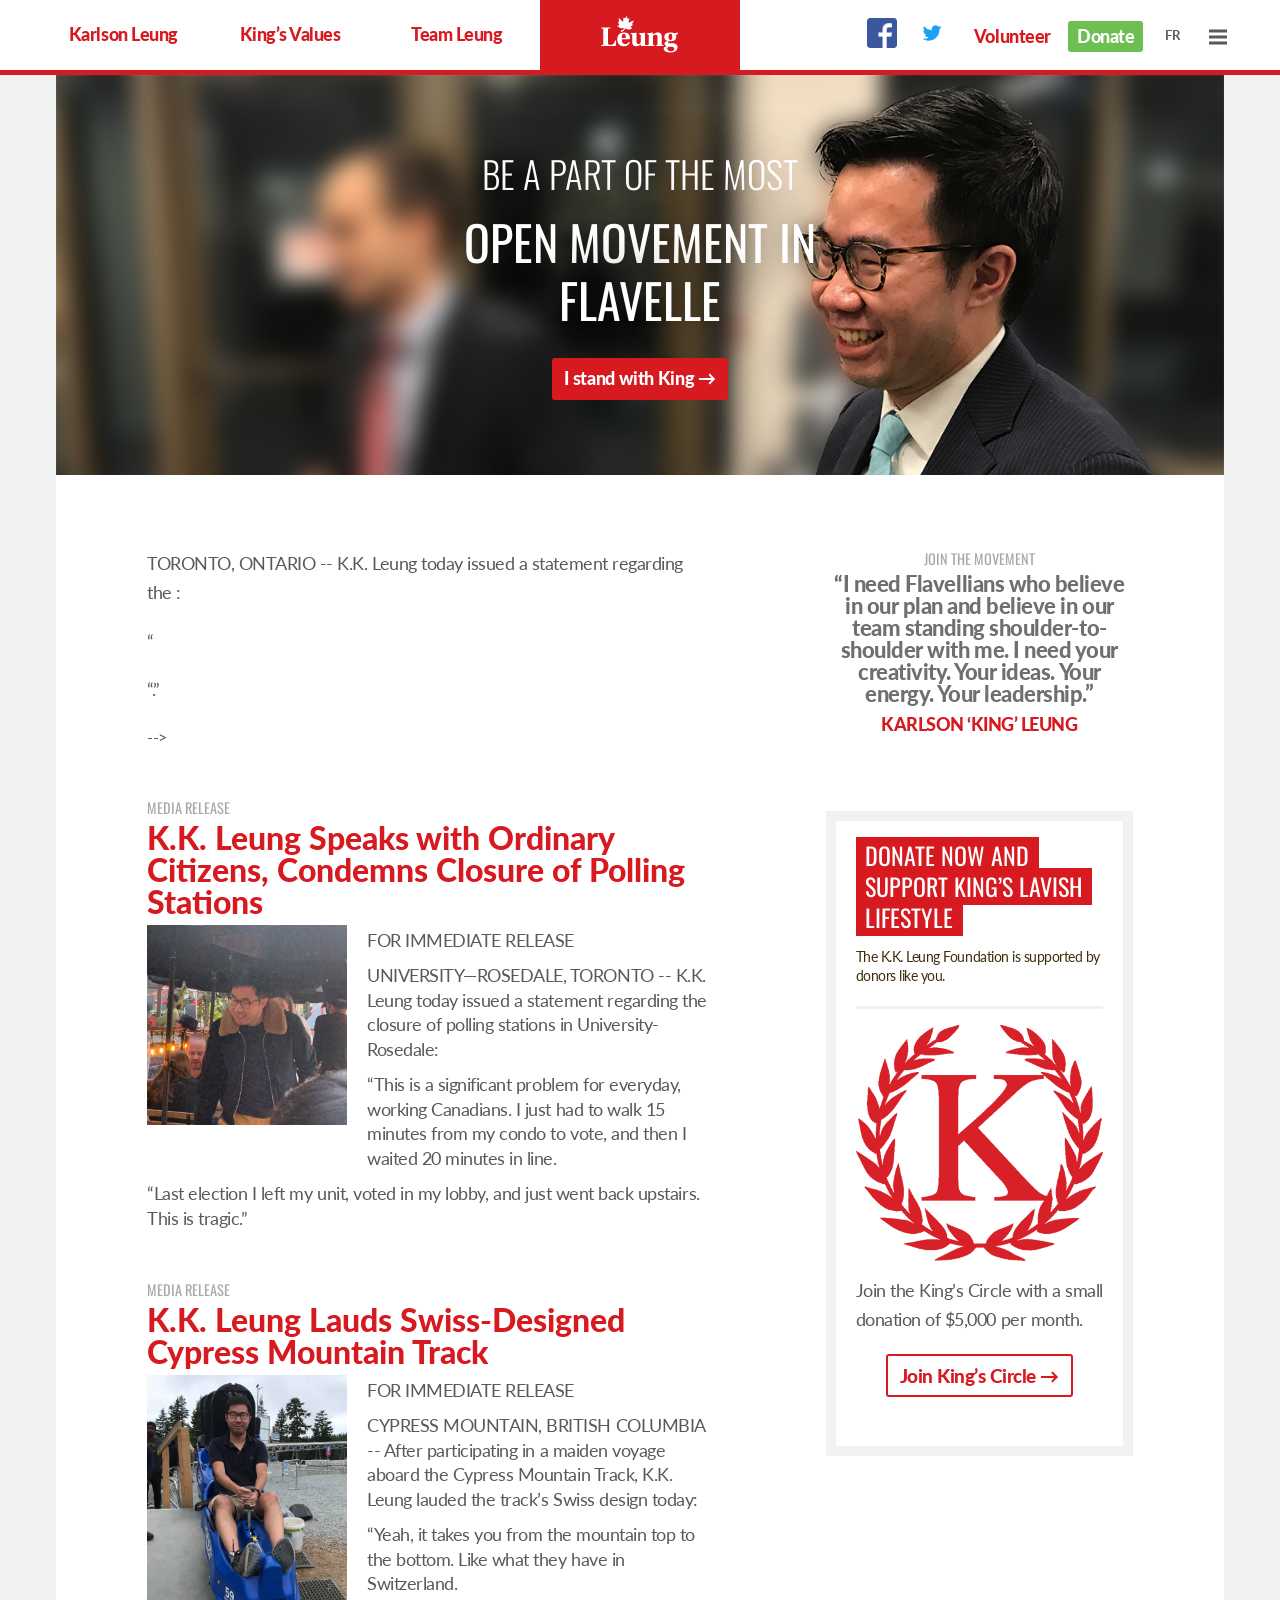
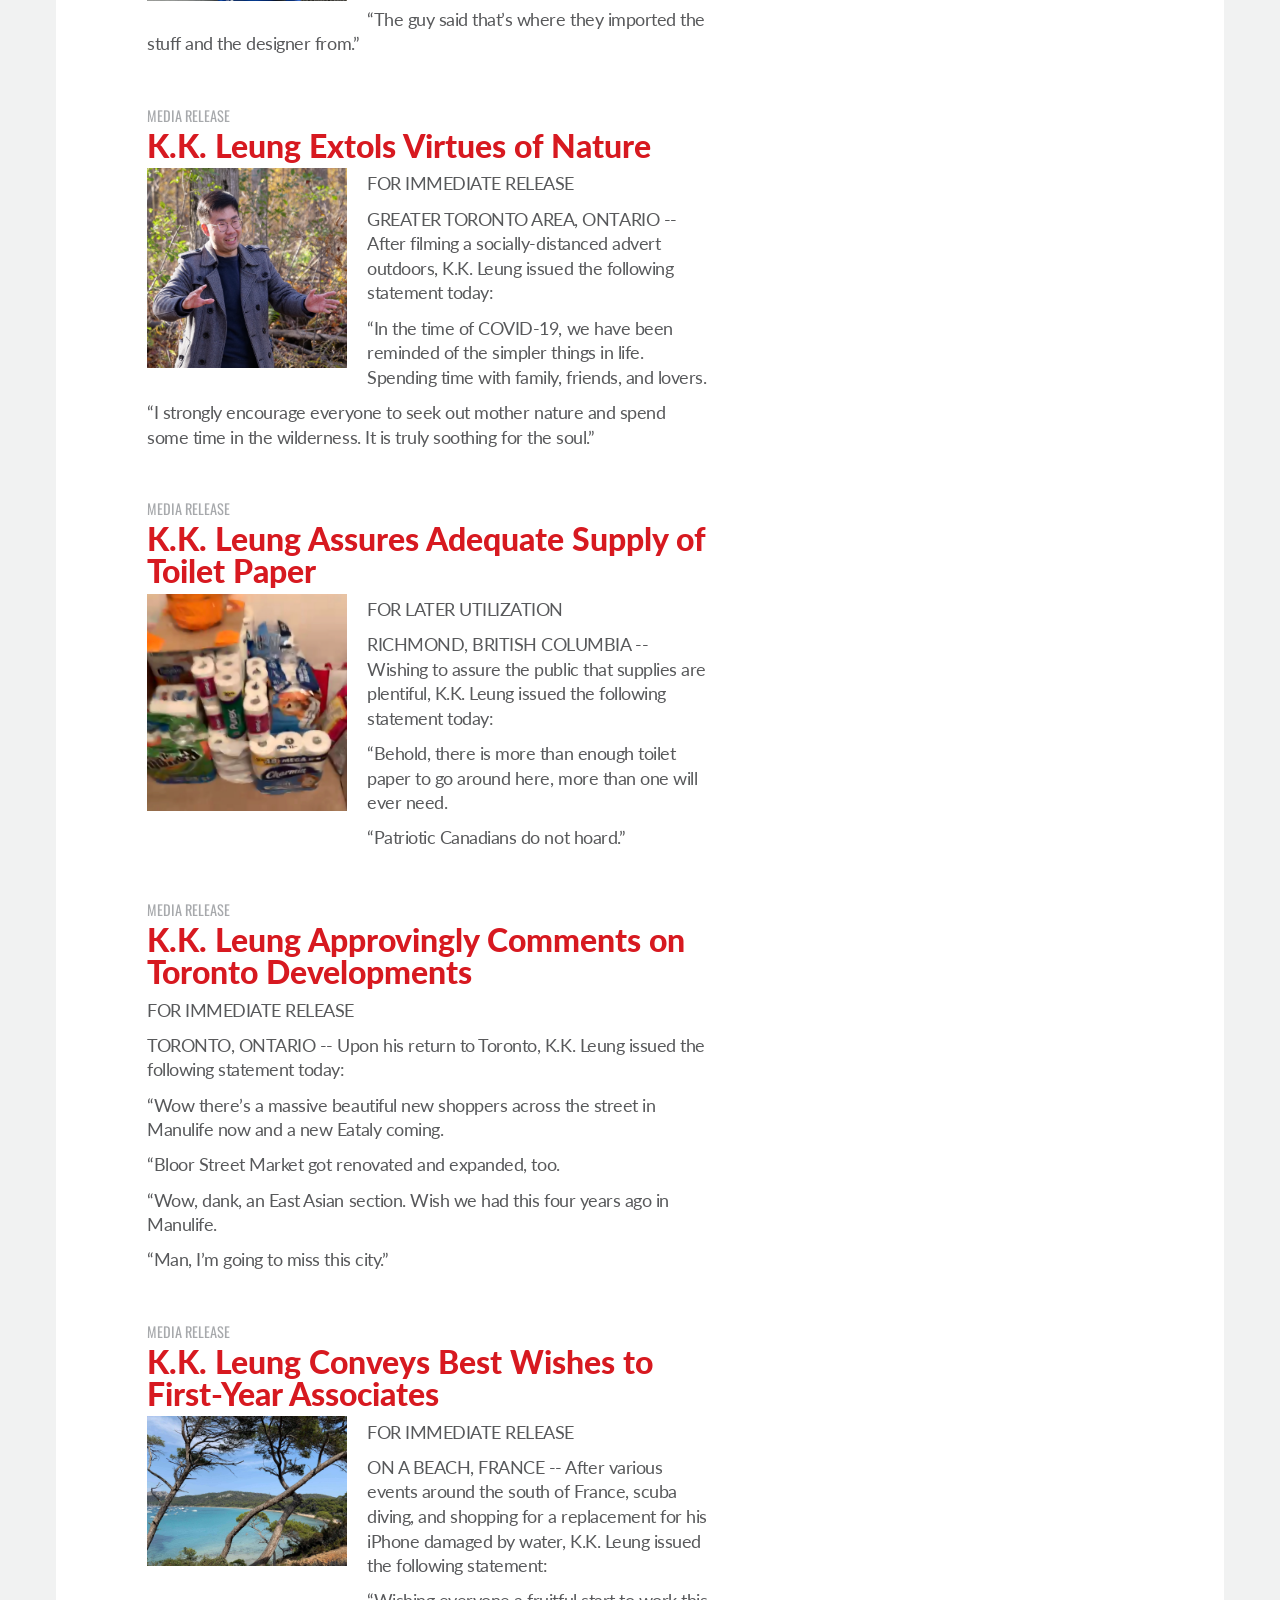
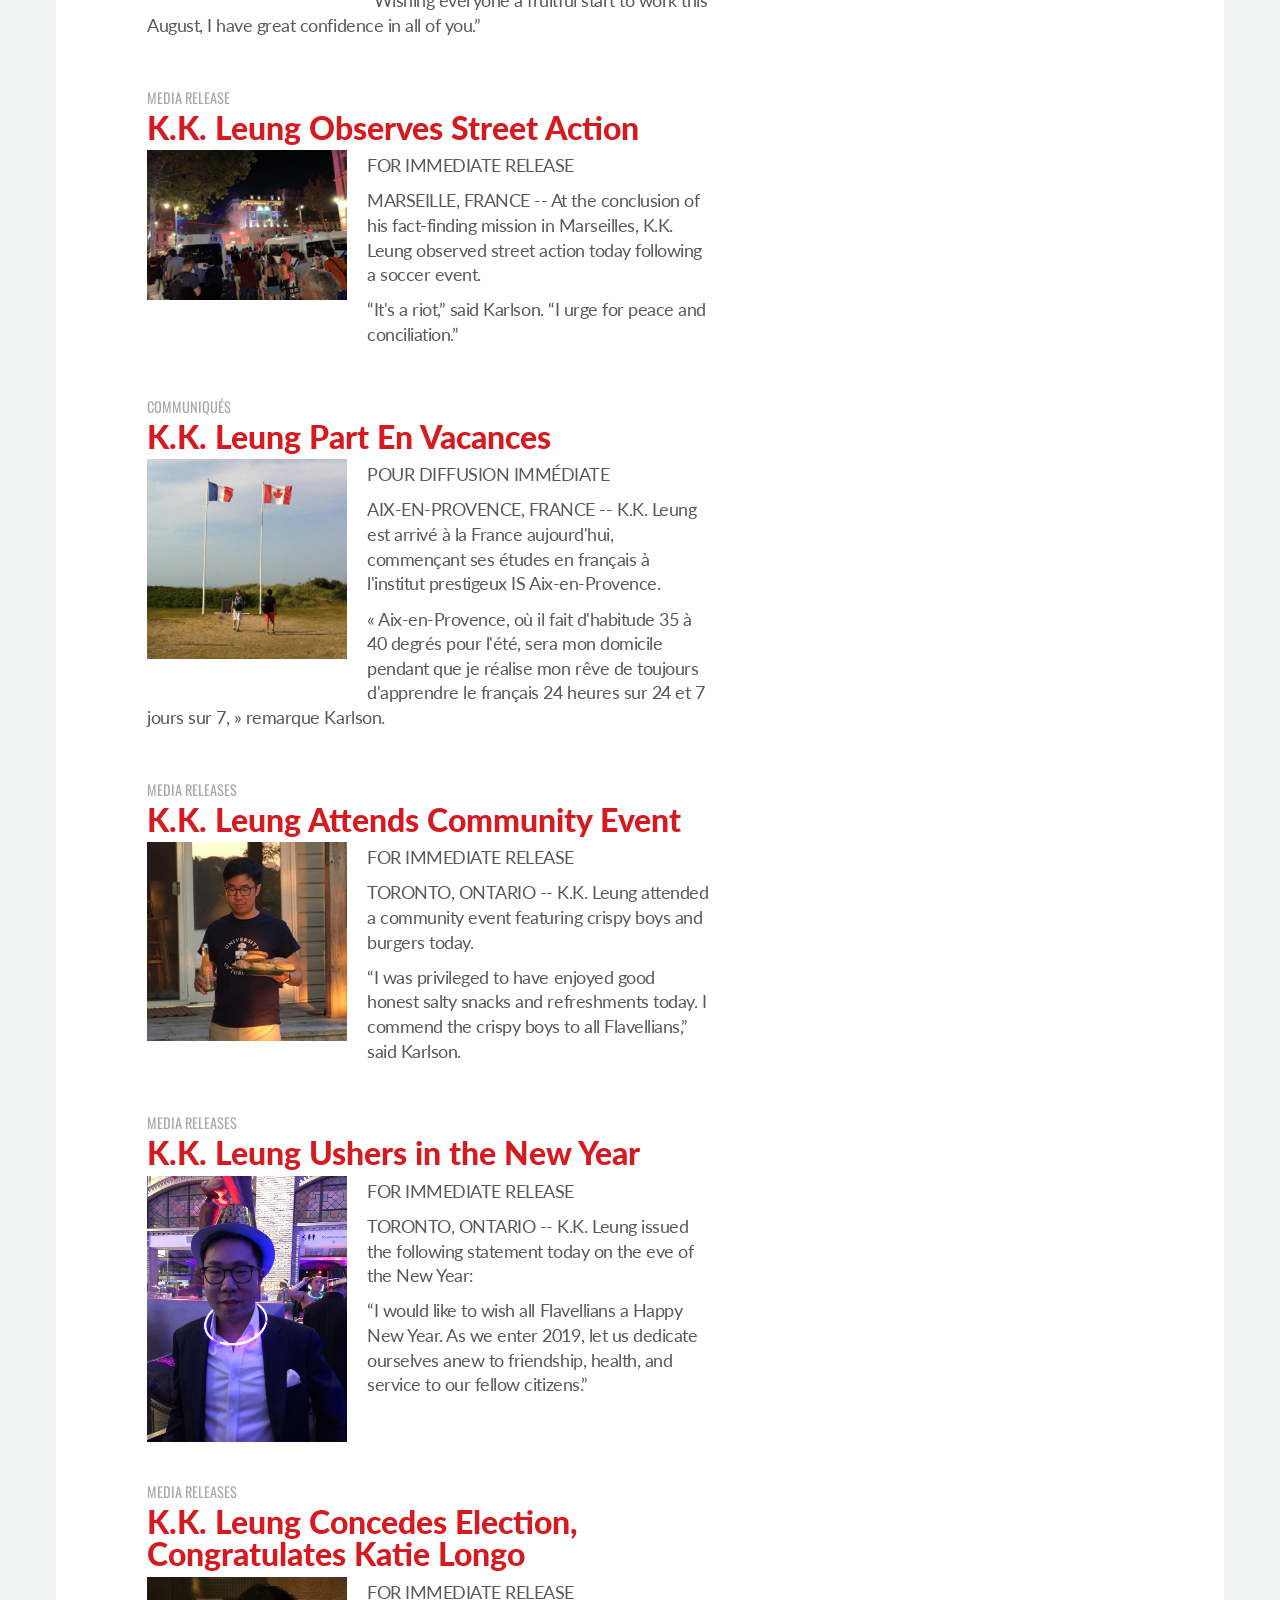
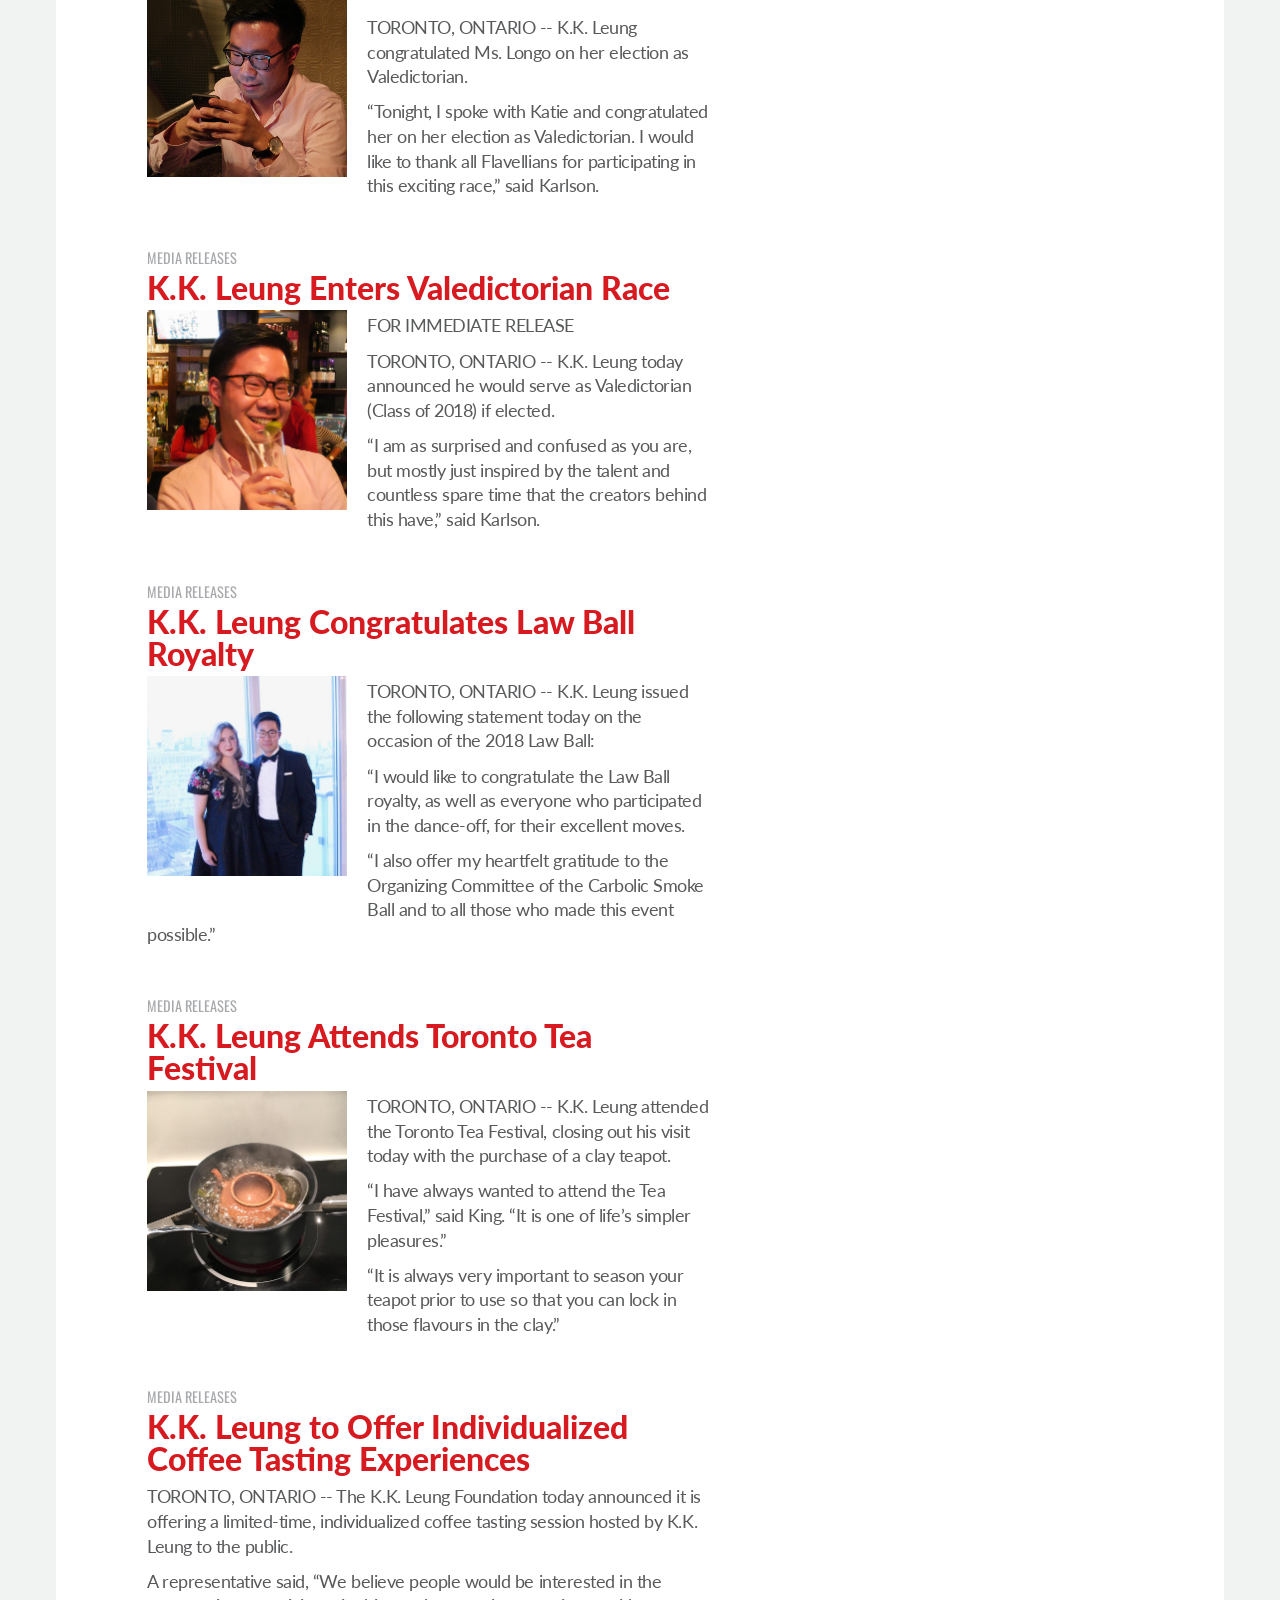
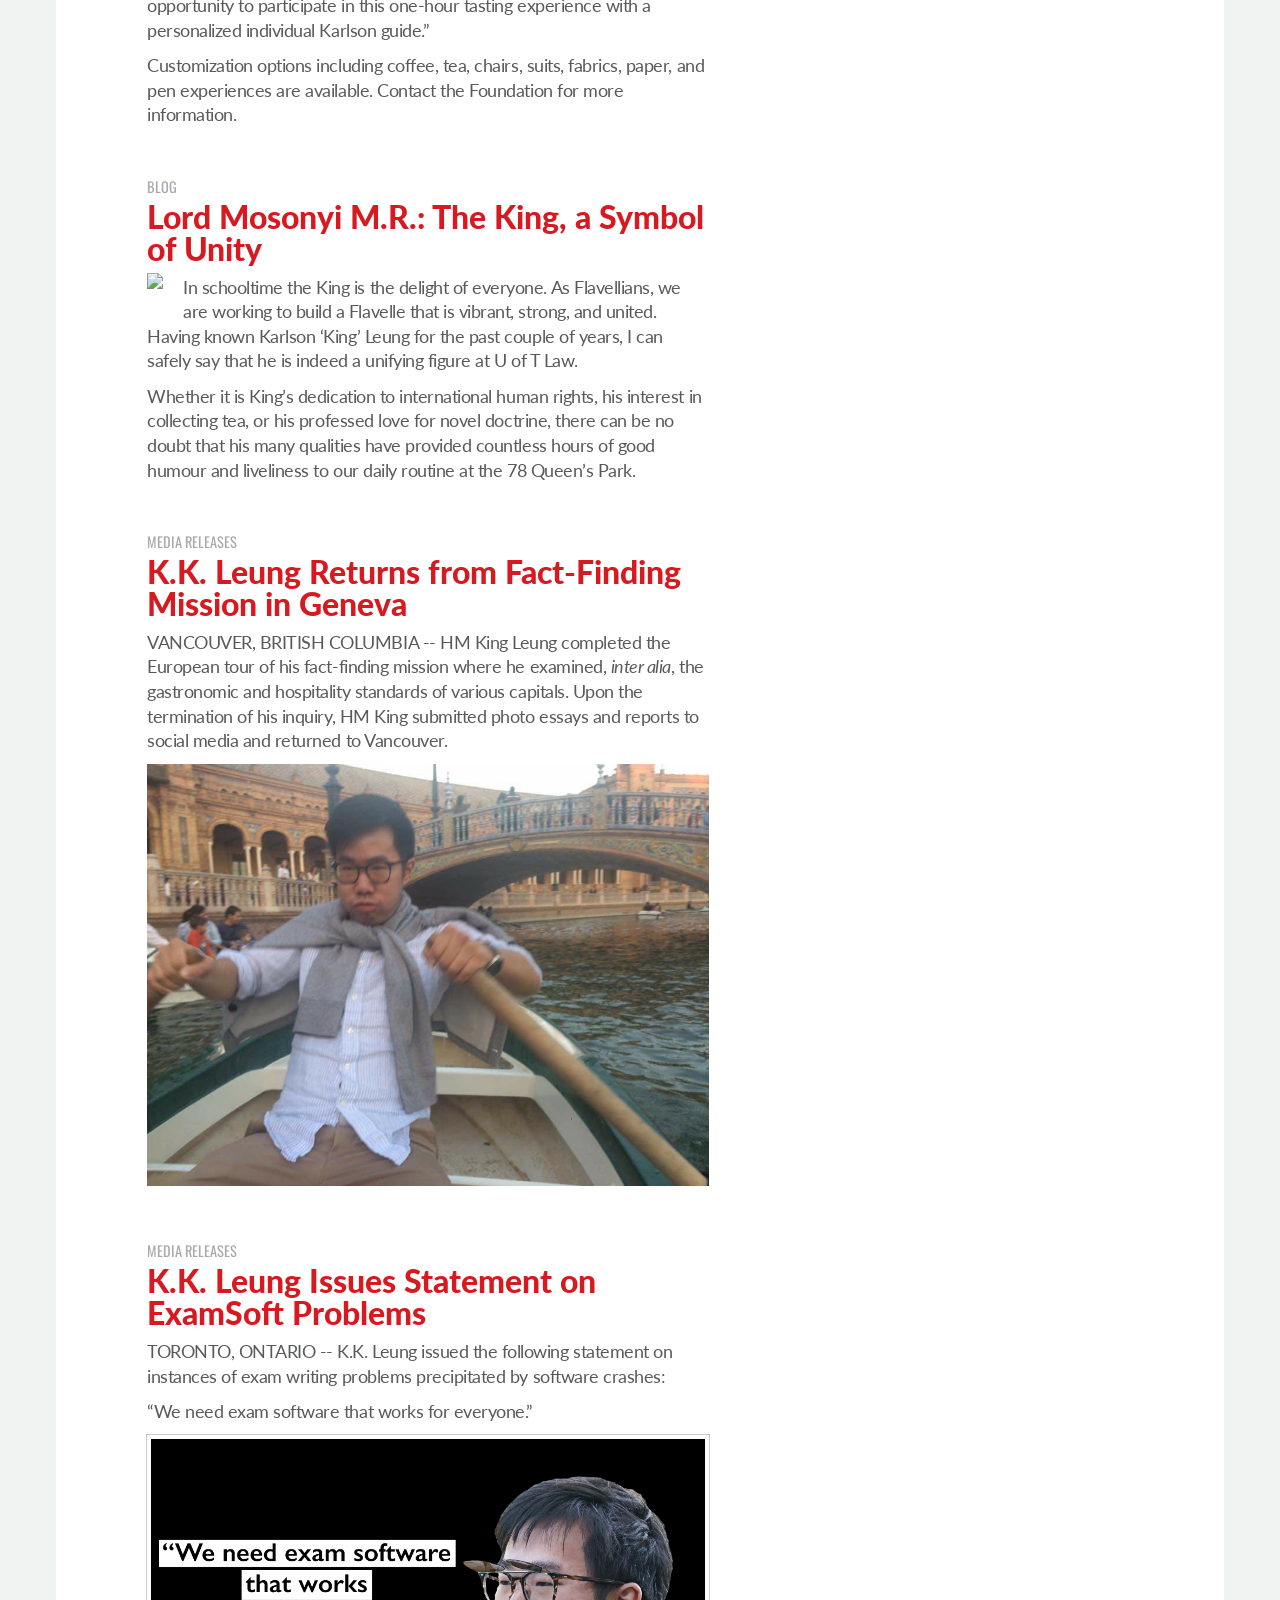
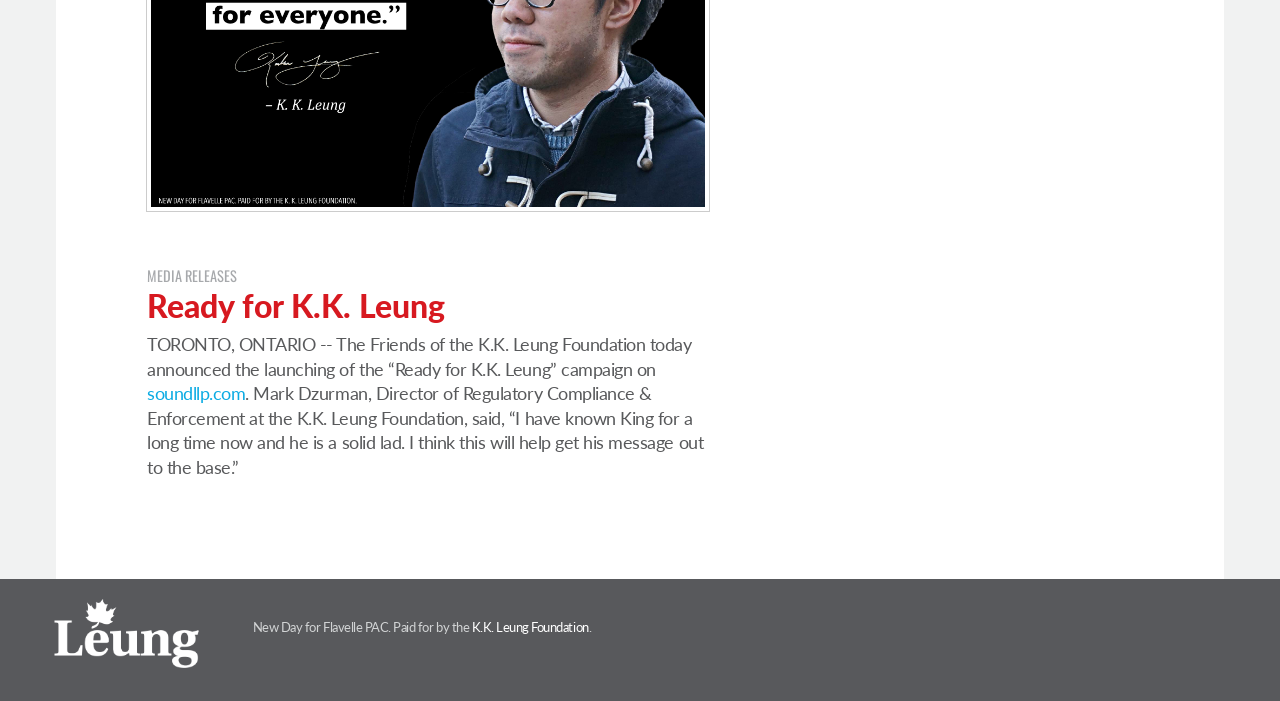
==== index.htm @ 13a5bc29 "Update index.htm" ====
<!DOCTYPE html>
<html lang="en-US">
  <head>
    <meta charset="UTF-8">
    <title>Ready for K.K. Leung</title>
    <meta name="description" content="Meet K.K. Leung—student, wanderer, advocate, and statesman.">
    <meta name="viewport" content="width=device-width, initial-scale=1">
    <meta property="og:image" content="http://kkl.soundllp.com/images/king-og-image.png">
    <meta property="og:image" content="http://kkl.soundllp.com/images/leung-generic-backdrop-red.png">
    <meta name="theme-color" content="#157878">
    <link href='https://fonts.googleapis.com/css?family=Open+Sans:400,700|Lato:400,400italic,300,700,900|Oswald:400,700,300' rel='stylesheet' type='text/css'>
    <link rel="stylesheet" href="/css/style.css">
    <link rel="icon" href="/favicon.ico" type="image/x-icon">
    
    <!-- Global site tag (gtag.js) - Google Analytics -->
    <script async src="https://www.googletagmanager.com/gtag/js?id=UA-57393795-3"></script>
    <script>
      window.dataLayer = window.dataLayer || [];
      function gtag(){dataLayer.push(arguments);}
      gtag('js', new Date());

      gtag('config', 'UA-57393795-3');
    </script>
      
    <script src="https://code.jquery.com/jquery-3.2.1.min.js"></script>
    <script type="text/javascript">
      $(document).ready(function(){
        $(".primary-nav-trigger").click(function() {
          $(".primary-nav").toggleClass("is-visible");
          $(".menu-icon").toggleClass("is-clicked");
          $("body").toggleClass("overflow-hidden");
        });
      });
    </script>
  </head>
  <body>
    <header id="header">
        <div class="row">
            <div class="column left-side">
              <ul class="mobile-hide">
                <a href="/hm-king-leung/"><li><div class="wrapper"><p>Karlson Leung</p></div></li></a>
                <a href="/realval/"><li><div class="wrapper"><p>King&rsquo;s Values</p></div></li></a>
                <a href="/team/"><li><div class="wrapper"><p>Team Leung</p></div></li></a>
              </ul>
              <div class="wrapper mobile-show text-center">
                <a href="/donate/" class="donate">Donate</a>
              </div>
            </div>
            <a href="/" class="home-link">
            	<div class="column middle">
              	  <img src="/images/header-logo-leung.png" title="Leung">
            	</div>
            </a>
            <div class="column right-side">
              <div class="wrapper">
                  <ul class="header-social">
                      <a href="https://www.facebook.com/karlson.leung" target="_blank" class="facebook">
                          <img src="/images/FB-f-Logo__blue_29.png">
                      </a>
                      <a href="https://twitter.com/karlsonleung" target="_blank" class="twitter">
                          <img src="/images/Twitter_Logo_Blue.png">
                      </a>
                  </ul>
                  <a href="/register/" class="volunteer mobile-hide">Volunteer</a>
                  <a href="/donate/" class="donate mobile-hide">Donate</a>
                  <a class="lang-switch" href="/fr/">FR</a>
		          <a class="primary-nav-trigger" href="#">
                      <span class="menu-icon">
                      </span>
                  </a>
              </div>
            </div>
          </div>
    </header>
      <nav class="primary-nav">
          <div class="nav-wrapper">
              <div class="row">
                  <div class="column large-3 medium-6 small-12">
                      <ul>
                          <li>The King</li>
                          <ul>
                              <li>
                                  <a href="/hm-king-leung/">Karlson King-Tao Leung, FRSA</a>
                              </li>
                              <li>
                                  <a href="/realval/">King&rsquo;s Values</a>
                              </li>
                              <li>
                                  <a href="/team/">Team Leung</a>
                              </li>
                          </ul>
                      </ul>
                  </div>
                  <div class="column large-3 medium-6 small-12">
                      <ul>
                          <li>Get Involved</li>
                          <ul>
                              <li>
                                  <a href="/register/">Volunteer</a>
                              </li>
                              <li>
                                  <a href="/donate/">Donate</a>
                              </li>
                              <li>
                                  <a href="https://www.facebook.com/karlson.leung">Facebook</a>
                              </li>
                              <li>
                                  <a href="https://twitter.com/karlsonleung">Twitter</a>
                              </li>
                          </ul>
                      </ul>
                  </div>
              </div>
          </div>
      </nav>
    <div id="home">
      <section class="main-content">
          <div class="row">
            <div class="columns large-12">
                <div class="banner-image">
					<video class="video" mute="true" muted="muted" loop="loop" autoplay="autoplay" playsinline="" data-desk-video="/images/kkl-year-montage.mp4" type="video/mp4" data-mobile-video="/images/kkl-year-montage.mp4" style="position: absolute; width: 100%; object-fit: cover; height: 400px; padding-right: 2em; object-position: 0 40%;"><source src="/images/kkl-year-montage.mp4"></video>
		            <div id="banner-wrapper" style="margin: 0 auto">
                        <h1>Be a part of the most</h1>
                        <h1>Open Movement in Flavelle</h1>
                        <a href="/register/" class="content-button" id="stand-with-king" onclick="ga('send', 'event', 'Button', 'click', 'I stand with King');">I stand with King &rarr;</a>
                        <!--
                        <h1>Faites Partie du Mouvement le</h1>
				    <h1>Plus Ouvert à la Flavelle</h1>
                        <a href="/register/" class="content-button" id="stand-with-king" onclick="ga('send', 'event', 'Button', 'click', 'I stand with King');">Je suis avec le Roi &rarr;</a>
                        -->
                        <!--
                        <h1>Thank you</h1>
                        <h1>For Standing with the King</h1>
                        -->
		            </div>
                </div>
            </div>
          </div>
        <div class="row">
            <div class="columns small-12">
                <div class="main-content-wrapper">
		            <div class="row">
                        <div class="columns small-12 medium-4 push-8">
                            <section class="sidebar-block bromide">
                                <h4>Join the movement</h4>
                                <p>
                                    &ldquo;I need Flavellians who believe in our plan and believe in our team standing shoulder-to-shoulder with me. I need your creativity. Your ideas. Your energy. Your leadership.&rdquo;
                                    <span>KARLSON &lsquo;KING&rsquo; LEUNG</span>
                                </p>
                            </section>
                            <section class="sidebar-block">
                                <div class="donate-block">
                                    <header>
                                        <h2>Donate now and support King&rsquo;s lavish lifestyle</h2>
                                        <p>The K.K. Leung Foundation is supported by donors like you.</p>
                                    </header>
                                    <div>
                                        <a href="/donate/">
                                            <img src="/images/king-seal.png" alt="King's Circle" class="donor-logo">
                                        </a>
                                        <p class="description">
                                            Join the King&rsquo;s Circle with a small donation of $5,000 per month.
                                        </p>
                                        <p class="text-center">
                                            <a class="button" href="/donate/">Join King&rsquo;s Circle &rarr;</a>
                                        </p>
                                    </div>
                                </div>
                            </section>
                        </div>
                        <div class="columns small-12 medium-7 pull-5" style="float: right">
                            <section class="home-news-feed">
                                <!-- <article class="news-item" id="king-polling-stations">
                                    <h4>Media Release</h4>
                                    <h3>K.K. Leung Officiates Wedding</h3>
                                    <div class="media left-media">
                                        <img src="/images/king-officiate-wedding.jpg" style="max-width: 200px">
                                    </div>
                                    <p>
                                        FOR IMMEDIATE RELEASE <!-- November 18, 2021 -->
                                    </p>
                                    <p>
                                        TORONTO, ONTARIO -- K.K. Leung today issued a statement regarding the :
                                    </p>
                                    <p>
                                        &ldquo;
                                    </p>
                                    <p>
                                        &ldquo;.&rdquo;
                                    </p>
                                </article> -->
								<article class="news-item" id="king-polling-stations">
                                    <h4>Media Release</h4>
                                    <h3>K.K. Leung Speaks with Ordinary Citizens, Condemns Closure of Polling Stations</h3>
                                    <div class="media left-media">
                                        <img src="/images/king-leather-jacket.jpg" style="max-width: 200px">
                                    </div>
                                    <p>
                                        FOR IMMEDIATE RELEASE <!-- September 20, 2021 -->
                                    </p>
                                    <p>
                                        UNIVERSITY—ROSEDALE, TORONTO -- K.K. Leung today issued a statement regarding the closure of polling stations in University-Rosedale:
                                    </p>
                                    <p>
                                        &ldquo;This is a significant problem for everyday, working Canadians. I just had to walk 15 minutes from my condo to vote, and then I waited 20 minutes in line.
                                    </p>
                                    <p>
                                        &ldquo;Last election I left my unit, voted in my lobby, and just went back upstairs. This is tragic.&rdquo;
                                    </p>
                                </article>
								<article class="news-item" id="cypress-mountain-track">
                                    <h4>Media Release</h4>
                                    <h3>K.K. Leung Lauds Swiss-Designed Cypress Mountain Track</h3>
                                    <div class="media left-media">
                                        <img src="/images/king-mountain-track.jpg" style="max-width: 200px">
                                    </div>
                                    <p>
                                        FOR IMMEDIATE RELEASE <!-- August 19, 2021 -->
                                    </p>
                                    <p>
                                        CYPRESS MOUNTAIN, BRITISH COLUMBIA -- After participating in a maiden voyage aboard the Cypress Mountain Track, K.K. Leung lauded the track&rsquo;s Swiss design today: 
                                    </p>
                                    <p>
                                        &ldquo;Yeah, it takes you from the mountain top to the bottom. Like what they have in Switzerland.

                                    </p>
									<p>
										&ldquo;The guy said that&rsquo;s where they imported the stuff and the designer from.&rdquo;
									</p>
                                </article>
								<article class="news-item" id="outdoors-advert">
                                    <h4>Media Release</h4>
                                    <h3>K.K. Leung Extols Virtues of Nature</h3>
                                    <div class="media left-media">
                                        <img src="/images/king-advert-outdoors.jpg" style="max-width: 200px">
                                    </div>
                                    <p>
                                        FOR IMMEDIATE RELEASE <!-- December 31, 2020 -->
                                    </p>
                                    <p>
                                        GREATER TORONTO AREA, ONTARIO -- After filming a socially-distanced advert outdoors, K.K. Leung issued the following statement today: 
                                    </p>
                                    <p>
                                        &ldquo;In the time of COVID-19, we have been reminded of the simpler things in life. Spending time with family, friends, and lovers.
                                    </p>
									<p>
										&ldquo;I strongly encourage everyone to seek out mother nature and spend some time in the wilderness. It is truly soothing for the soul.&rdquo;
									</p>
                                </article>
                                <article class="news-item" id="toronto-appraisal">
                                    <h4>Media Release</h4>
                                    <h3>K.K. Leung Assures Adequate Supply of Toilet Paper</h3>
                                    <div class="media left-media">
                                        <img src="/images/toilet-paper-rolls.jpg" style="max-width: 200px">
                                    </div>
                                    <p>
                                        FOR LATER UTILIZATION <!-- April 2, 2020 -->
                                    </p>
                                    <p>
                                        RICHMOND, BRITISH COLUMBIA -- Wishing to assure the public that supplies are plentiful, K.K. Leung issued the following statement today: 
                                    </p>
                                    <p>
                                        &ldquo;Behold, there is more than enough toilet paper to go around here, more than one will ever need.
                                    </p>
									<p>
										&ldquo;Patriotic Canadians do not hoard.&rdquo;
									</p>
                                </article>
                                <article class="news-item" id="toronto-appraisal">
                                    <h4>Media Release</h4>
                                    <h3>K.K. Leung Approvingly Comments on Toronto Developments</h3>
                                  
                                    <p>
                                        FOR IMMEDIATE RELEASE <!-- August 25, 2019 -->
                                    </p>
                                    <p>
                                        TORONTO, ONTARIO -- Upon his return to Toronto, K.K. Leung issued the following statement today: 
                                    </p>
                                    <p>
                                        &ldquo;Wow there’s a massive beautiful new shoppers across the street in Manulife now and a new Eataly coming.
                                    </p>
                                    <p>&ldquo;Bloor Street Market got renovated and expanded, too.</p>
                                    <p>&ldquo;Wow, dank, an East Asian section. Wish we had this four years ago in Manulife.</p>
                                    <p>&ldquo;Man, I’m going to miss this city.&rdquo;</p>
                                </article>
<article class="news-item" id="beach-greeting">
                                    <h4>Media Release</h4>
                                    <h3>K.K. Leung Conveys Best Wishes to First-Year Associates</h3>
                                    <div class="media left-media">
                                        <img src="/images/king-europe-beach.jpg" style="max-width: 200px">
                                    </div>
                                    <p>
                                        FOR IMMEDIATE RELEASE <!-- July 22, 2019 -->
                                    </p>
                                    <p>
                                        ON A BEACH, FRANCE -- After various events around the south of France, scuba diving, and shopping for a replacement for his iPhone damaged by water, K.K. Leung issued the following statement: 
                                    </p>
                                    <p>
                                        &ldquo;Wishing everyone a fruitful start to work this August, I have great confidence in all of you.&rdquo;
                                    </p>
                                </article>
                                <article class="news-item" id="street-action">
                                    <h4>Media Release</h4>
                                    <h3>K.K. Leung Observes Street Action</h3>
                                    <div class="media left-media">
                                        <img src="/images/king-street-riot.jpg" style="max-width: 200px">
                                    </div>
                                    <p>
                                        FOR IMMEDIATE RELEASE <!-- July 14, 2019 -->
                                    </p>
                                    <p>
                                        MARSEILLE, FRANCE -- At the conclusion of his fact-finding mission in Marseilles, K.K. Leung observed street action today following a soccer event. 
                                    </p>
                                    <p>
                                        &ldquo;It's a riot,&rdquo; said Karlson. &ldquo;I urge for peace and conciliation.&rdquo;
                                    </p>
                                </article>
                                <article class="news-item" id="french-decadence">
                                    <h4>Communiqués</h4>
                                    <h3>K.K. Leung Part En Vacances</h3>
                                    <div class="media left-media">
                                        <img src="/images/king-france.jpg" style="max-width: 200px">
                                    </div>
                                    <p>
                                        POUR DIFFUSION IMMÉDIATE
                                    </p>
                                    <p>
                                        AIX-EN-PROVENCE, FRANCE -- K.K. Leung est arrivé à la France aujourd'hui, commençant ses études en français à l'institut prestigeux IS Aix-en-Provence.
                                    </p>
                                    <p>
                                        &laquo; Aix-en-Provence, où il fait d'habitude 35 à 40 degrés pour l'été, sera mon domicile pendant que je réalise mon rêve de toujours d'apprendre le français 24 heures sur 24 et 7 jours sur 7, &raquo; remarque Karlson.
                                    </p>
                                </article>    
                                <article class="news-item">
                                    <h4>Media Releases</h4>
                                    <h3>K.K. Leung Attends Community Event</h3>
                                    <div class="media left-media">
                                        <img src="/images/king-burgers.jpg" style="max-width: 200px">
                                    </div>
                                    <p>
                                        FOR IMMEDIATE RELEASE
                                    </p>
                                    <p>
                                        TORONTO, ONTARIO -- K.K. Leung attended a community event featuring crispy boys and burgers today.
                                    </p>
                                    <p>
                                        &ldquo;I was privileged to have enjoyed good honest salty snacks and refreshments today. I commend the crispy boys to all Flavellians,&rdquo; said Karlson.
                                    </p>
                                </article>                                
								<article class="news-item">
                                    <h4>Media Releases</h4>
                                    <h3>K.K. Leung Ushers in the New Year</h3>
                                    <div class="media left-media">
                                        <img src="/images/king-new-year.jpg" style="max-width: 200px">
                                    </div>
                                    <p>
                                        FOR IMMEDIATE RELEASE
                                    </p>
                                    <p>
                                        TORONTO, ONTARIO -- K.K. Leung issued the following statement today on the eve of the New Year:
                                    </p>
                                    <p>
                                        &ldquo;I would like to wish all Flavellians a Happy New Year. As we enter 2019, let us dedicate ourselves anew to friendship, health, and service to our fellow citizens.&rdquo;
                                    </p>
                                    <p>&nbsp;</p>
                                </article>
                                <!-- <article id="bush-v-gore" class="news-item">
                                    <h4>Media Releases</h4>
                                    <h3>K.K. Leung Raises Concerns About Integrity of Election Results, Urges Calm</h3>
                                    <div class="media left-media">
                                        <img src="/images/king-gown.jpg" style="max-width: 200px">
                                    </div>
                                    <p>
                                        FOR IMMEDIATE RELEASE
                                    </p>
                                    <p>
                                        TORONTO, ONTARIO -- K.K. Leung identified concerns about the online voting mechanism today, raising concerns that the integrity of the election results could have been compromised.
                                    </p>
                                    <p>
                                        &ldquo;We know that there were clear irregularities during voting this year,&rdquo; said Karlson. &ldquo;These raise serious concerns about the reliability of the online system and the results.&rdquo;
                                    </p>
                                    <p>
                                        &ldquo;In order to preserve the people&rsquo;s human right to free and fair elections, my campaign has been in consultations with the Chief Returning Officer.
                                    </p>
                                    <p>
                                        &ldquo;We will appeal this result to the Supreme Court of Flavelle if necessary.
                                    </p>
                                    <p>
                                        &ldquo;At this time I urge calm on the part of all interested parties.&rdquo;
                                    </p>
                                </article> -->
                                <!-- <article class="news-item">
                                    <h4>Media Releases</h4>
                                    <h3>K.K. Leung Accepts Nomination for Valedictorian</h3>
                                    <div class="media left-media">
                                        <img src="/images/king-podium.jpg" style="max-width: 200px">
                                    </div>
                                    <p>
                                        FOR IMMEDIATE RELEASE
                                    </p>
                                    <p>
                                        TORONTO, ONTARIO -- Following the announcement tonight of the Chief Returning Officer, K.K. Leung accepted the nomination for Valedictorian (Class of 2018).
                                    </p>
                                    <p>
                                        &ldquo;I am incredibly humbled by the results of this election,&rdquo; said Karlson. &ldquo;It is an honour and privilege to serve as your Valedictorian.&rdquo;
                                    </p>
                                    <p>
                                        &ldquo;I would also like to recognize and thank all the candidates who put their names forward in this election.&rdquo;
                                    </p>
                                </article> -->
                                <article class="news-item">
                                    <h4>Media Releases</h4>
                                    <h3>K.K. Leung Concedes Election, Congratulates Katie Longo</h3>
                                    <div class="media left-media">
                                        <img src="/images/king-texting.jpg" style="max-width: 200px">
                                    </div>
                                    <p>
                                        FOR IMMEDIATE RELEASE
                                    </p>
                                    <p>
                                        TORONTO, ONTARIO -- K.K. Leung congratulated Ms. Longo on her election as Valedictorian.
                                    </p>
                                    <p>
                                        &ldquo;Tonight, I spoke with Katie and congratulated her on her election as Valedictorian. I would like to thank all Flavellians for participating in this exciting race,&rdquo; said Karlson.
                                    </p>
                                </article>
                                <article class="news-item">
                                    <h4>Media Releases</h4>
                                    <h3>K.K. Leung Enters Valedictorian Race</h3>
                                    <div class="media left-media">
                                        <img src="/images/king-cocktail.jpg" style="max-width: 200px">
                                    </div>
                                    <p>
                                        FOR IMMEDIATE RELEASE
                                    </p>
                                    <p>
                                        TORONTO, ONTARIO -- K.K. Leung today announced he would serve as Valedictorian (Class of 2018) if elected.
                                    </p>
                                    <p>
                                        &ldquo;I am as surprised and confused as you are, but mostly just inspired by the talent and countless spare time that the creators behind this have,&rdquo; said Karlson.
                                    </p>
                                </article>
                                <article class="news-item">
                                    <h4>Media Releases</h4>
                                    <h3>K.K. Leung Congratulates Law Ball Royalty</h3>
                                    <div class="media left-media">
                                        <img src="/images/king-law-ball-2018.jpg" style="max-width: 200px">
                                    </div>
                                    <p>
                                        TORONTO, ONTARIO -- K.K. Leung issued the following statement today on the occasion of the 2018 Law Ball:
                                    </p>
                                    <p>
                                        &ldquo;I would like to congratulate the Law Ball royalty, as well as everyone who participated in the dance-off, for their excellent moves.
                                    </p>
                                    <p>
                                        &ldquo;I also offer my heartfelt gratitude to the Organizing Committee of the Carbolic Smoke Ball and to all those who made this event possible.&rdquo;
                                    </p>
                                </article>
                                <article class="news-item">
                                    <h4>Media Releases</h4>
                                    <h3>K.K. Leung Attends Toronto Tea Festival</h3>
                                    <div class="media left-media">
                                        <img src="/images/king-teapot-seasoning.jpg" style="max-width: 200px">
                                    </div>
                                    <p>
                                        TORONTO, ONTARIO -- K.K. Leung attended the Toronto Tea Festival, closing out his visit today with the purchase of a clay teapot.
                                    </p>
                                    <p>
                                        &ldquo;I have always wanted to attend the Tea Festival,&rdquo; said King. &ldquo;It is one of life&rsquo;s simpler pleasures.&rdquo;
                                    </p>
                                    <p>
                                        &ldquo;It is always very important to season your teapot prior to use so that you can lock in those flavours in the clay.&rdquo;
                                    </p>
                                </article>
                                <article class="news-item">
                                    <h4>Media Releases</h4>
                                    <h3>K.K. Leung to Offer Individualized Coffee Tasting Experiences</h3>
                                    <p>
                                        TORONTO, ONTARIO -- The K.K. Leung Foundation today announced it is offering a limited-time, individualized coffee tasting session hosted by K.K. Leung to the public.
                                    </p>
                                    <p>
                                        A representative said, &ldquo;We believe people would be interested in the opportunity to participate in this one-hour tasting experience with a personalized individual Karlson guide.&rdquo;
                                    </p>
                                    <p>
                                        Customization options including coffee, tea, chairs, suits, fabrics, paper, and pen experiences are available. Contact the Foundation for more information.
                                    </p>
                                </article>
                                <article class="news-item">
                                    <h4>Blog</h4>
                                    <h3>Lord Mosonyi M.R.: The King, a Symbol of Unity</h3>
                                    <div class="media left-media">
                                        <img src="http://draftmatt.soundllp.com/images/lord-mosonyi-mr.png" style="max-width: 150px">
                                    </div>
                                    <p>
                                        In schooltime the King is the delight of everyone. As Flavellians, we are working to build a Flavelle that is vibrant, strong, and united. Having known Karlson &lsquo;King&rsquo; Leung for the past couple of years, I can safely say that he is indeed a unifying figure at U of T Law.
                                    </p>
                                    <p>
                                        Whether it is King&rsquo;s dedication to international human rights, his interest in collecting tea, or his professed love for novel doctrine, there can be no doubt that his many qualities have provided countless hours of good humour and liveliness to our daily routine at the 78 Queen&rsquo;s Park.
                                    </p>
                                </article>
                                <article class="news-item">
                                    <h4>Media Releases</h4>
                                    <h3>K.K. Leung Returns from Fact-Finding Mission in Geneva</h3>
                                    <p>
                                        VANCOUVER, BRITISH COLUMBIA -- HM King Leung completed the European tour of his fact-finding mission where he examined, <em>inter alia</em>, the gastronomic and hospitality standards of various capitals. Upon the termination of his inquiry, HM King submitted photo essays and reports to social media and returned to Vancouver.
                                    </p>
                                    <p>
                                        <img src="/images/king-rowing-boat.jpg">
                                    </p>
                                </article>
                                <article class="news-item">
                                    <h4>Media Releases</h4>
                                    <h3>K.K. Leung Issues Statement on ExamSoft Problems</h3>
                                    <p>
                                        TORONTO, ONTARIO -- K.K. Leung issued the following statement on instances of exam writing problems precipitated by software crashes:
                                    </p>
                                    <p>
                                        &ldquo;We need exam software that works for everyone.&rdquo;
                                    </p>
                                    <p>
                                        <img src="/images/kkl-ad-4.jpg" class="framed">
                                    </p>
                                <article class="news-item">
                                    <h4>Media Releases</h4>
                                    <h3>Ready for K.K. Leung</h3>
                                    <p>TORONTO, ONTARIO -- The Friends of the K.K. Leung Foundation today announced the launching of the &ldquo;Ready for K.K. Leung&rdquo; campaign on <a href="http://www.soundllp.com/">soundllp.com</a>. Mark Dzurman, Director of Regulatory Compliance &amp; Enforcement at the K.K. Leung Foundation, said, &ldquo;I have known King for a long time now and he is a solid lad. I think this will help get his message out to the base.&rdquo;</p>
                                </article>
                            </section>
                        </div>
                    </div>
                </div>
            </div>
        </div>
      </section>
    </div>
    <footer>
    <div class="full-height-filler"></div>
    <div id="new-day-for-flavelle">
        <div class="row">
            <div class="medium-2 column text-left small-only-text-center"><a href="/index.htm"><img class="logo" src="/images/medium-leung.png" alt="Leung"></a></div>
            <div class="medium-8 column" style="padding-top:20px;">New Day for Flavelle PAC. Paid for by the <a href="http://draftmatt.soundllp.com/charitynav/index.htm">K.K. Leung Foundation</a>.</div>
        </div>
    </div>
    </footer>
  </body>
</html>
---- css/style.css ----
#not-yet-overlay-box {
    position: fixed;
    width: 500px;
    height: 200px;
    top: 50%;
    left: 50%;
    margin-top: -100px;
    margin-left: -250px;
    padding: 50px;
    text-align: center;
    z-index: 10001;
    background-color: rgba(255,255,255,0.5);
    border-radius: 4px;
    box-shadow: 2px 5px 60px -5px rgba(0, 0, 0, 0.5);
}

#not-yet-overlay {
    /* background-color: rgba(255,255,255,0.5); */
    position: fixed;
    width: 100%;
    height: 100%;
    top: 0;
    z-index: 10000;
}

body {
    /* background: white; */
    background: #f1f2f2;
    color: #58595b;
    padding: 75px 0 0 0;
    margin: 0;
    font-family: Lato,"Helvetica Neue","Helvetica",Helvetica,Arial,sans-serif;
    font-weight: normal;
    font-style: normal;
    line-height: 150%;
    position: relative;
    cursor: default;
    letter-spacing: -0.03em;
}

.not-yet {
    opacity: 0.5;
    filter: blur(20px);
    -webkit-filter: blur(20px);
    -moz-filter: blur(20px);
    -o-filter: blur(20px);
    -ms-filter: blur(20px);
}

body.overflow-hidden {
    overflow: hidden;
}

body.meet-king {
    background: #ffffff;
}

*, *:before, *:after {
    -webkit-box-sizing: border-box;
    -moz-box-sizing: border-box;
    /* box-sizing: border-box; */
}

a {
    color: #0babe3;
    text-decoration: none;
    line-height: inherit;
}

a:hover, a:focus {
    color: #d71920;
}

div, dl, dt, dd, ul, ol, li, h1, h2, h3, h4, h5, h6, pre, form, p, blockquote, th, td {
    margin: 0;
    padding: 0;
}

ul, ol, dl {
    font-size: 1.1rem;
    line-height: 1.8rem;
    margin-bottom: 1.25rem;
    list-style-position: outside;
    font-family: Lato,sans-serif;
}

h1, h2, h3, h4, h5, h6 {
    font-family: Oswald,"Helvetica Neue","Helvetica",Helvetica,Arial,sans-serif;
    font-weight: 400;
    text-transform: uppercase;
    font-style: normal;
    color: #d71920;
    text-rendering: optimizeLegibility;
    margin-top: 0.2rem;
    margin-bottom: 1rem;
    line-height: 1.2;
    letter-spacing: 0;
}

p {
    font-family: inherit;
    font-weight: normal;
    font-size: 1.1rem;
    line-height: 1.8rem;
    margin-bottom: 1.25rem;
    text-rendering: optimizeLegibility;
}

img {
    max-width: 100%;
    height: auto;
}

blockquote {
    margin: 1.5em 0;
    padding: 1em 0;
}

/* screen size-dependent general elements */
@media only screen and (min-width: 40.063em) {
    h1, h2, h3, h4, h5, h6 {
        line-height: 1.2;
    }
    
    h1 {
        font-size: 2.3125rem;
    }
}

@media only screen and (max-width: 40.063em) {
    h3 {
        font-size: 1.4375rem;
    }

    p {
        font-size: 1rem;
        line-height: 1.4em;
    }
}

input[type="text"], input[type="password"], input[type="date"], input[type="datetime"], input[type="datetime-local"], input[type="month"], input[type="week"], input[type="email"], input[type="number"], input[type="search"], input[type="tel"], input[type="time"], input[type="url"], textarea {
    -webkit-appearance: none;
    -webkit-border-radius: 0px;
    background-color: rgba(255,255,255,.25);
    font-family: inherit;
    border: 2px solid rgba(0,0,0,0.2);
    color: rgba(0, 0, 0, 0.75);
    display: block;
    font-size: 0.875rem;
    margin: 0 0 0.875rem 0;
    padding: 0.5rem;
    height: 2.3125rem;
    width: 100%;
    -webkit-box-sizing: border-box;
    -moz-box-sizing: border-box;
    box-sizing: border-box;
    transition: box-shadow 0.45s, border-color 0.45s ease-in-out;
}

.button, button {
    padding: 0.4em 0.6em;
    border: none;
    line-height: 1.2em;
    font-family: 'Lato';
    font-size: 1rem;
    display: inline-block;
    overflow: hidden;
    width: auto;
    color: #fff;
    background-color: #d71920;
    background-repeat: no-repeat;
    background-size: contain;
    background-position: -40px 0px;
    text-decoration: none;
    border-bottom: none;
    border-radius: 3px;
    cursor: pointer;
}

.button:hover, ul.share-buttons a:hover {
    background: #b11116;
}

#header {
    height: 75px;
    background: #fff;
    background-size: cover;
    border-bottom: 5px solid #d71920;
    position: absolute;
    top: 0;
    left: 0;
    width: 100%;
    z-index: 9999;
}

#header .row {
    height: 70px;
}

.row {
    width: 100%;
    margin-left: auto;
    margin-right: auto;
    margin-top: 0;
    margin-bottom: 0;
    max-width: 75em;
}

.row:after {
    clear: both;
}

.row:before, .row:after {
    content: " ";
    display: table;
}

#header ul {
    margin: 0;
}

.header-social {
    list-style: none;
    vertical-align: middle;
    display: inline-block;
    position: relative;
    top: -2px;
    margin-right: 0.5em!important;
}

.header-social .facebook, .header-social .twitter {
    /* background-color: #a7a9ac; */
}

.header-social img {
    width: 30px;
    height: 30px;
}

@media only screen and (max-width: 940px) {
    .header-social {
        display: none;
    }
}

#header .left-side {
    padding-left: 0;
    padding-right: 0;
    position: relative;
    width: 41.6667%;
}

#header .left-side ul li {
    width: 33.33%;
    list-style: none;
    float: left;
}

#header .left-side ul li .wrapper p {
    margin: 0;
    font-size: 1em;
    line-height: 1.2em;
    font-weight: 900;
    text-align: center;
}

#header .left-side a:hover>li {
    background-color:rgba(0,0,0,0.05)
}

#header .right-side {
    text-align: right;
    padding-right: 90px;
    padding-left: 0;
    position: relative;
    width: 41.6667%;
    padding-top: 4px;
}

@media only screen and (max-width: 730px) {
    #header .left-side, #header .right-side {
        width: 38%;
    }
}

@media only screen and (max-width: 500px) {
    #header .left-side, #header .right-side {
        width: 35%;
    }
}

#header .wrapper {
    height: 70px;
    width: 600px;
    display: table-cell;
    vertical-align: middle;
}

@media only screen and (max-width: 730px) {
    .mobile-hide {
        display: none;
    }
}

@media only screen and (min-width: 730px) {
    .mobile-show {
      display: none!important;
    }
}

.text-center {
    text-align: center !important;
}

#header a {
    border-bottom: none;
    color: #d71920;
}

#header .left-side ul li {
    width: 33.33%;
    list-style: none;
    float: left;
}

#header .right-side a {
    margin: 0 0.4em;
    font-weight: 900;
    font-size: 1.1em;
}

#header .home-link div {
    background-color: #d71920;
}

#header .home-link:hover div {
    background-color: #b11116;
}

#header a.volunteer:hover {
    color: #b11116;
}

#header a.donate {
    background-color: #6ebf52;
    color: #fff;
    padding: 0.3em 0.5em;
    border-radius: 3px;
    font-size: 1.1em;
    font-weight: 900;
}

#header a.donate:hover {
    background-color: #b11116;
}

#header a.lang-switch {
    color: #58595c;
    font-size: 0.8em;
    font-weight: 700;
    text-transform: uppercase;
    position: absolute;
    right: 45px;
    top: 0;
    height: 100%;
    width: 45px;
    margin: 0;
    padding-top: 23px;
    text-align: center;
}

#header a.lang-switch:hover {
    color: #a7a9ac;
}

#header .middle {
    height: 100%;
    text-align: center;
    padding: 1em 1em 0;
    position: relative;
    width: 16.6667%;
}

@media only screen and (max-width: 730px) {
    #header .middle {
        width: 22%;
    }
}

@media only screen and (max-width: 500px) {
    #header .middle {
        width: 28%;
    }
}

/* navigation */
.primary-nav {
    position: fixed;
    left: 0;
    top: 0;
    height: 100%;
    width: 100%;
    padding-top: 75px;
    background-color: rgba(255,255,255,0.95);
    z-index: 999;
    -webkit-overflow-scrolling: touch;
    -webkit-transform: translateY(-100%);
    -moz-transform: translateY(-100%);
    -ms-transform: translateY(-100%);
    -o-transform: translateY(-100%);
    transform: translateY(-100%);
    -webkit-transition-property: -webkit-transform;
    -moz-transition-property: -moz-transform;
    transition-property: transform;
    -webkit-transition-duration: 0.4s;
    -moz-transition-duration: 0.4s;
    transition-duration: 0.4s;
    overflow: scroll;
}

.primary-nav.is-visible {
    -webkit-transform: translateY(0);
    -moz-transform: translateY(0);
    -ms-transform: translateY(0);
    -o-transform: translateY(0);
    /* transform: translateY(0); */
}

.primary-nav ul {
    list-style: none;
    margin-left: 0;
    margin-bottom: 2em;
}

.primary-nav ul li {
    font-family: Oswald;
    text-transform: uppercase;
    color: #a7a9ac;
    font-size: 0.8em;
    line-height: 1.1em;
    margin-bottom: 1em;
}

.primary-nav ul ul li {
    font-family: Lato;
    margin-bottom: 0.6em;
    text-transform: none;
    font-size: 1.3em;
    font-weight: 900;
    letter-spacing: -0.03em;
}

.primary-nav ul ul li a {
    color: #d71920;
    border: none;
}

.primary-nav ul ul li a:hover {
    color: #4b5766;
    margin-left: 0.2em;
}

.nav-wrapper {
    width: 100vw;
    height: 70vh;
    padding: 5rem 0;
}

/* nav button */
.primary-nav-trigger {
    position: absolute;
    right: 0;
    top: 0;
    height: 100%;
    width: 45px;
    margin: 0!important;
}

.primary-nav-trigger .menu-icon.is-clicked {
    background-color: rgba(255, 255, 255, 0);
}

.primary-nav-trigger .menu-icon {
    display: inline-block;
    position: absolute;
    left: 50%;
    top: 50%;
    bottom: auto;
    right: auto;
    cursor: pointer;
    -webkit-transform: translateX(-50%) translateY(-50%);
    -moz-transform: translateX(-50%) translateY(-50%);
    -ms-transform: translateX(-50%) translateY(-50%);
    -o-transform: translateX(-50%) translateY(-50%);
    transform: translateX(-50%) translateY(-50%);
    width: 18px;
    height: 3px;
    background-color: #58595c;
    -webkit-transition: background-color 0.3s;
    -moz-transition: background-color 0.3s;
    transition: background-color 0.3s;
}

.primary-nav-trigger .menu-icon::before, .primary-nav-trigger .menu-icon:after {
    content: '';
    width: 100%;
    height: 100%;
    position: absolute;
    background-color: #58595c;
    right: 0;
    -webkit-transition: -webkit-transform .3s, top .3s, background-color 0s;
    -moz-transition: -moz-transform .3s, top .3s, background-color 0s;
    transition: transform .3s, top .3s, background-color 0s;
}

.primary-nav-trigger .menu-icon::before {
    top: -6px;
}

.primary-nav-trigger .menu-icon::after {
    top: 6px;
}

.primary-nav-trigger .menu-icon.is-clicked::before, .primary-nav-trigger .menu-icon.is-clicked::after {
    background-color: #d71920;
}

.primary-nav-trigger .menu-icon.is-clicked::before {
    top: 0;
    -webkit-transform: rotate(135deg);
    -moz-transform: rotate(135deg);
    -ms-transform: rotate(135deg);
    -o-transform: rotate(135deg);
    transform: rotate(135deg);
}

.primary-nav-trigger .menu-icon.is-clicked::after {
    top: 0;
    -webkit-transform: rotate(225deg);
    -moz-transform: rotate(225deg);
    -ms-transform: rotate(225deg);
    -o-transform: rotate(225deg);
    transform: rotate(225deg);
}

/* columns */
.column, .columns {
    position: relative;
    padding-left: 0.9375em;
    padding-right: 0.9375em;
    float: left;
}

.column, .columns {
    padding-left: 0.9375em;
    padding-right: 0.9375em;
    width: 100%;
    float: left;
}

.column.small-centered, .columns.small-centered {
    margin-left: auto;
    margin-right: auto;
    float: none;
}

@media only screen and (min-width: 40.063em) {
    .column, .columns {
        position: relative;
        padding-left: 0.9375em;
        padding-right: 0.9375em;
        float: left;
    }
    
    .medium-4 {
        width: 33.33333%;
    }
    
    .medium-5 {
       width: 41.66667%;
    }
    
    .medium-6 {
        width: 50%;
    }
    
    .medium-7 {
        width: 58.33333%;
    }
    
    .pull-5 {
       position: relative;
        right: 41.66667%;
        left: auto;
    }

    .push-8 {
        position: relative;
        left: 66.66667%;
        right: auto;
    }
}

@media only screen and (min-width: 64.063em) {
    .column, .columns {
        position: relative;
        padding-left: 1em;
        padding-right: 1em;
        float: left;
    }
      
    .large-3 {
        width: 25%;
    }
    
    .pull-5 {
        position: relative;
        right: 41.66667%;
        left: auto;
    }
    
    .push-8 {
        position: relative;
        left: 66.66667%;
        right: auto;
    }
}

.main-content-wrapper {
    background: white;
    padding: 0 75px 3em;
}

@media only screen and (max-width: 50.063em) {
    .main-content-wrapper {
        padding: 0 20px 2em;
    }
}

.content-wrapper {
    background-color: #fff;
    padding: 2em 1em 4em;
}

/* banner */
.banner-image {
    min-height: 400px;
    background-image: url('/images/king-hero.jpg');
    background-position: top right;
    background-size: cover;
}

@media only screen and (max-width: 500px) {
    .banner-image {
        /* background-position-x: 40em; */
    }
}

#banner-wrapper {
    /* background-color: #ffffff; */
    padding: 22px;
    /* margin: 25px auto 0 auto; */
    /* border-radius: 4px; */
    position: relative;
    top: 3em;
    /* box-shadow: 2px 5px 60px 0px rgba(0, 0, 0, 1); */
    max-width: 529px;
    text-align: center;
}

@media only screen and (max-width: 500px) {
    #banner-wrapper {
        top: 5em;
    }
}

/* Open Movement in Flavelle */
#banner-wrapper h1 {
    text-transform: uppercase;
    font-family: oswald;
    font-size: 3rem;
    line-height: 1.2;
    cursor: default;
    letter-spacing: 0;
    color: #ffffff;
    text-align: center;
    padding: 0.2em;
    /* margin: 0 0 0.5em; */
    margin: 0;
    font-weight: 400;
    text-shadow: 2px 5px 60px rgba(0, 0, 0, 1);
}

/* Be a part of the most... */
#banner-wrapper h1:first-of-type {
    font-weight: 300;
    font-size: 2.3rem;
}

@media only screen and (max-width: 500px) {
    #banner-wrapper h1 {
        font-size: 2.5rem;
    }
    
    #banner-wrapper h1:first-of-type {
        font-size: 1.8rem;
    }
}

#stand-with-king {
    margin: 1.25rem;
}

.content-button {
    margin: 0;
    font-size: 1.1rem;
    font-weight: 900;
    font-family: Lato;
    background: #d71920;
    color: #fff !important;
    border: 2px solid #d71920 !important;
    letter-spacing: -0.02em;
    padding: 0.4em 0.6em;
    border-radius: 3px;
    border-color: #fff;
    display: inline-block;
}

.content-button:hover {
    background: none;
    border: 2px solid #d71920 !important;
    text-shadow: 0px 0px;
}

/* news feed */
.home-news-feed {
    margin-top: 75px;
}

.home-news-feed .news-item {
    margin-top: 50px;
    margin-bottom: 50px;
}

.news-item h3 {
    font-size: 2em;
    font-family: Lato;
    text-transform: none;
    font-weight: 900!important;
    color: #d71920;
    line-height: 1.0em;
    margin-bottom: 0.2em;
}

.news-item p {
    font-size: 1.1em;
    line-height: 1.4em;
    margin: 0.6em 0 0.1em;
}

.news-item .text-link {
    color: #0babe3;
    font-size: 0.8em;
    text-transform: uppercase;
    border: none;
}

/* sidebar */
.sidebar-block {
    margin-top: 75px;
    text-align: center;
}

.news-item h4, .sidebar-block h4 {
    font-family: Oswald;
    text-transform: uppercase;
    color: #a7a9ac;
    font-size: 0.9em;
    letter-spacing: 0;
    margin-bottom: 0.4em;
}

.bromide p {
    font-size: 22px;
    line-height: 1em;
    font-weight: 900;
    color: #6F6F6F;
}

.bromide p span {
    color: #d71920;
    display: block;
    padding-top: 0.5em;
    font-size: 0.8em;
    text-transform: uppercase;
}

/* sidebar donate */
.donate-block {
    border: 10px solid #f1f2f2;
    text-align: left;
    padding: 1.25em;
}

.donate-block header {
    margin-bottom: 1em;
    border-bottom: 3px solid #f1f1f1;
}

.donate-block header h2 {
    margin-bottom: 0.5rem;
    font-weight: 400 !important;
    background: #d71920;
    display: inline;
    color: #fff;
    padding: 0 0.4em 0.05em;
    box-decoration-break: clone;
    -webkit-box-decoration-break: clone;
}

.donate-block header p {
    font-size: 0.9em;
    line-height: 1.3;
    background: #f1f1f1;
    display: inline;
    color: #3f2e0a;
    padding: 0 0.4em 0.05em;
    box-decoration-break: clone;
    -webkit-box-decoration-break: clone;
    background: none;
    display: block;
    padding: 0;
    margin-top: 1em;
}

.donate-block .button {
    margin-bottom: 0;
    font-weight: 900;
    font-size: 1.2rem;
    border: 2px solid #d71920;
    background: none;
    color: #d71920;
}

.donate-block .button:hover {
    background: #d71920;
    border: 2px solid #d71920;
    color: #fff;
}

.donate-block .donor-logo {
    margin: 0 auto 1em;
    display: block;
    max-width: 300px;
    width: 100%;
}

/* footer */
footer {
    background-color: #ffffff;
}

#new-day-for-flavelle {
    background: #58595c;
    font-size: 0.8em;
    color: #d1d3d4;
    line-height: 1.3em;
    padding: 20px 0;
    width: 100%;
    /* margin-top: 0.2em; */
}

#new-day-for-flavelle > .row {
    max-width: 1200px;
}

.text-left {
    text-align: left !important;
}

@media only screen and (max-width: 40em) {
    .small-only-text-center {
        text-align: center !important;
    }
}

@media only screen and (min-width: 40.063em) {
    .medium-2 {
        width: 16.66667%;
    }
    
    .medium-8 {
        width: 66.66667%;
    }
}

@media only screen and (min-width: 64.063em) {
    .column.large-centered, .columns.large-centered {
        margin-left: auto;
        margin-right: auto;
        float: none;
    }
    
    .large-6 {
        width: 50%;
    }
    
    .large-8 {
        width: 66.66667%;
    }
}

#new-day-for-flavelle .logo {
    width: 150px;
    max-width: 100%;
    margin-right: 15px;
    margin-bottom: 10px;
}

#new-day-for-flavelle a {
    color: #fff;
    border-bottom: none;
}

#new-day-for-flavelle a:hover {
    color: #a7a9ac;
}

/* Meet HM King */
.king-banner {
    background: no-repeat center center fixed;
    -webkit-background-size: cover;
    -moz-background-size: cover;
    -o-background-size: cover;
    background-size: cover;
    padding-top: 170px;
    padding-bottom: 170px;
    position: relative;
    background-image: url('http://kkl.soundllp.com/images/meet-king-flavelle-1.jpg');
}

@media (max-width: 768px) {
    .king-banner {
        padding-top: 50px;
        padding-bottom: 50px;
        background-attachment: scroll;
    }
}

.king-banner h1 {
    font-family: "utopia-std-display", Georgia, sans-serif;
    font-weight: 700;
    font-size: 64px;
    color: white;
    line-height: 1.2;
}

.king-banner h1 span {
    font-family: 'Lato', sans-serif;
    text-transform: uppercase;
    font-size: 16px;
    font-weight: 900;
    letter-spacing: 2px;
    padding-bottom: 3px;
    display: block;
}

.overlay-dark {
    position: absolute;
    top: 0;
    left: 0;
    width: 100%;
    height: 100%;
    z-index: 0;
}

.background-gradient-dark, .overlay-dark {
    background: -moz-linear-gradient(top, rgba(34, 34, 34, 0.2) 0%, rgba(34, 34, 34, 0.5) 100%);
    background: -webkit-gradient(linear, left top, left bottom, color-stop(0%, rgba(34, 34, 34, 0.2)), color-stop(100%, rgba(34, 34, 34, 0.45)));
    background: -webkit-linear-gradient(top, rgba(34, 34, 34, 0.2) 0%, rgba(34, 34, 34, 0.5) 100%);
    background: -o-linear-gradient(top, rgba(34, 34, 34, 0.2) 0%, rgba(34, 34, 34, 0.5) 100%);
    background: -ms-linear-gradient(top, rgba(34, 34, 34, 0.2) 0%, rgba(34, 34, 34, 0.5) 100%);
    background: linear-gradient(to bottom, rgba(34, 34, 34, 0.2) 0%, rgba(34, 34, 34, 0.5) 100%);
    filter: progid:DXImageTransform.Microsoft.gradient(startColorstr='#00000000', endColorstr='#a6000000',GradientType=0);
}

.content-block {
    z-index: 2;
    position: relative;
}

.king-banner .white-line {
    margin: 15px auto;
    width: 0;
}

.white-line {
    width: 100px;
    border-top: solid 5px white;
    margin-top: 15px;
    margin-bottom: 15px;
}

.king-banner ul {
    list-style-type: none;
    padding: 0;
    margin: 0;
    margin-top: 50px;
}

.king-banner ul li {
    margin-right: 20px;
    display: inline-block;
}

.king-banner ul li:last-child {
    margin-right: 0;
}

@media (max-width: 768px) {
    .king-banner h1 {
        font-size: 52px;
    }
    
    .king-banner ul li {
        margin: 5px 0 0 0;
        display: block;
    }
}

.king-banner ul li a {
    font-family: 'Lato', sans-serif;
    text-transform: uppercase;
    font-size: 20px;
    color: white;
    font-weight: 900;
    letter-spacing: 2px;
    padding-bottom: 3px;
    
    opacity: 0;
}

.king-banner ul li a:hover {
    border-bottom: solid 5px white;
}

/* Meet King contents */
.media {
    max-width: 400px;
    padding: 0px 20px 20px 0;
}

.left-media {
    float: left;
}

.right-media {
    float: right;
}

.vertical-photos img {
    margin-bottom: 25px;
}

.media-row {
    padding-top: 25px;
    padding-bottom: 50px;
}

.meet-king-wrapper h2 {
    font-family: "utopia-std-display", Georgia, serif;
    font-size: 42px;
    font-weight: 600;
}

.meet-king-wrapper section {
    padding-top: 40px;
    padding-bottom: 40px;
    padding-left: 15%;
    padding-right: 15%;
}

.meet-king-wrapper blockquote {
    font-family: 'Lato', serif;
    margin-left: 0;
    padding-left: 0;
    color: white;
    font-size: 32px;
    border-left: none;
    line-height: 1.2;
}

.meet-king-wrapper blockquote citation {
    font-family: 'Lato', sans-serif;
    text-transform: uppercase;
    font-size: 14px;
    font-weight: 900;
    letter-spacing: 2px;
    display: block;
    margin-top: 15px;
}

.meet-king-wrapper blockquote.inline-quote {
    font-size: 22px;
    font-style: italic;
    padding: 25px;
    color: #58595b;
}

.meet-king-wrapper section#intro {
    padding-top: 80px;
}

.meet-king-wrapper span.bold-text {
    font-family: 'Lato', sans-serif;
    text-transform: uppercase;
    font-size: 14px;
    font-weight: 900;
    letter-spacing: 2px;
}

.meet-king-wrapper section#wanderer {
    padding-top: 0;
    padding-bottom: 950px;
    background: no-repeat center bottom none;
    background-size: 100%;
    background-image: url('http://kkl.soundllp.com/images/meet-king-oxon-paint.jpg');
}

@media (max-width: 1200px) {
    .meet-king-wrapper section#wanderer {
        padding-bottom: 575px;
    }
}

@media (max-width: 768px) {
    .meet-king-wrapper section {
        padding-left: 2%;
        padding-right: 2%;
        padding-top: 20px;
        padding-bottom: 20px;
    }
    
    .meet-king-wrapper section#intro {
        padding-top: 40px;
    }
    
    .meet-king-wrapper section#wanderer {
        padding-bottom: 425px;
    }
    
    .meet-king-wrapper blockquote {
        font-size: 26px;
    }
}

.king-banner-content {
    background: no-repeat center center fixed;
    -webkit-background-size: cover;
    -moz-background-size: cover;
    -o-background-size: cover;
    background-size: cover;
    padding-top: 150px;
    padding-bottom: 150px;
    text-align: center;
    position: relative;
}

@media (max-width: 768px) {
    .king-banner-content {
        background-attachment: scroll;
        padding-top: 50px;
        padding-bottom: 50px;
    }
}

.kk-leung-sig {
    display: block;
    margin: 1em auto;
    width: 200px;
}

/* King's Values page */
.king-val-hero {
    position: relative;
}

.king-val-question {
    padding-top: 75px;
    padding-bottom: 75px;
    text-align: center;
    /* max-width: 900px; */
    margin: 0 auto;
    min-height: 350px;
    background-repeat: no-repeat;
    background-position: top;
    -webkit-background-size: cover;
    -moz-background-size: cover;
    -o-background-size: cover;
    background-size: cover;
    background-image: url('http://kkl.soundllp.com/images/king-val-banner-2.jpg');
}

#king-val-question-label {
    max-width: 900px;
    display: block;
    margin: 0 auto;
        
    /* transparency on box - may remove */
    /* background-color: rgba(255, 255, 255, 0.65); */
    padding: 30px;
    border-radius: 4px;
    z-index: 2;
    color: #ffffff;
}

#king-val-question-label h1 {
    font-family: 'lato',sans-serif;
    text-transform: none;
    font-size: 42px;
    color: #ffffff; /* color: #58595b; dark grey */
    font-weight: 900;
    line-height: 1;
}

@media only screen and (max-width: 40.063em) {
    #king-val-question-label {
        font-size: 32px;
        text-align: center;
    }
    
    #king-val-question-label h1 {
        font-size: 2.3125rem;
    }
}

@media only screen and (min-width: 64.063em) {
    .king-val-question {
        padding-top: 13.3%;
        padding-bottom: 13.3%;
    }
}

.king-val-highlights:after {
    clear: both;
}

.king-val-highlights:before, .king-val-highlights:after {
    content: " ";
    display: table;
}

.highlight-box {
    width: 33.33%;
    display: block;
    float: left;
    height: 250px;
    background: no-repeat center center none;
    -webkit-background-size: cover;
    -moz-background-size: cover;
    -o-background-size: cover;
    background-size: cover;
    position: relative;
}

@media only screen and (max-width: 40.063em) {
    .highlight-box {
        width: 100%;
        float: none;
    }
}

.highlight-box:hover h3 {
    transform: scale(1.2);
    -webkit-transform: scale(1.2);
}

.highlight-box h3 {
    font-family: Oswald;
    letter-spacing: -0.03em;
    text-transform: uppercase;
    font-size: 1.7rem;
    margin: 1em 0 1em;
    line-height: 1em;
    font-weight: 300;
    padding: 25px 40px;
    z-index: 2;
    position: absolute;
    bottom: 0;
    color: white;
    transition: all .2s ease-in-out;
    -webkit-transition: all .2s ease-in-out;
}

@media only screen and (max-width: 40.063em) {
    .highlight-box h3 {
        font-size: 1.4375rem;
    }
}

/* Register page */
.register-hero {
    background-color: #000000;
    background-repeat: no-repeat;
    background-size: contain;
    background-position: bottom right;
    background-image: url('http://kkl.soundllp.com/images/king-slay-cropped.png');
}

.register-hide-large {
    display: none;
    width: 100%;
    height: 300px;
    background-size: contain;
    background-repeat: no-repeat;
    background-position: bottom right;
    position: relative;
    background-image: url('http://kkl.soundllp.com/images/king-slay-cropped.png');
}

.register-wrapper {
    background-color: #ffffff;
    margin: 4em 0;
    padding: 22px;
    border-radius: 4px;
    box-shadow: 2px 5px 60px 0px rgba(0, 0, 0, 1);
    max-width: 531px;
}

@media only screen and (max-width: 64.063em) {
    .register-hide-large {
        display: block;
    }    
    
    .register-hero {
        background: #000000;
    }
    
    .register-wrapper {
        position: static;
        width: 100%;
        margin: 0;
        background: #ffffff;
        border: none;
        box-shadow: none;
        -webkit-box-shadow: none;
        max-width: none;
    }
}

.register-wrapper h1 {
    text-transform: uppercase;
    font-family: oswald;
    font-weight: normal;
    font-size: 2.3rem;
    line-height: 1.2;
    cursor: default;
    letter-spacing: 0;
    color: #d71920;
    text-align: center;
    padding: 0.2em;
    margin: 0 0 0.5em;
}

.register-wrapper h2 {
    cursor: default;
    color: #58595c;
    font-size: 1.1rem;
    font-weight: 900;
    font-family: Lato;
    text-align: center;
    text-rendering: optimizeLegibility;
    text-transform: none;
}

#register-form input {
    font-size: 1rem;
}

#register-button {
    margin: 0;
    border: none;
    background-color: #d71920;
    color: #fff;
    font-weight: bold;
    white-space: normal;
}

#register-button:hover {
    background-color: #b11116;
}

/* Donate page */
.donate-hero {
    background-image: url('http://kkl.soundllp.com/images/king-donate-bg-wide.jpg');
    background-repeat: no-repeat;
    background-position: left top;
    background-size: cover;
    min-height: 800px;
    background-color: #f1f2f2;
}

.donate-hide-large {
    display: none;
}

#donate-box {
    float: right;
}

.donate-form-container {
    margin: 40px 0;
    position: relative;
    padding: 30px;
    border-radius: 4px;
    background-color: rgba(255, 255, 255, 0.7);
    text-align: left;
    box-shadow: 2px 5px 60px -5px rgba(0, 0, 0, 1);
}

.tax-credits-infobox {
    background: rgba(255, 255, 255, 0.7);
    border: 2px solid #d1d3d4;
    margin: 1rem 0;
    padding: 10px;
}

.tax-credits-infobox p {
    line-height: normal;
    margin: 0;
}

#donate-button {
    font-weight: bold;
    background: none;
    border: 2px solid #d71920;
    color: #d71920;
    float: right;
}

#donate-button:hover {
    background: #d71920;
    color: #ffffff;
}

.donate-form span {
    float: left;
    margin: 5px;
}

@media only screen and (max-width: 40.063em) {
    .donate-hero {
        background: none;
        min-height: 0;
    }
    
    .donate-hide-large {
        display: inherit;
        margin-bottom: -5px;
    }
    
    #donate-box {
        margin: 0;
        padding: 0;
    }
    
    .donate-form-container {
        margin: 0;
        box-shadow: none;
    }
}

/* Français page */
.francais-hero {
    background-image: url('http://kkl.soundllp.com/images/aix-en-provence.jpg');
    background-repeat: no-repeat;
    background-position: left top;
    background-size: cover;
    min-height: 800px;
    background-color: #f1f2f2;
}

.francais-page {
    display: flex;
    min-height: 75vh;
}

.francais-split-left {
    width: 50%;
    display: flex;
    align-content: flex-end;
    flex-direction: column;
    justify-content: center;
    background-image: url('http://kkl.soundllp.com/images/aix-en-provence.jpg');
    background-size: cover;
    background-position: center;
    background-color: #D41F27;
    color: #fff;
}

.francais-split-right {
    width: 50%;
    max-width: 580px;
    display: flex;
    flex-direction: column;
    justify-content: center;
    padding: 3rem;
}

@media (max-width: 40em) {
    .francais-page {
        min-height: 0px;
        display: block;
    }
    
    .francais-split-left {
        min-height: 300px;
        display: block;
        width: 100%;
    }
    
    .francais-split-right {
        display: block;
        width: 100%;
        padding: 1rem;
    }
}

/* Thank you page */
.thank-you-title {
    background-color: #3d4f5d;
}

.thank-you-title h1 {
    color: #fff;
    font-size: 2em;
    font-family: Oswald;
    text-transform: uppercase;
    padding: 0.5em 0 0.4em;
    margin: 0;
}

.thank-you-content {
    background-color: #fff;
    padding: 2em 1em 4em;
}

.thank-you-content h3 {
    font-weight: 400;
    font-size: 1.4375rem;
    color: #d71920;
    margin-top: 0.2rem;
    margin-bottom: 1rem;
}

@media only screen and (max-width: 40.063em) {
    .thank-you-content h3 {
        font-size: 1.125rem;
    }
}

.framed {
    line-height: 0;
    display: inline-block;
    border: solid 4px white;
    max-width: 100%;
    box-shadow: 0 0 0 1px rgba(0, 0, 0, 0.2);
    transition: all 200ms ease-out;
}

/* King's Team page */
.team-hero {
    /* background: linear-gradient(45deg, rgba(0, 0, 0, 0.65) 15%, rgba(0, 0, 0, 0) 85%), url('http://kkl.soundllp.com/images/king-law-ball.jpg'); */
    background-image: url('http://kkl.soundllp.com/images/king-law-ball.jpg');
    background-size: cover;
    box-shadow: 0px 0px 150px #000 inset;
    color: #fff;
    background-position: bottom;
    /* min-height: 600px; */
}

@media only screen and (min-width: 75em) {
    .team-hero {
        background-position: center;
    }
}

.team-hero-top {
    padding: 4rem 0;
}

.team-hero-bottom {
    padding-top: 12rem;
    padding-bottom: 4rem;
}

.team-hero h1, .team-hero h2 {
    color: #ffffff;
    text-shadow: 0 0 30px #000000;
}

.team-hero h1 {
    font-family: 'Lato';
    font-weight: 900;
    text-transform: none;
    margin-bottom: 0;
    line-height: 1.1;
}

.team-hero h2 {
    font-family: 'Lato';
    text-transform: none;
}

.team-hero p {
    text-shadow: 2px 2px 10px #000000;
}

@media (min-width: 64rem) {
    .team-hero h1 {
        font-size: 3rem;
    }
    .team-hero h2 {
        font-size: 2rem;
    }
}

.team-hero-bottom .button {
    border: 2px solid #ffffff;
    color: #ffffff;
    background: rgba(0, 0, 0, 0.5);
    margin-bottom: 1rem;
    font-size: 1.4rem;
    font-weight: 900;
}

.team-hero-bottom .button:hover {
    border: 2px solid #d71920;
    color: #d71920;
}

.typed-cursor {
    opacity: 1;
    font-weight: 100;
    -webkit-animation: blink 0.7s infinite;
    -moz-animation: blink 0.7s infinite;
    -ms-animation: blink 0.7s infinite;
    -o-animation: blink 0.7s infinite;
    animation: blink 0.7s infinite;
}

@keyframes blink {
    0% { opacity: 1; }
    50% { opacity: 0; }
    100% { opacity: 1; }
}
@-webkit-keyframes blink {
    0% { opacity: 1; }
    50% { opacity: 0; }
    100% { opacity: 1; }
}
@-moz-keyframes blink {
    0% { opacity: 1; }
    50% { opacity: 0; }
    100% { opacity: 1; }
}
@-ms-keyframes blink {
    0% { opacity: 1; }
    50% { opacity: 0; }
    100% { opacity: 1; }
}
@-oz-keyframes blink {
    0% { opacity: 1; }
    50% { opacity: 0; }
    100% { opacity: 1; }
}

/* Thank you splash */
.endgame-hero {
    background-image: url('http://kkl.soundllp.com/images/king-thank-you-2018.png');
    background-repeat: no-repeat;
    background-position: right top;
    background-size: cover;
    min-height: 800px;
    background-color: #f1f2f2;
}

#endgame-box {
    float: left;
    margin: 40px;
    position: relative;
    padding: 30px;
    text-align: center;
    max-width: 529px;
    border-top: 2px solid #fff;
    border-bottom: 2px solid #fff;
}

#endgame-box h1, #endgame-box h2 {
    text-transform: uppercase;
    font-family: oswald;
    font-size: 3rem;
    line-height: 1.2;
    cursor: default;
    letter-spacing: 0;
    color: #ffffff;
    text-align: center;
    padding: 0.2em;
    margin: 0;
    font-weight: 400;
    text-shadow: 2px 5px 60px rgba(0, 0, 0, 1);
}

#endgame-box h2 {
    font-weight: 300;
    font-size: 2.3rem;
}

#endgame-box h3 {
    font-size: 1.5rem;
    color: #ffffff;
}

.endgame-form span {
    float: left;
    margin: 5px;
}

@media only screen and (max-width: 40.063em) {
    .endgame-hero {
        background-position-x: 70%;
    }
}

@media only screen and (max-width: 500px) {
    #endgame-box h1 {
        font-size: 2.5rem;
    }
    
    #endgame-box h2 {
        font-size: 1.8rem;
    }
    
    #endgame-box h3 {
        font-size: 1.3rem;
    }
}
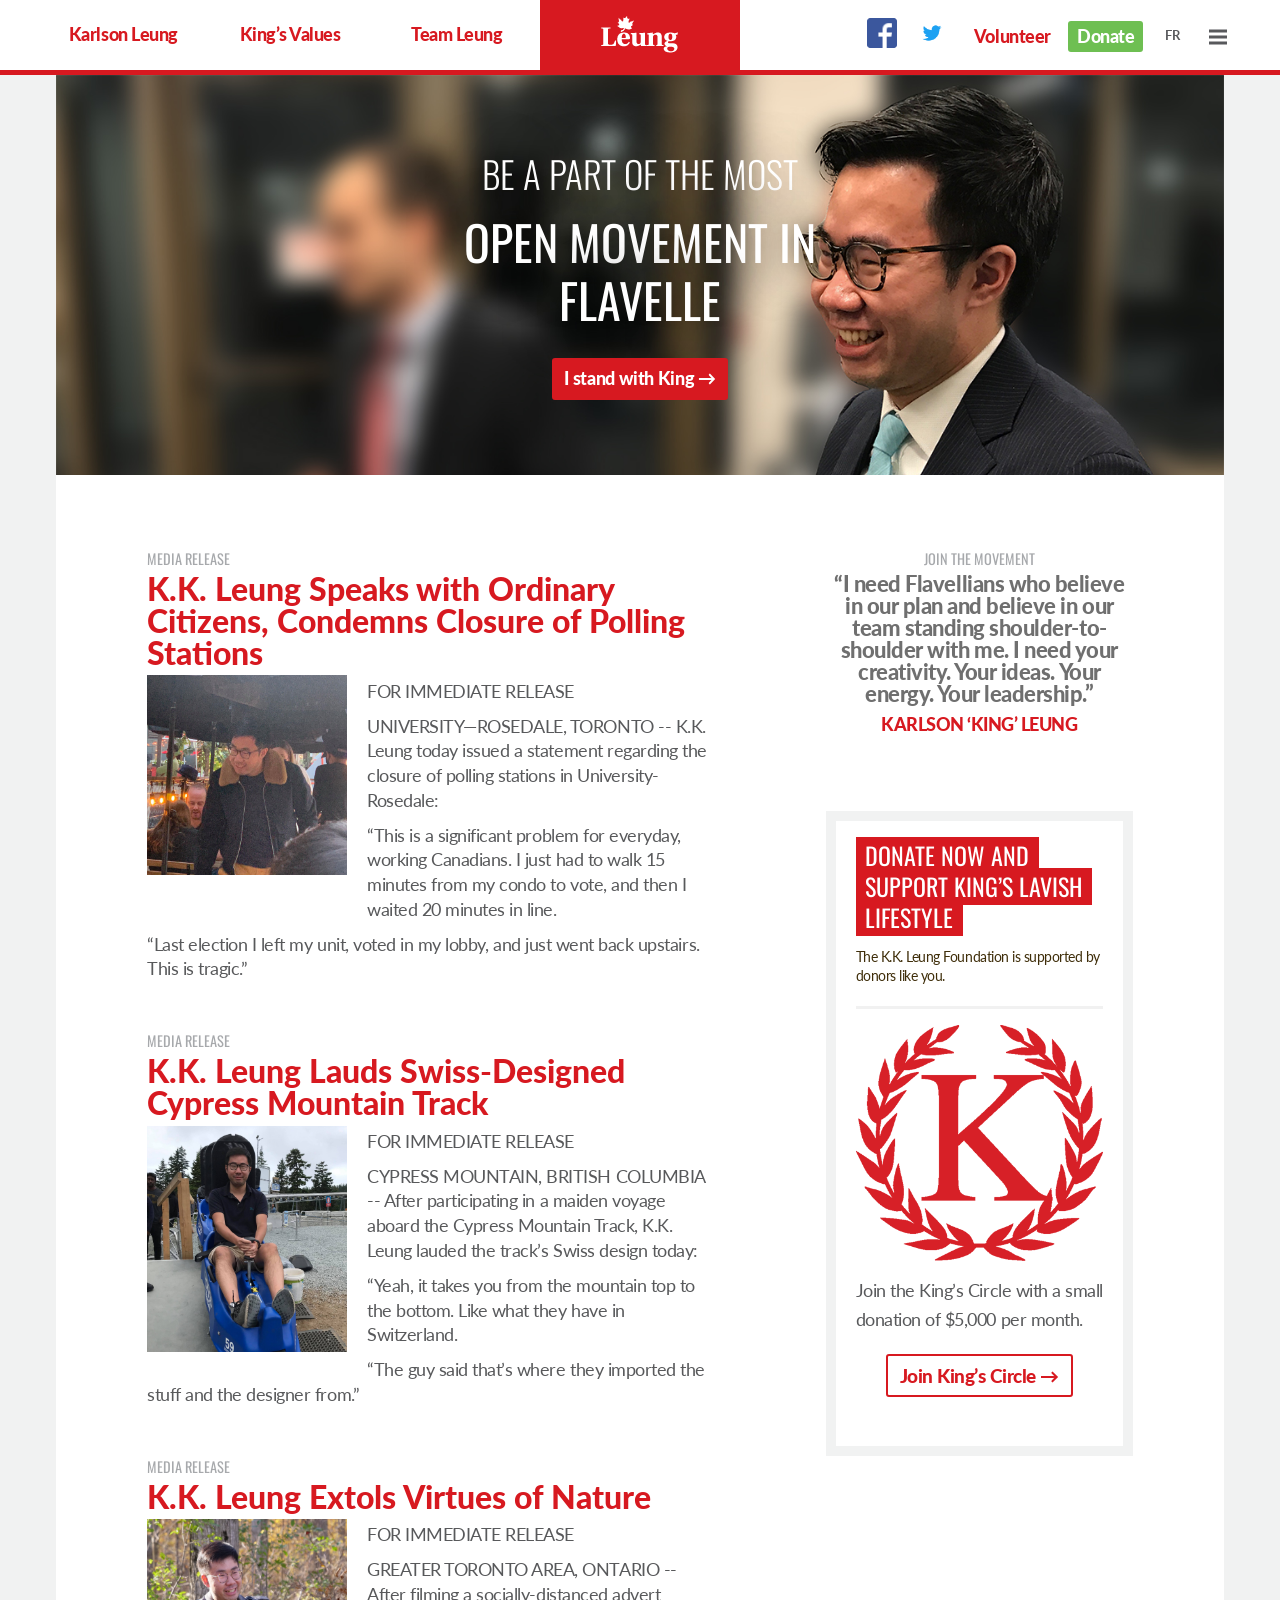
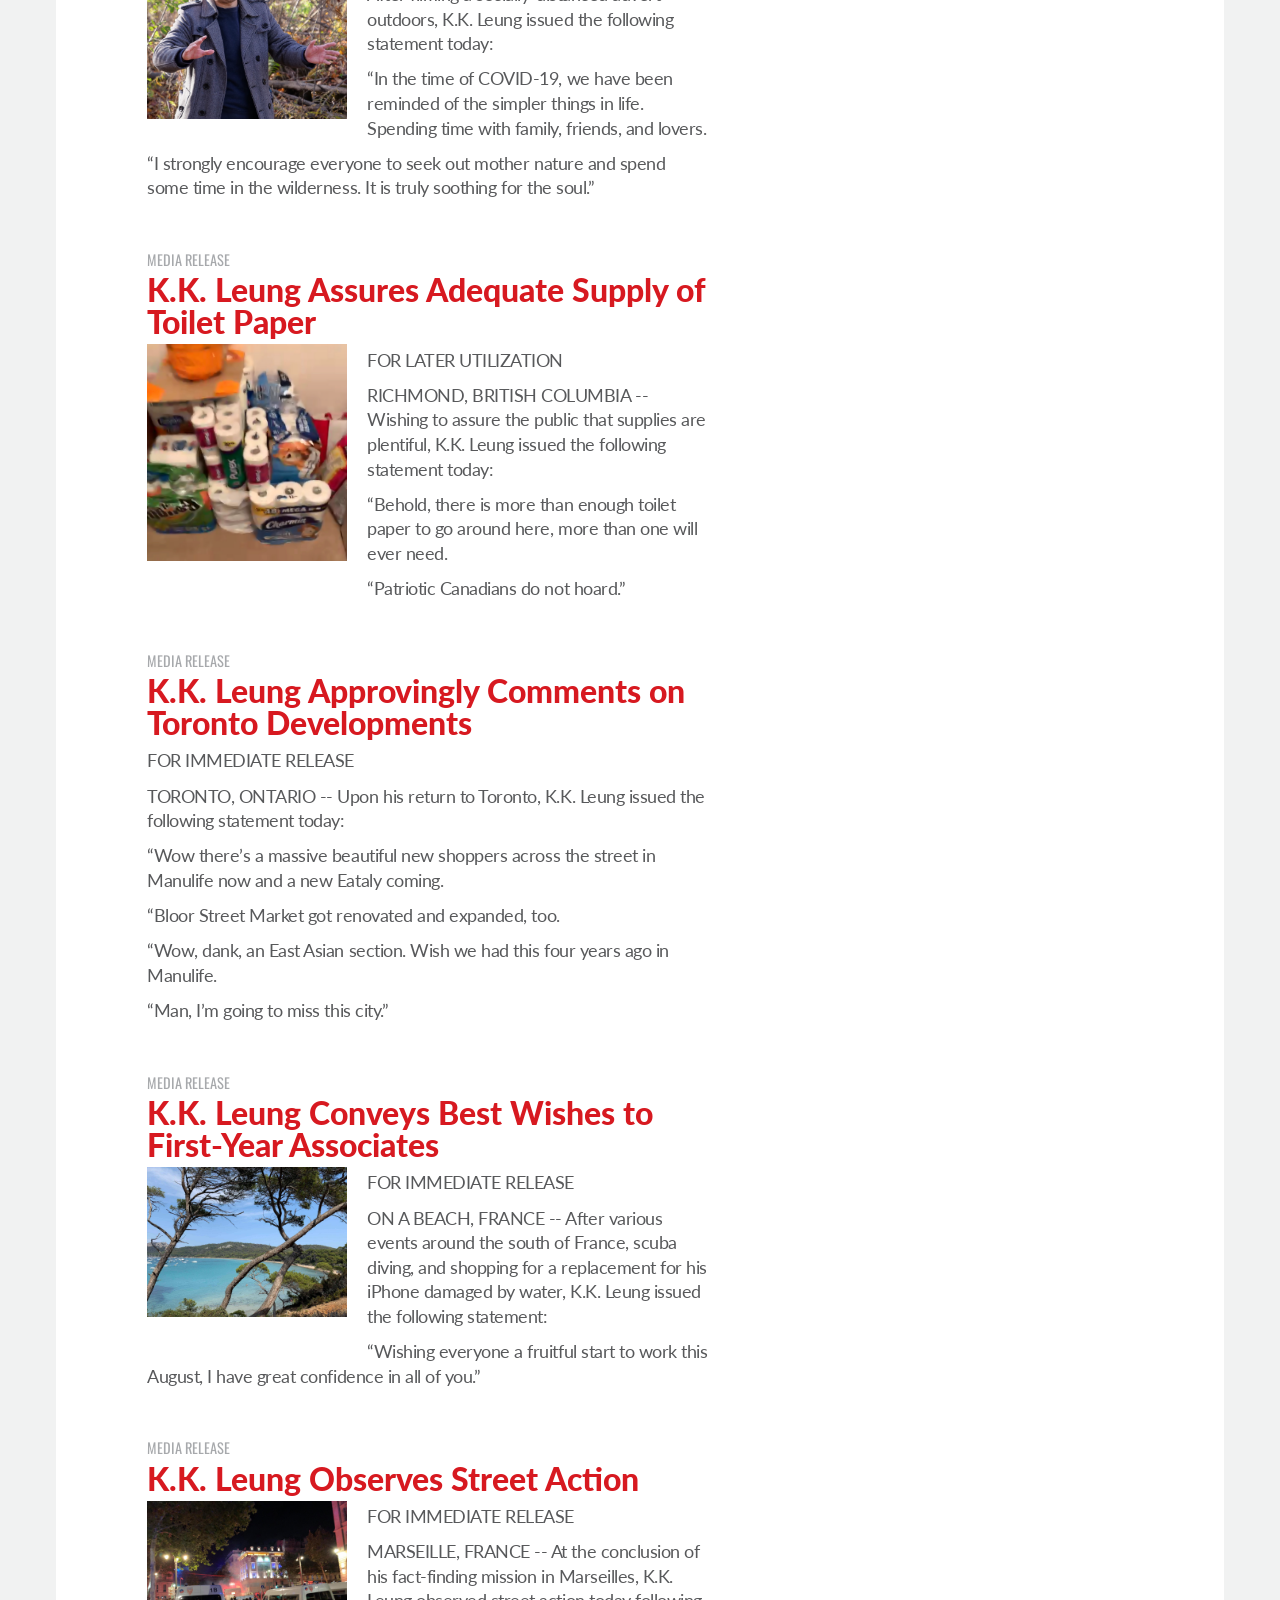
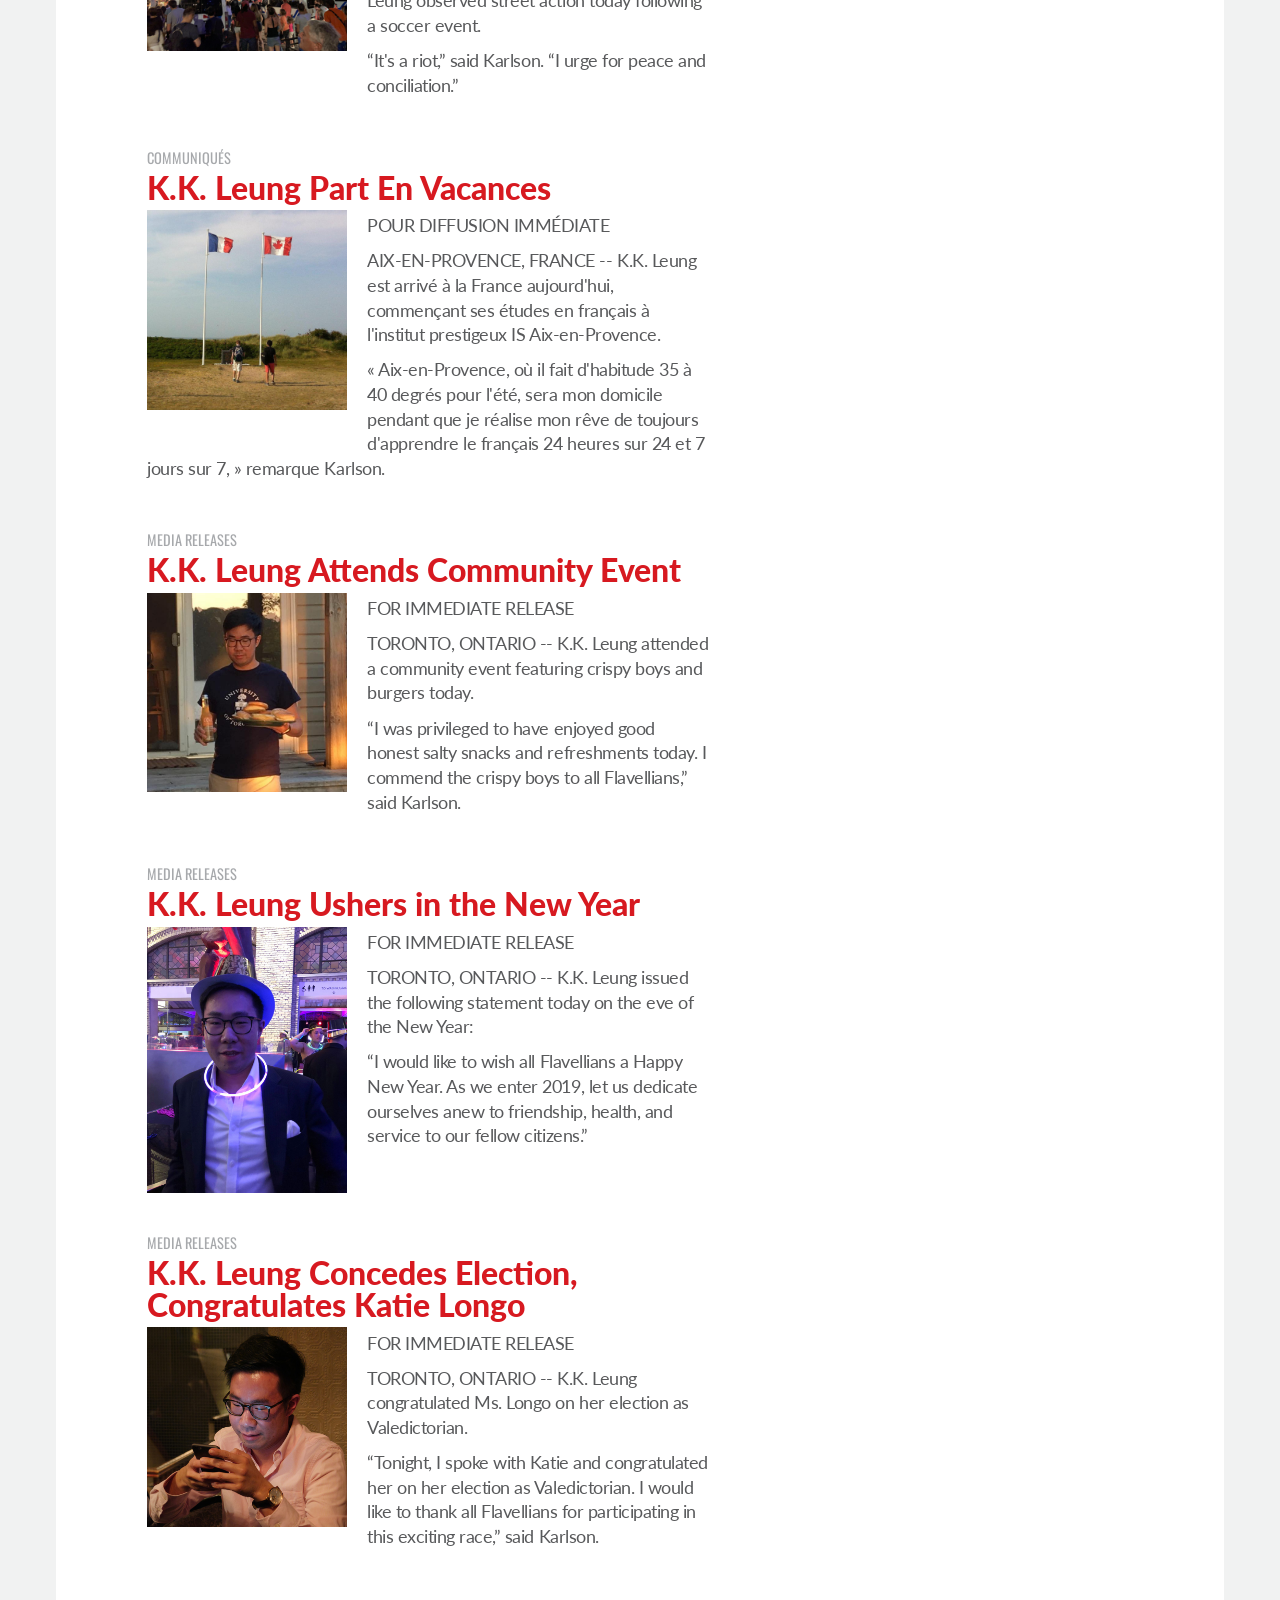
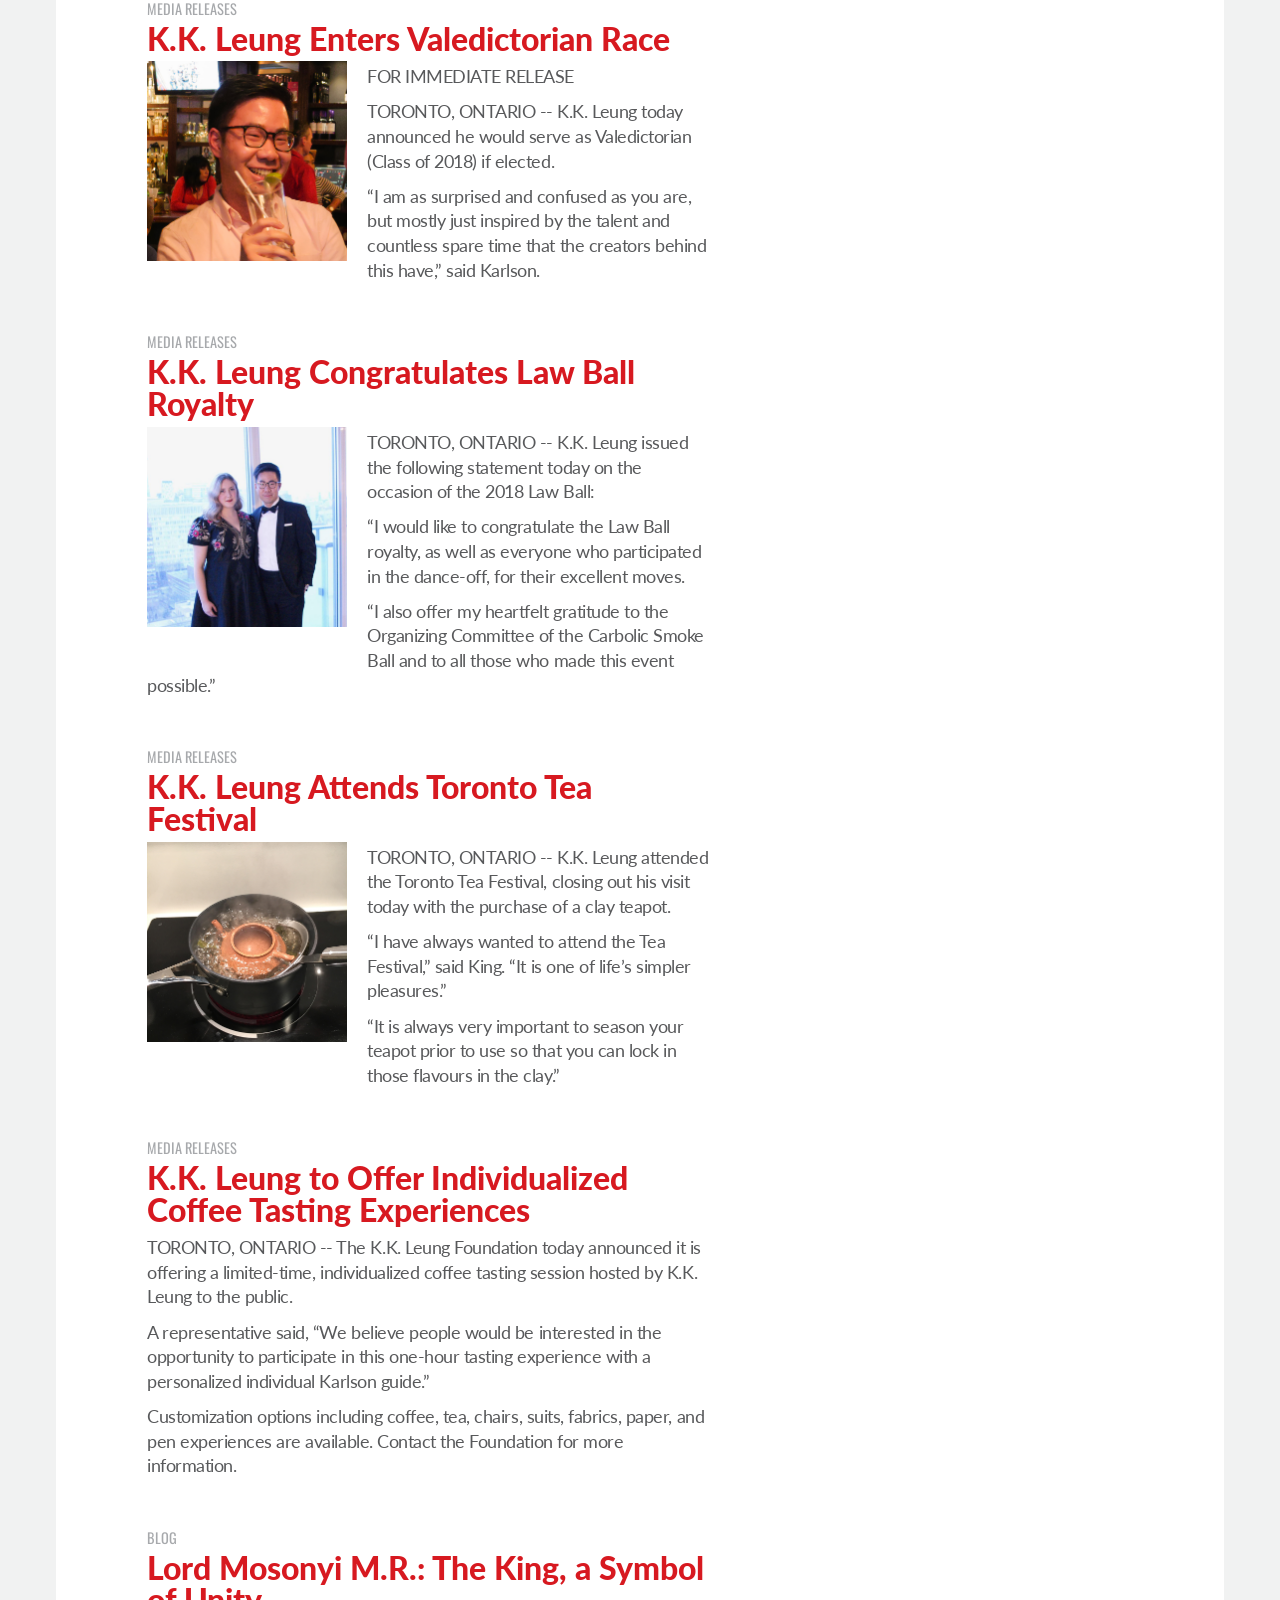
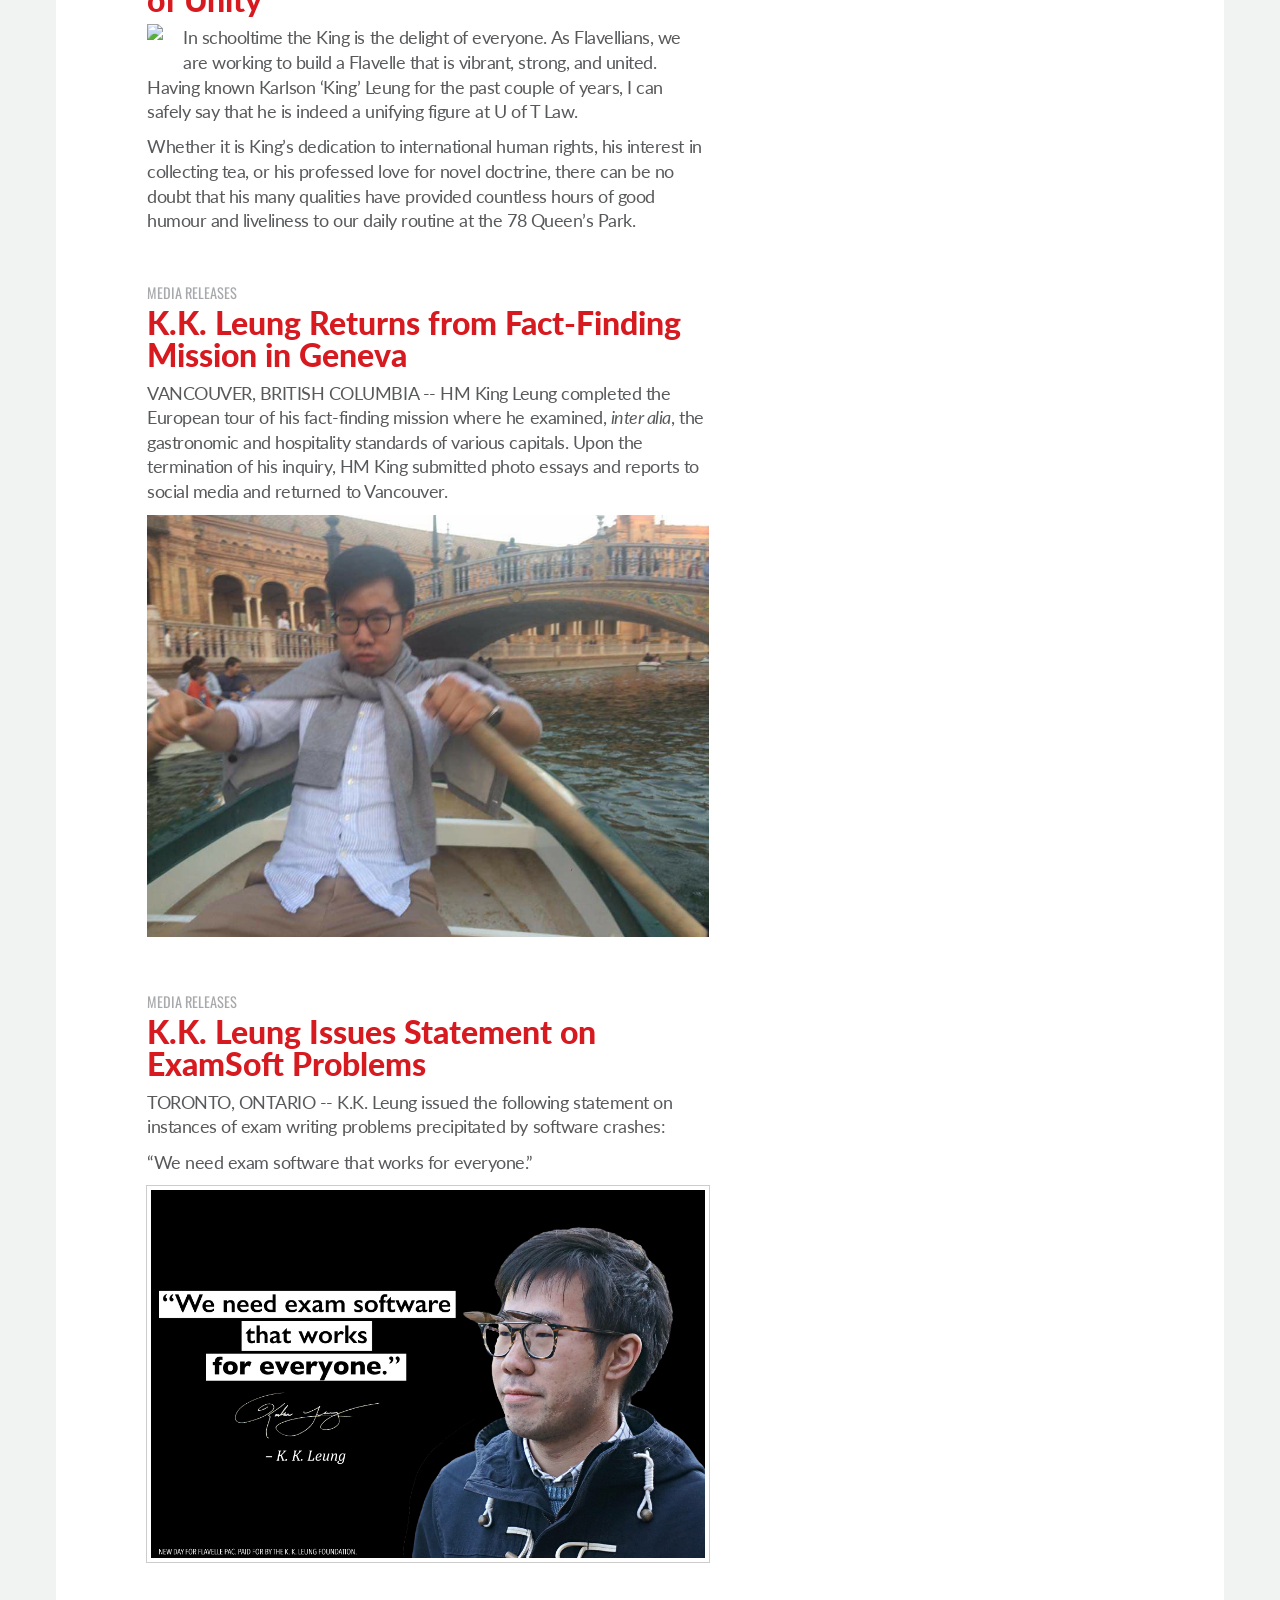
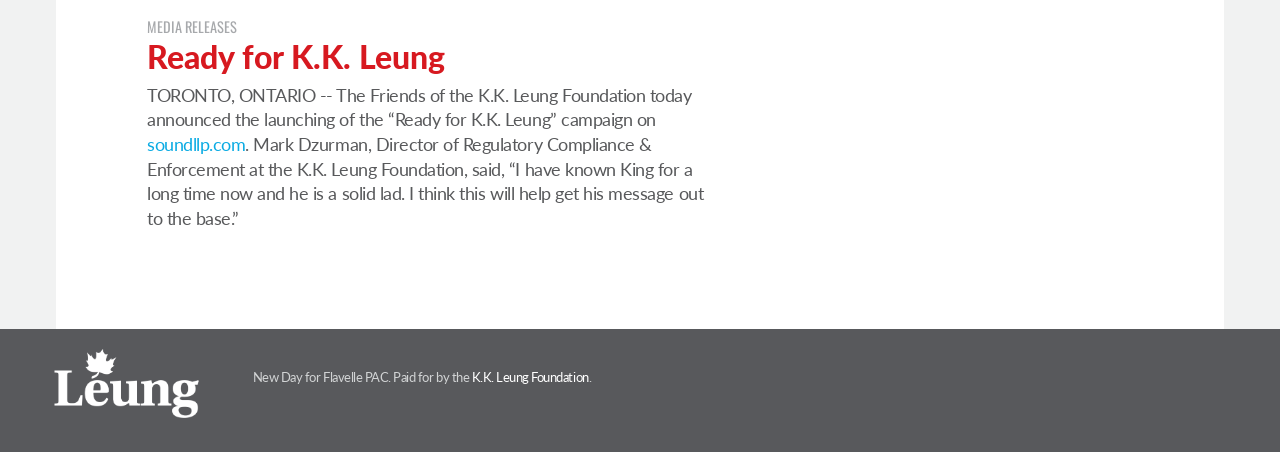
==== commit 90414234: "Update index.htm" ====
--- a/index.htm
+++ b/index.htm
@@ -177,7 +177,7 @@
                                         <img src="/images/king-officiate-wedding.jpg" style="max-width: 200px">
                                     </div>
                                     <p>
-                                        FOR IMMEDIATE RELEASE <!-- November 18, 2021 -->
+                                        FOR IMMEDIATE RELEASE <!-- November 18, 2021 --><!--
                                     </p>
                                     <p>
                                         TORONTO, ONTARIO -- K.K. Leung today issued a statement regarding the :
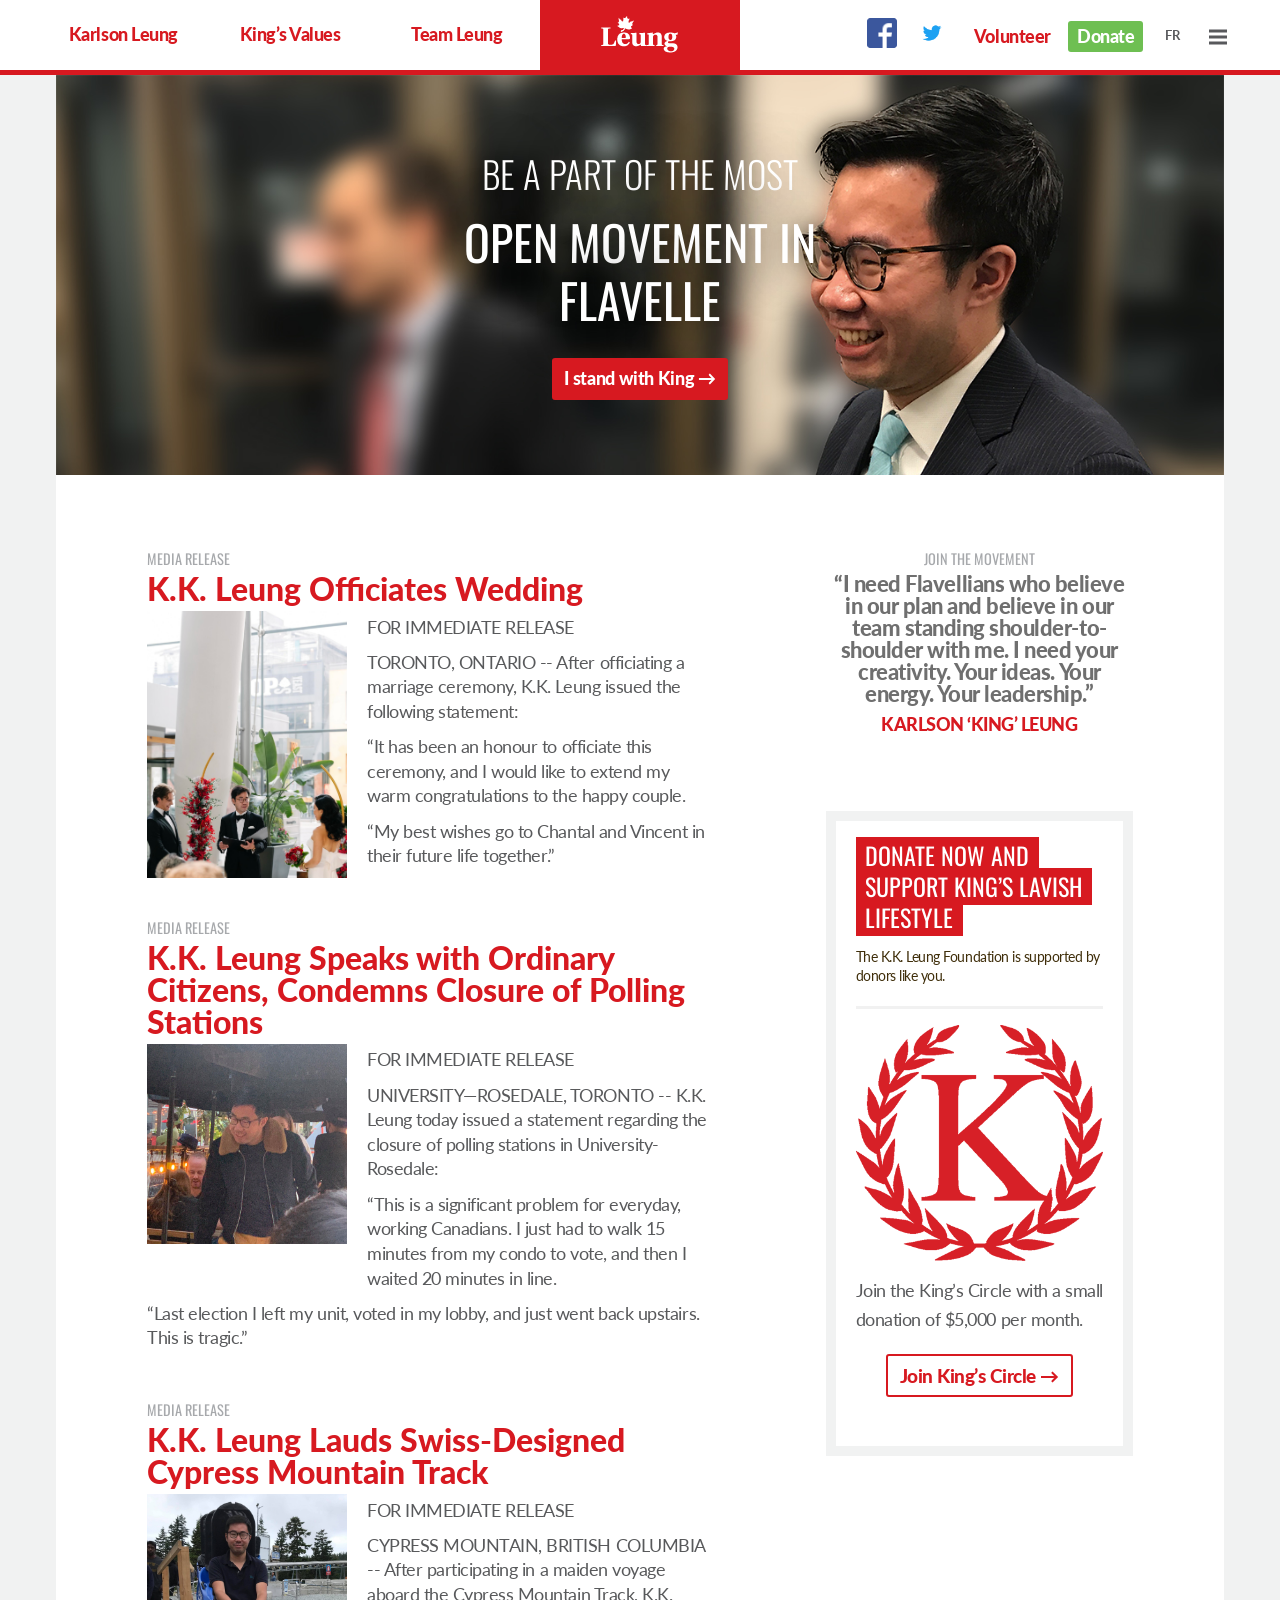
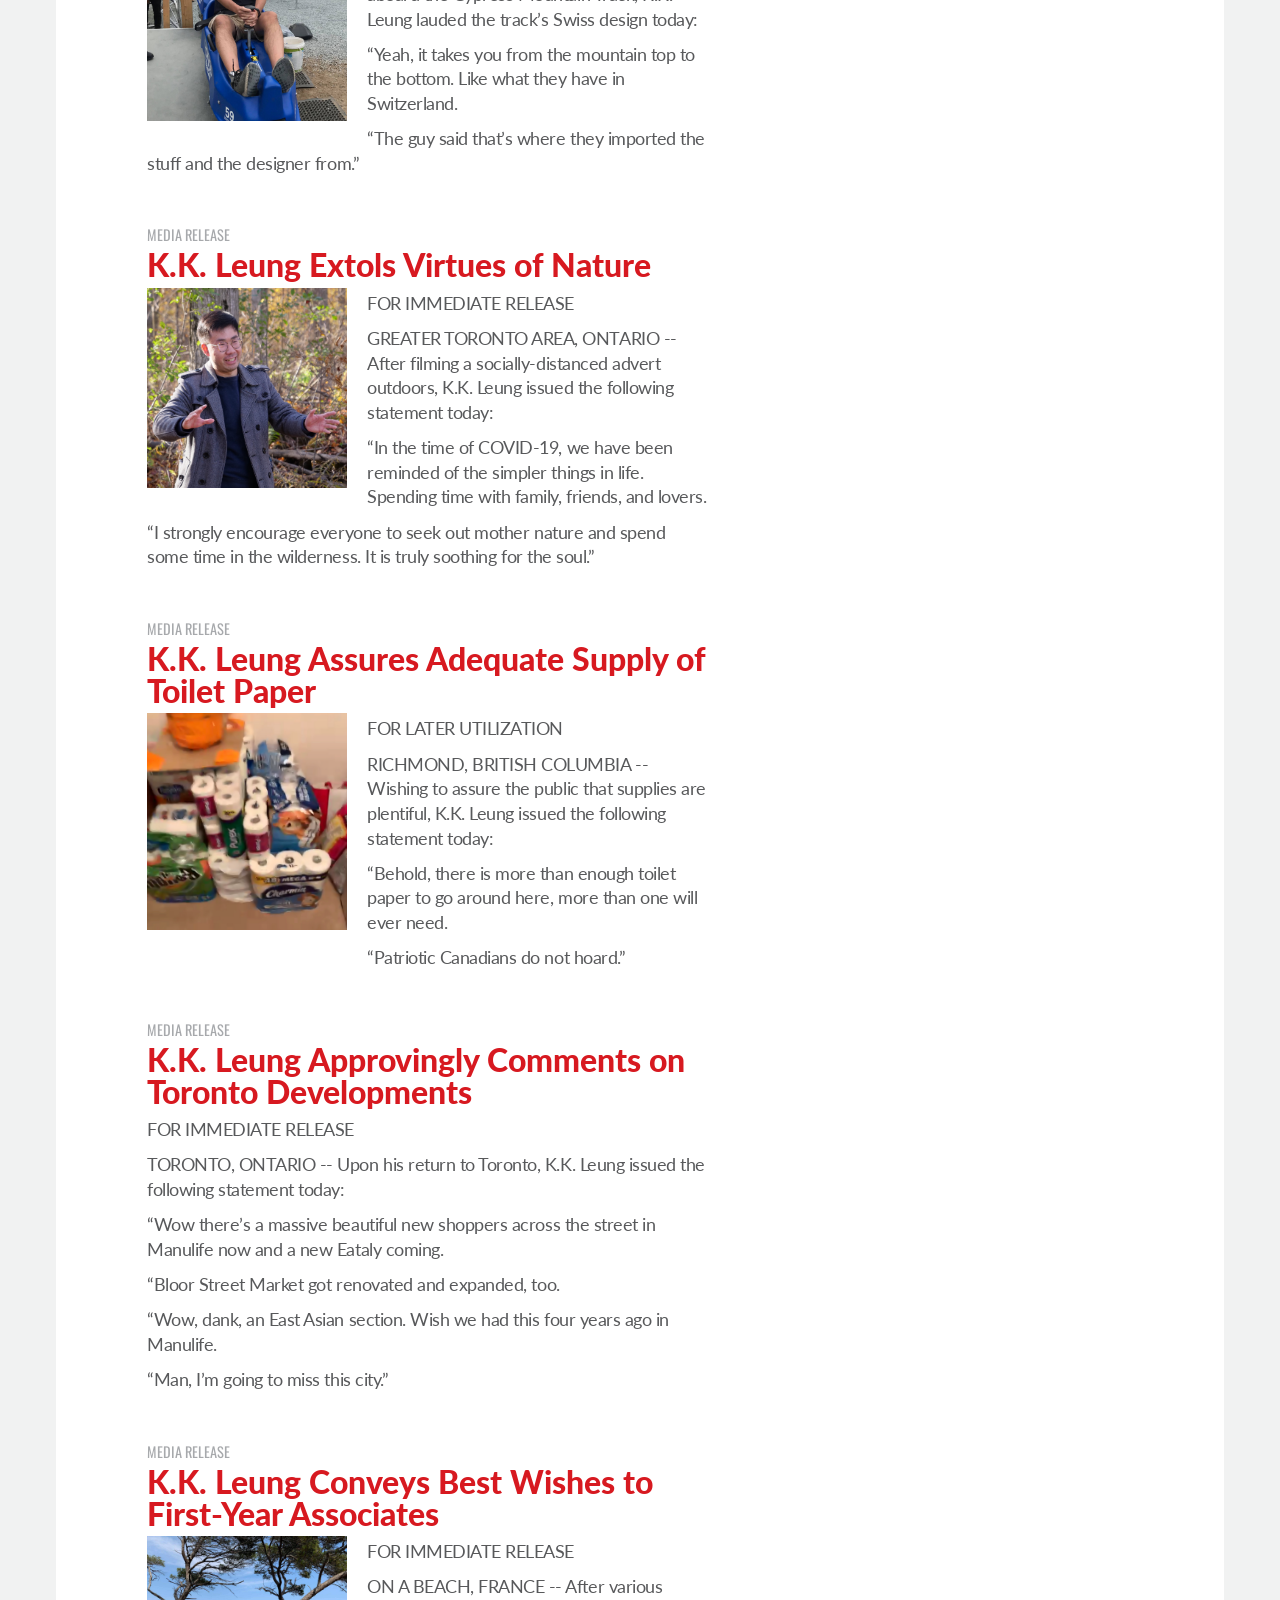
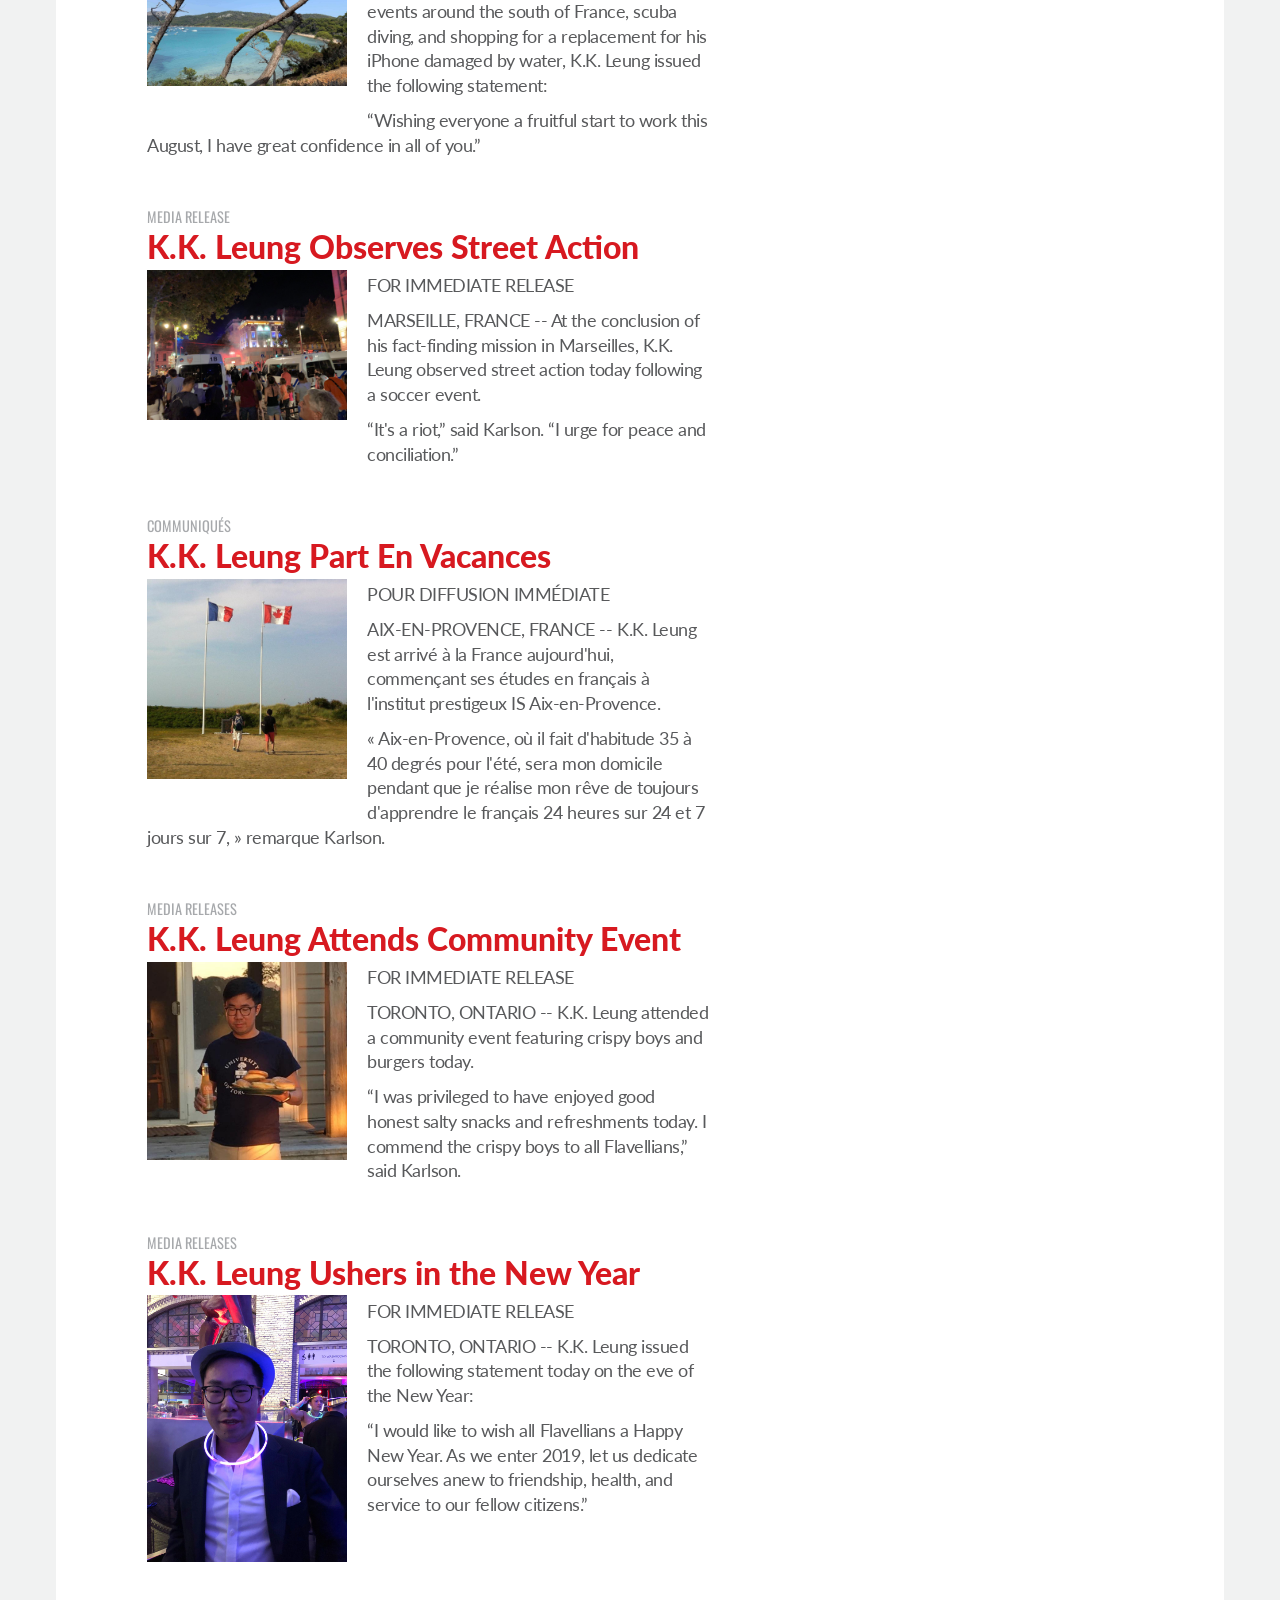
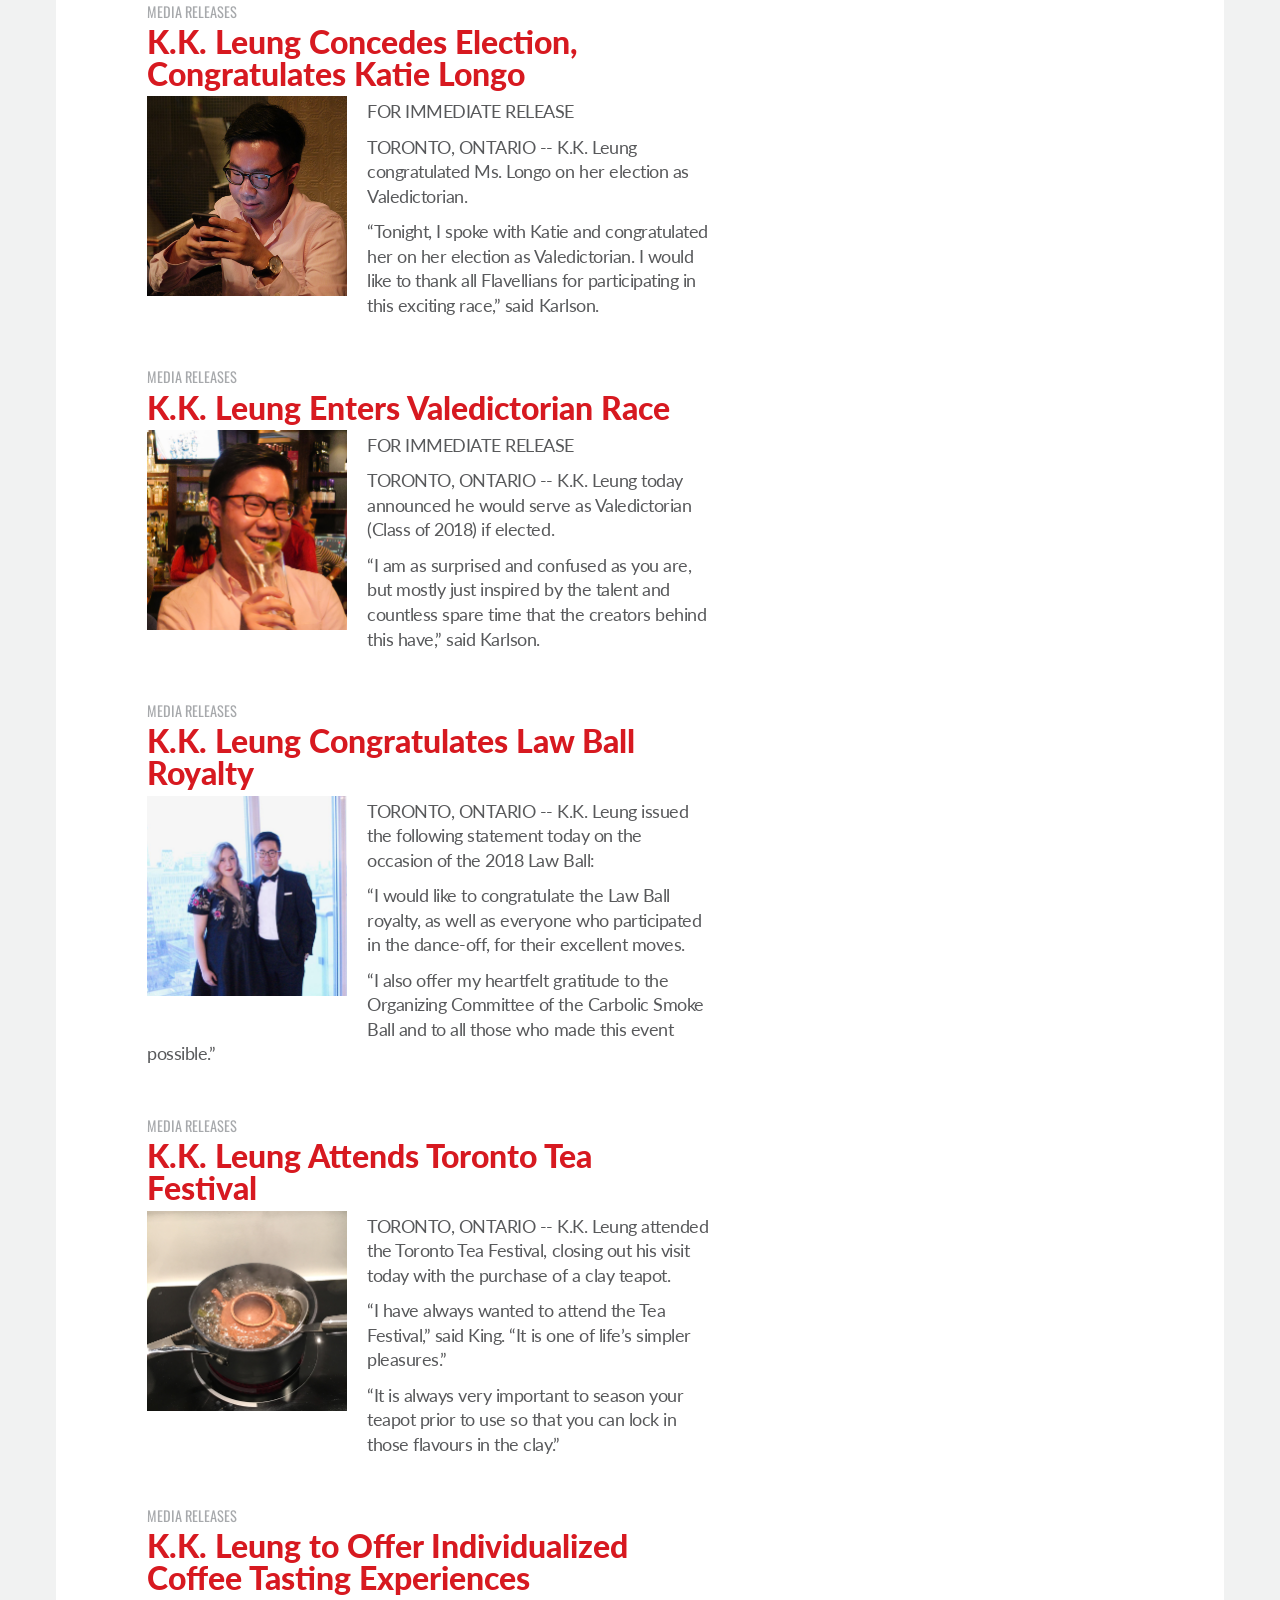
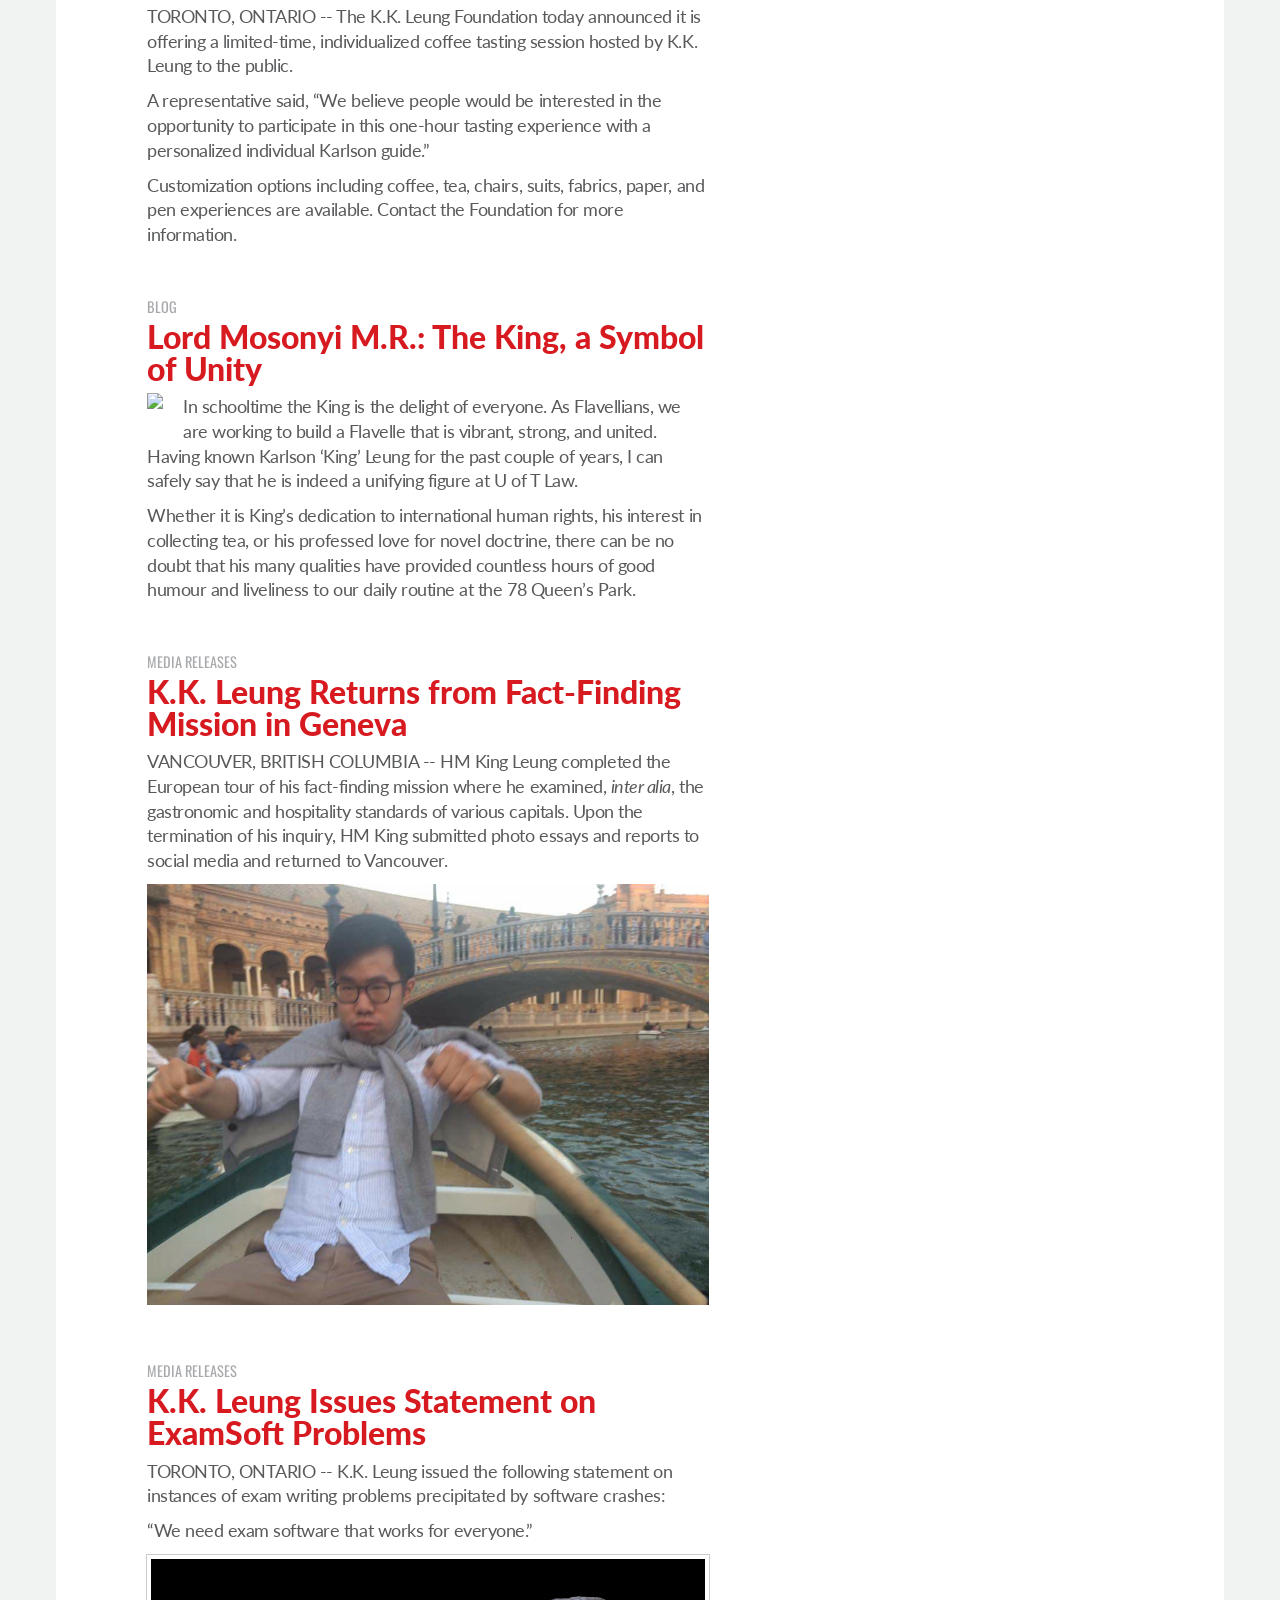
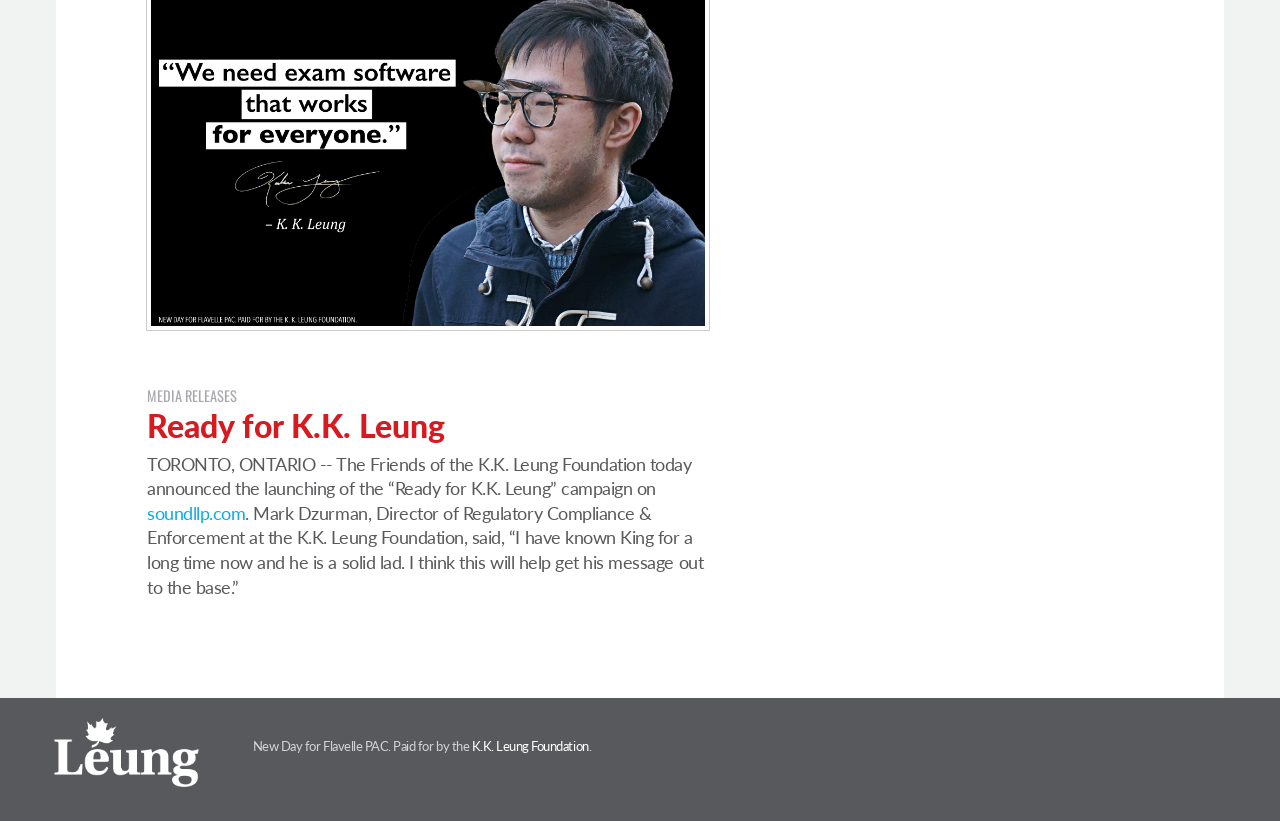
==== commit c55ef0d2: "Update index.htm" ====
--- a/index.htm
+++ b/index.htm
@@ -118,7 +118,7 @@
           <div class="row">
             <div class="columns large-12">
                 <div class="banner-image">
-					<video class="video" mute="true" muted="muted" loop="loop" autoplay="autoplay" playsinline="" data-desk-video="/images/kkl-year-montage.mp4" type="video/mp4" data-mobile-video="/images/kkl-year-montage.mp4" style="position: absolute; width: 100%; object-fit: cover; height: 400px; padding-right: 2em; object-position: 0 40%;"><source src="/images/kkl-year-montage.mp4"></video>
+					<!-- <video class="video" mute="true" muted="muted" loop="loop" autoplay="autoplay" playsinline="" data-desk-video="/images/kkl-year-montage.mp4" type="video/mp4" data-mobile-video="/images/kkl-year-montage.mp4" style="position: absolute; width: 100%; object-fit: cover; height: 400px; padding-right: 2em; object-position: 0 40%;"><source src="/images/kkl-year-montage.mp4"></video> -->
 		            <div id="banner-wrapper" style="margin: 0 auto">
                         <h1>Be a part of the most</h1>
                         <h1>Open Movement in Flavelle</h1>
@@ -170,25 +170,25 @@
                         </div>
                         <div class="columns small-12 medium-7 pull-5" style="float: right">
                             <section class="home-news-feed">
-                                <!-- <article class="news-item" id="king-polling-stations">
+                                <article class="news-item" id="king-officiate-wedding">
                                     <h4>Media Release</h4>
                                     <h3>K.K. Leung Officiates Wedding</h3>
                                     <div class="media left-media">
                                         <img src="/images/king-officiate-wedding.jpg" style="max-width: 200px">
                                     </div>
                                     <p>
-                                        FOR IMMEDIATE RELEASE <!-- November 18, 2021 --><!--
-                                    </p>
-                                    <p>
-                                        TORONTO, ONTARIO -- K.K. Leung today issued a statement regarding the :
-                                    </p>
-                                    <p>
-                                        &ldquo;
-                                    </p>
-                                    <p>
-                                        &ldquo;.&rdquo;
-                                    </p>
-                                </article> -->
+                                        FOR IMMEDIATE RELEASE
+                                    </p>
+                                    <p>
+                                        TORONTO, ONTARIO -- After officiating a marriage ceremony, K.K. Leung issued the following statement:
+                                    </p>
+                                    <p>
+                                        &ldquo;It has been an honour to officiate this ceremony, and I would like to extend my warm congratulations to the happy couple.
+                                    </p>
+                                    <p>
+                                        &ldquo;My best wishes go to Chantal and Vincent in their future life together.&rdquo;
+                                    </p>
+                                </article>
 								<article class="news-item" id="king-polling-stations">
                                     <h4>Media Release</h4>
                                     <h3>K.K. Leung Speaks with Ordinary Citizens, Condemns Closure of Polling Stations</h3>
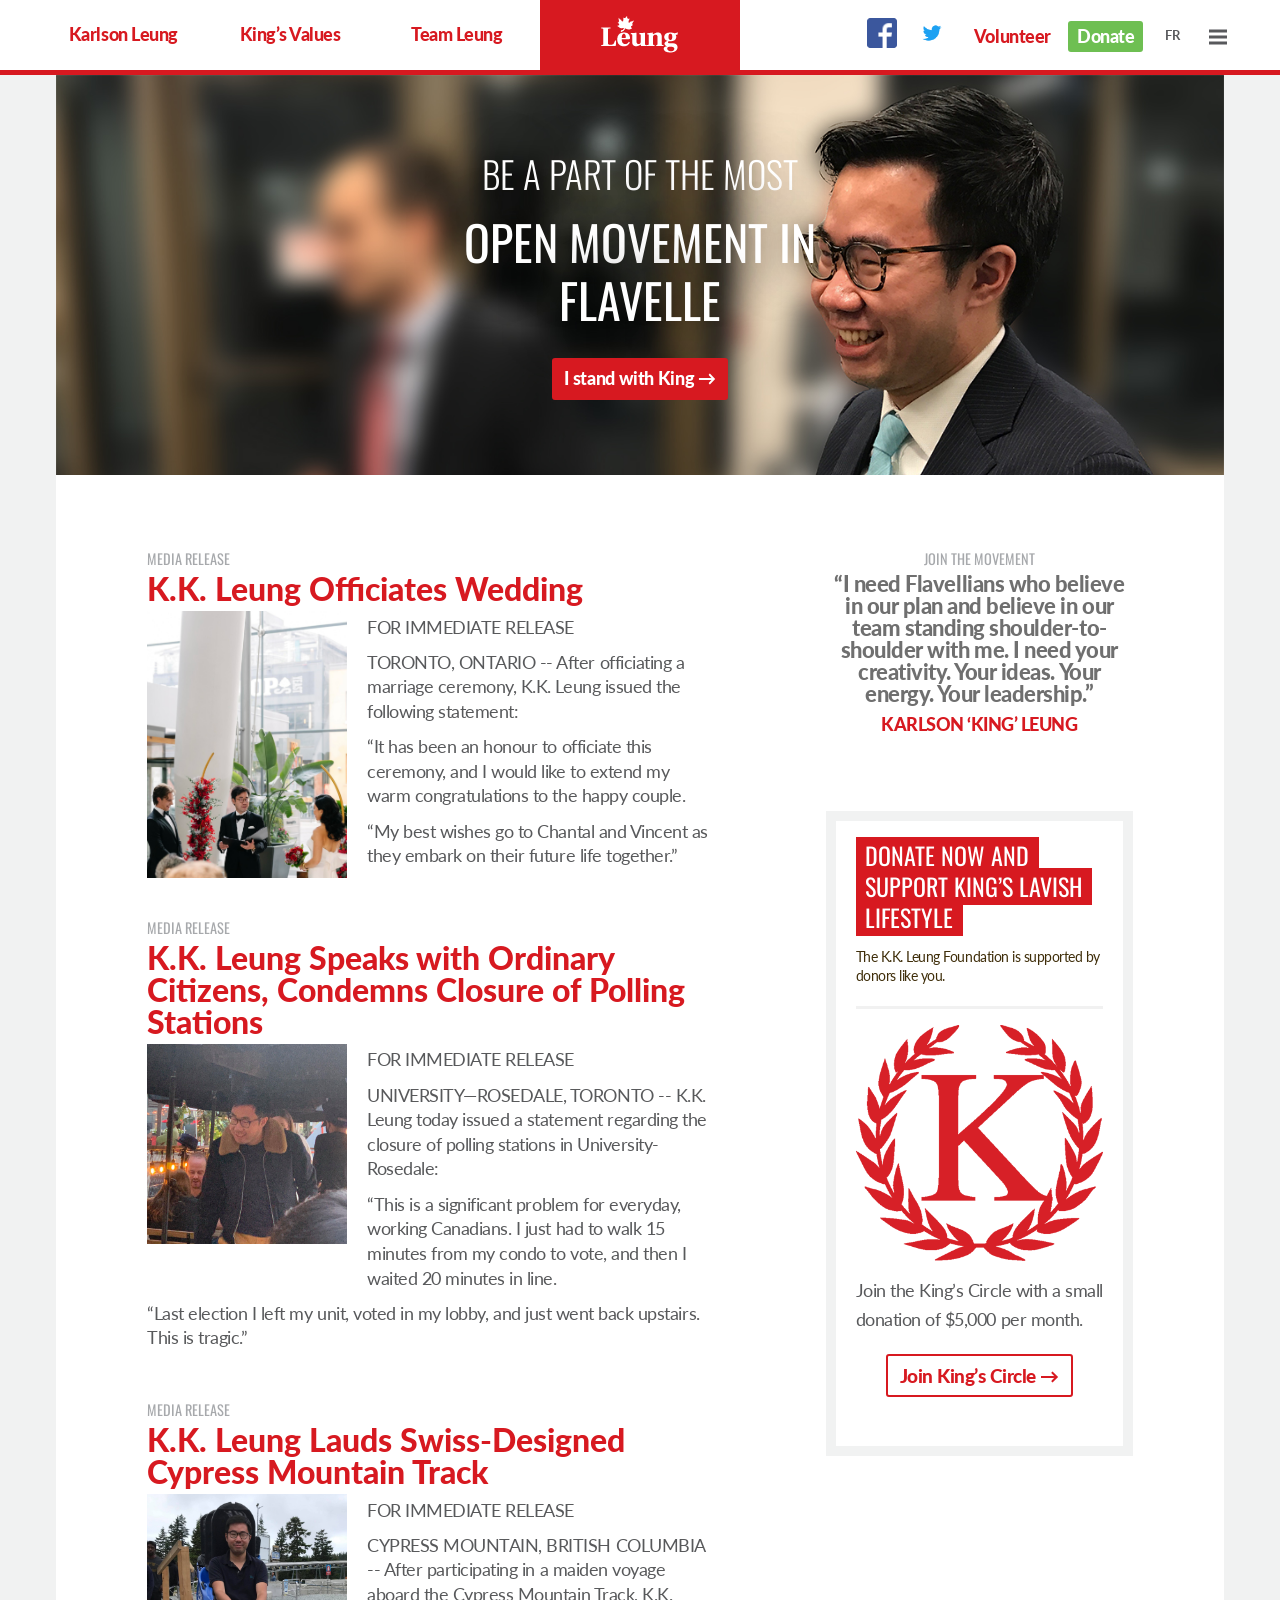
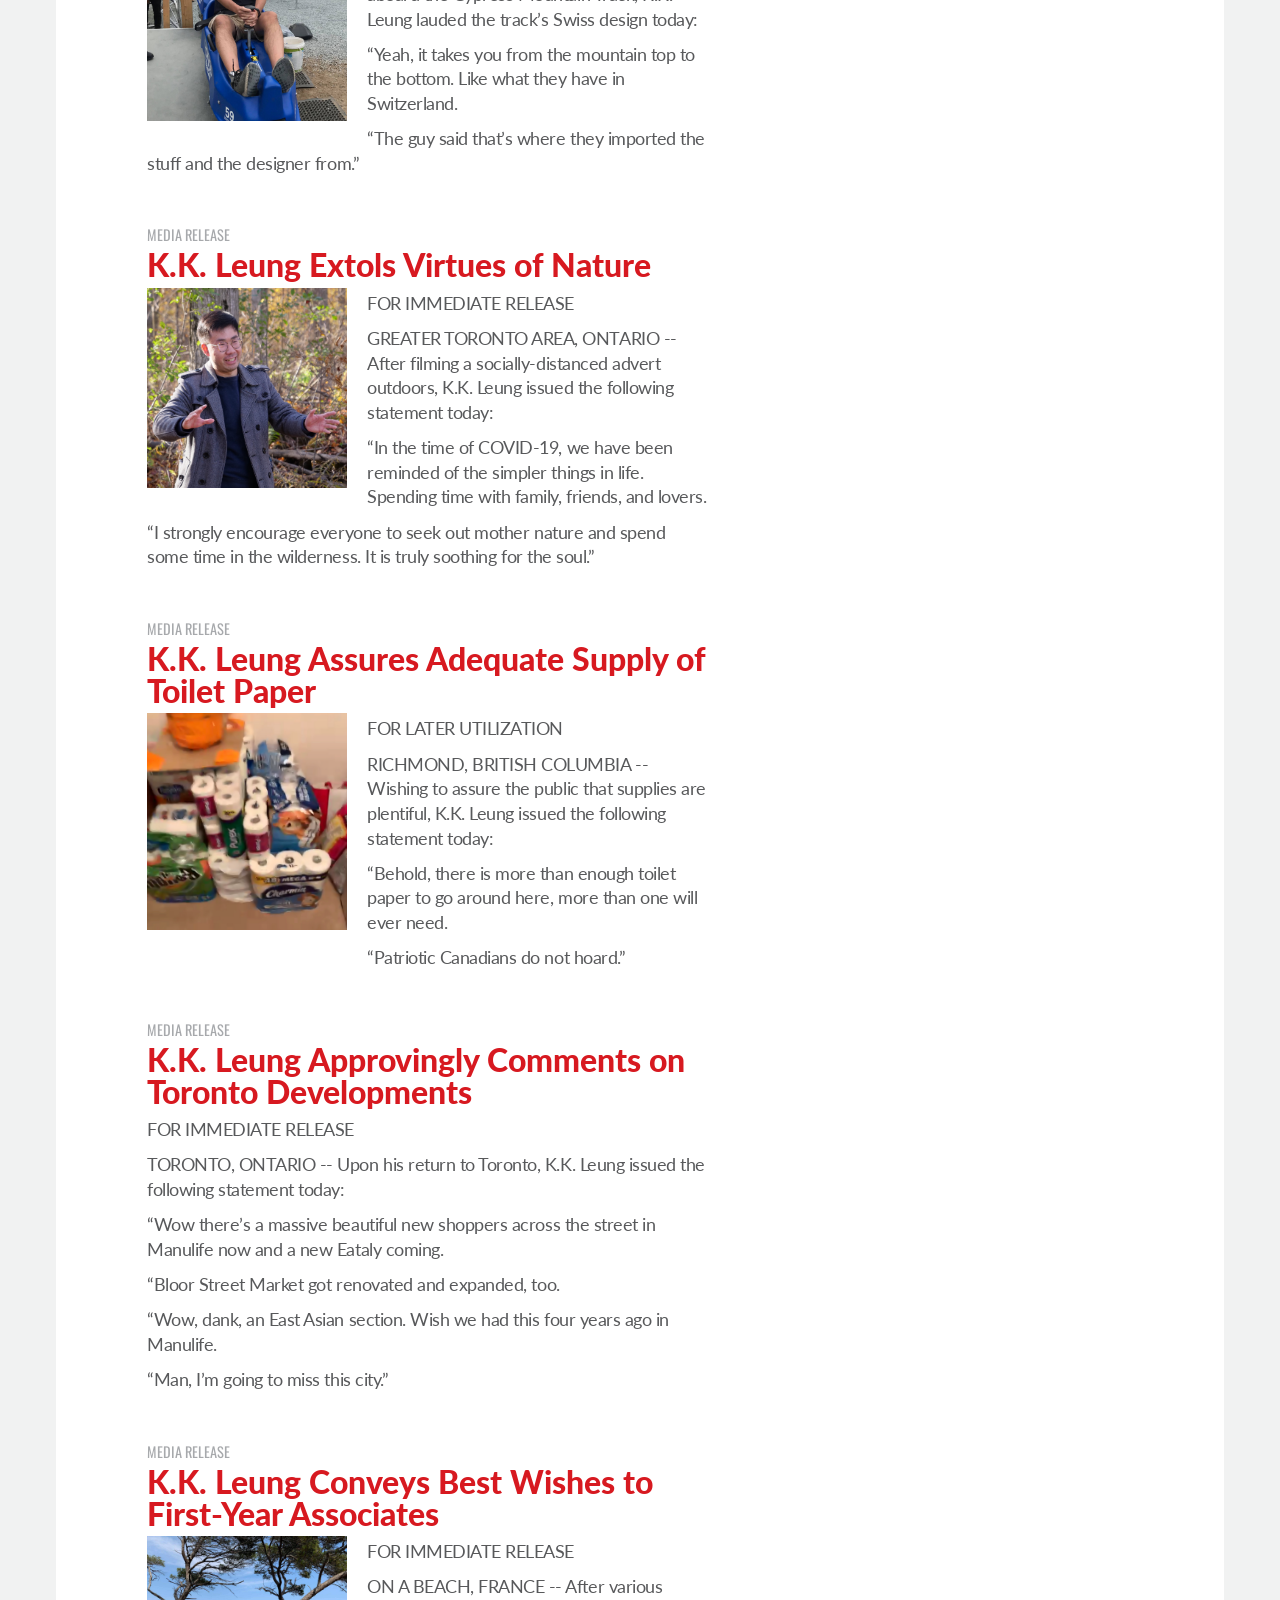
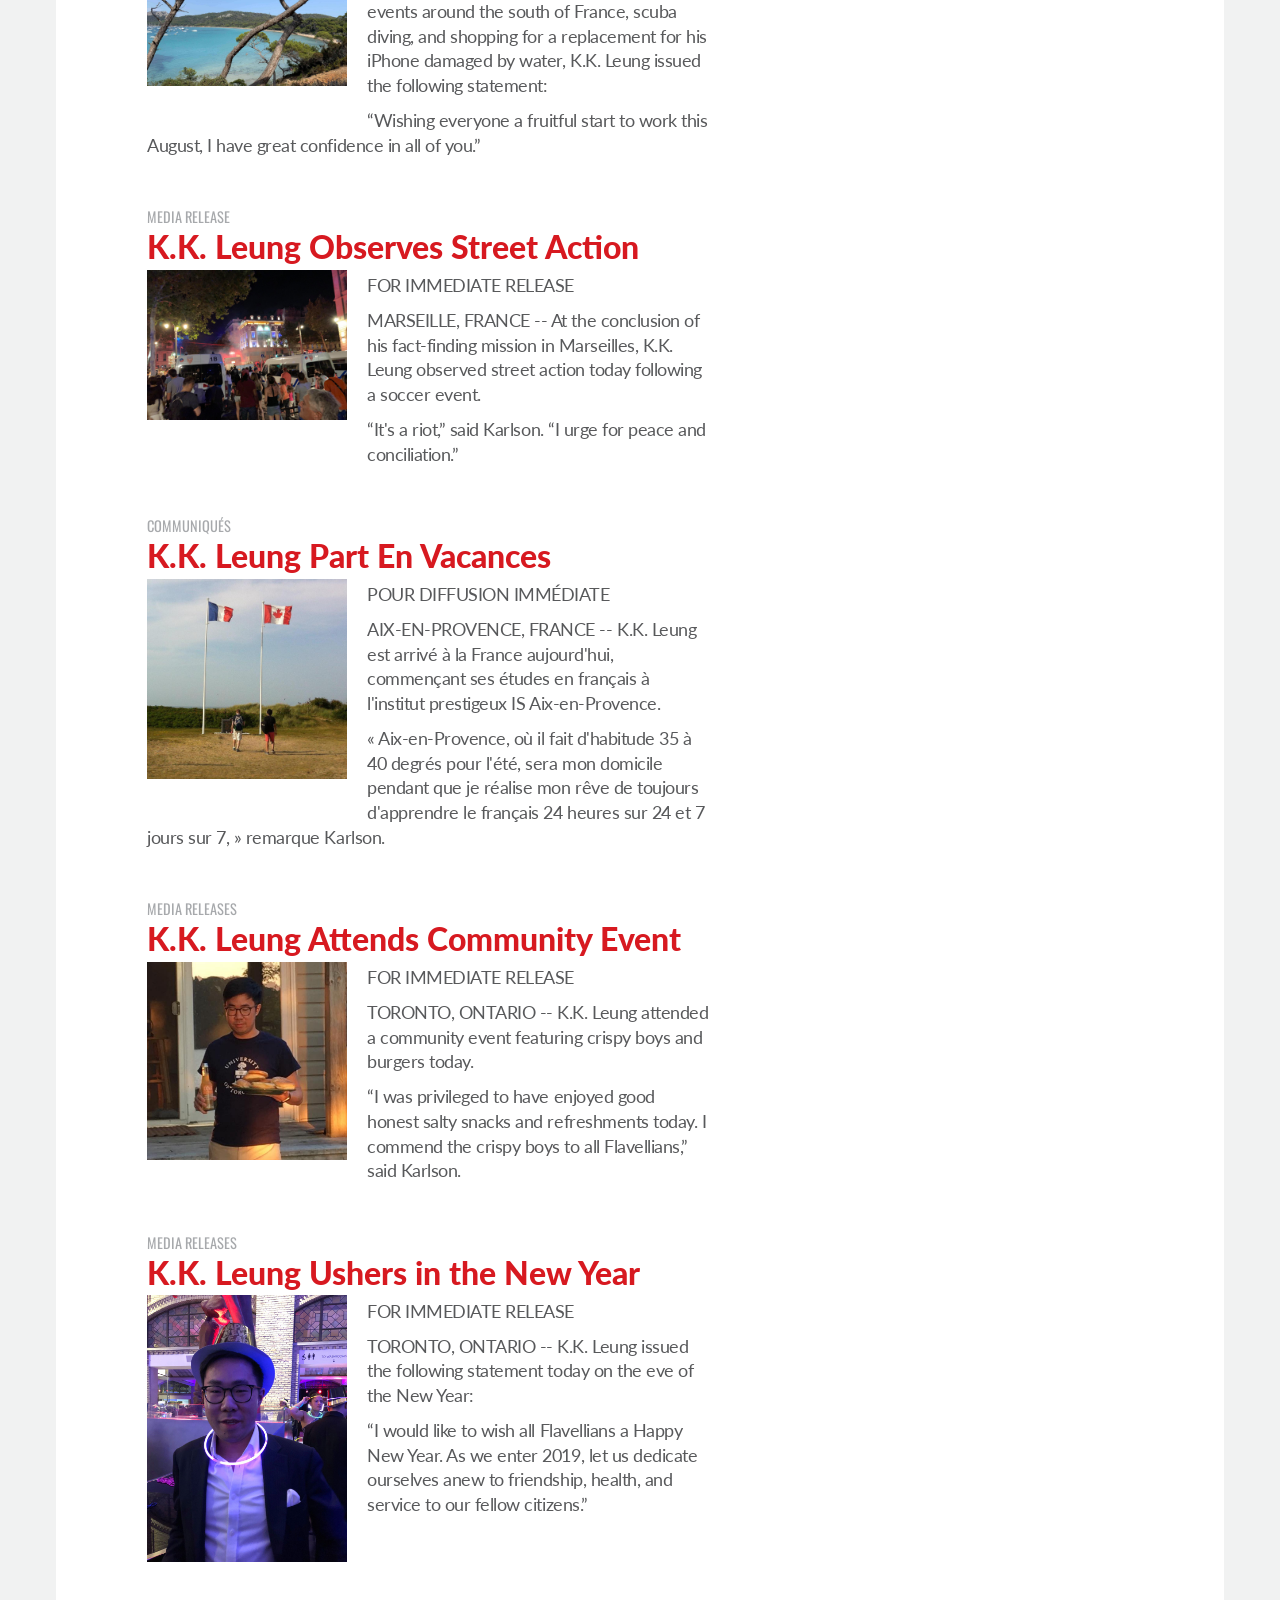
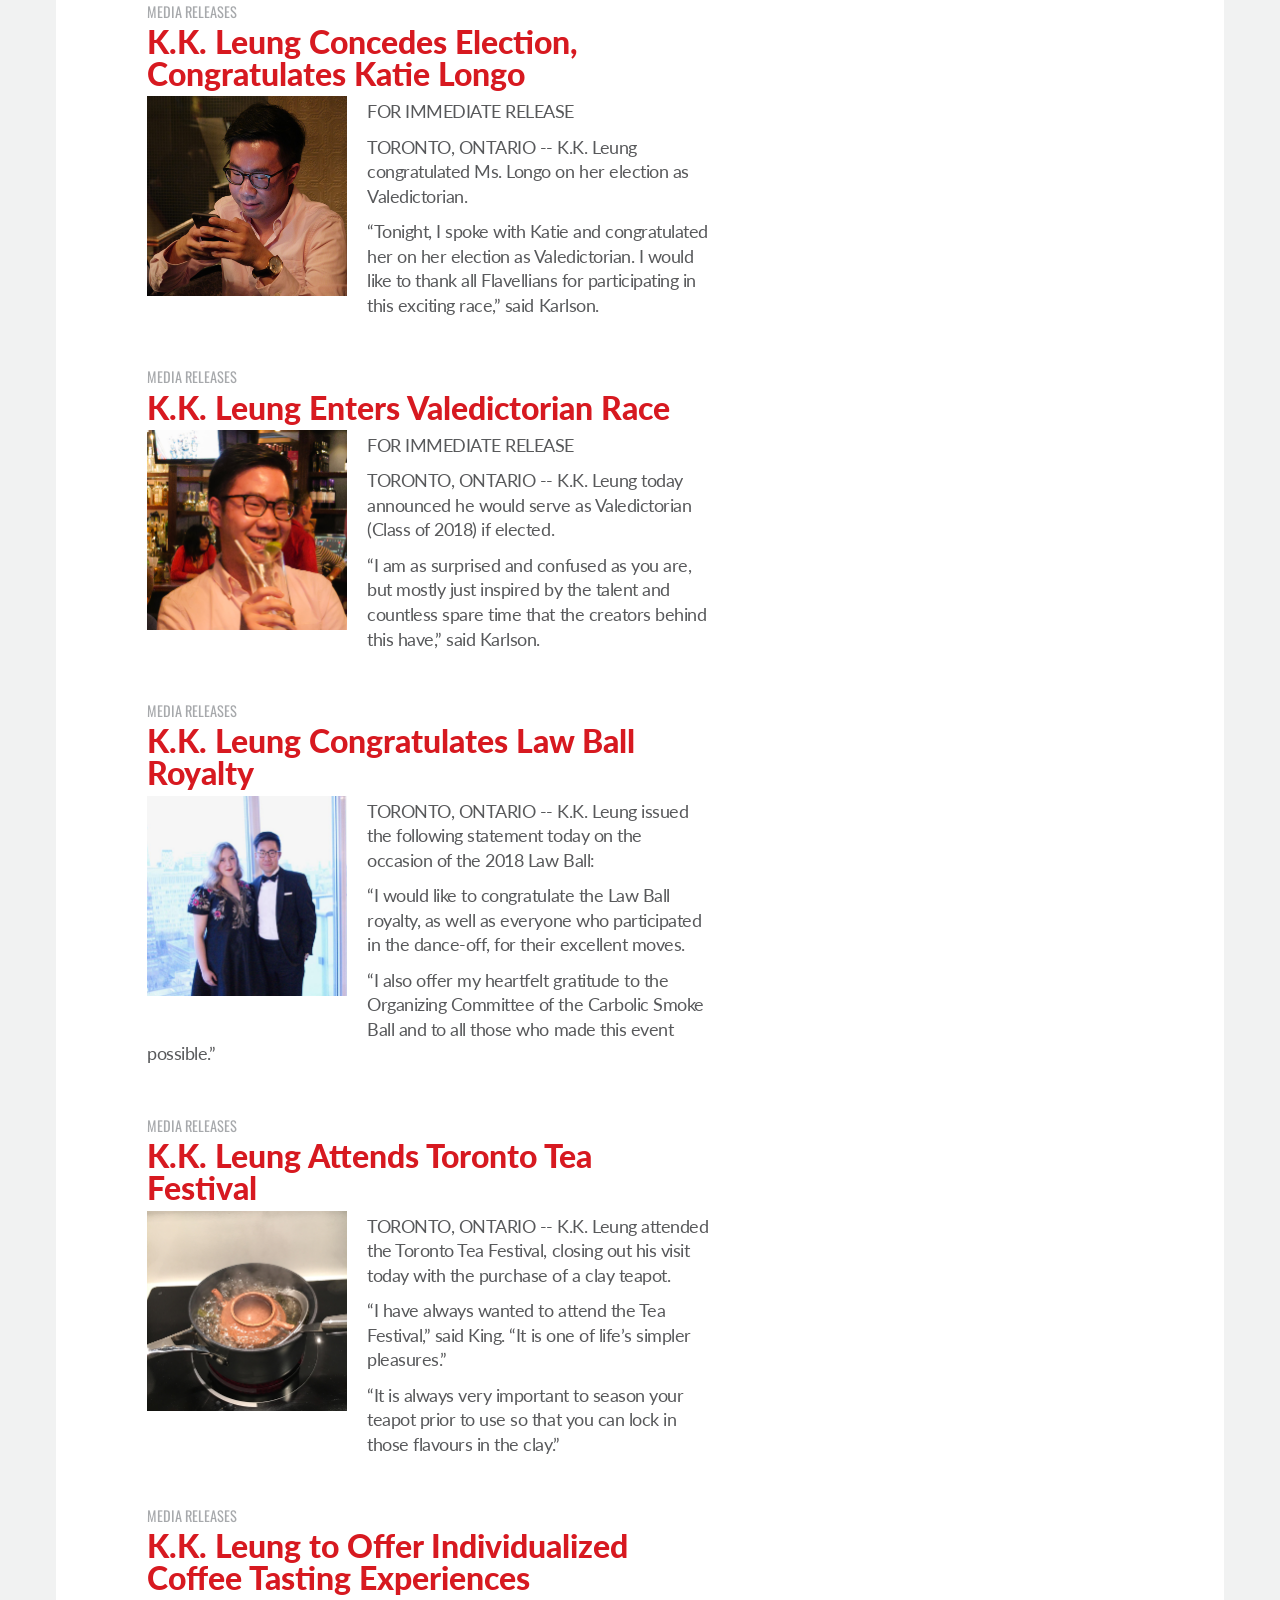
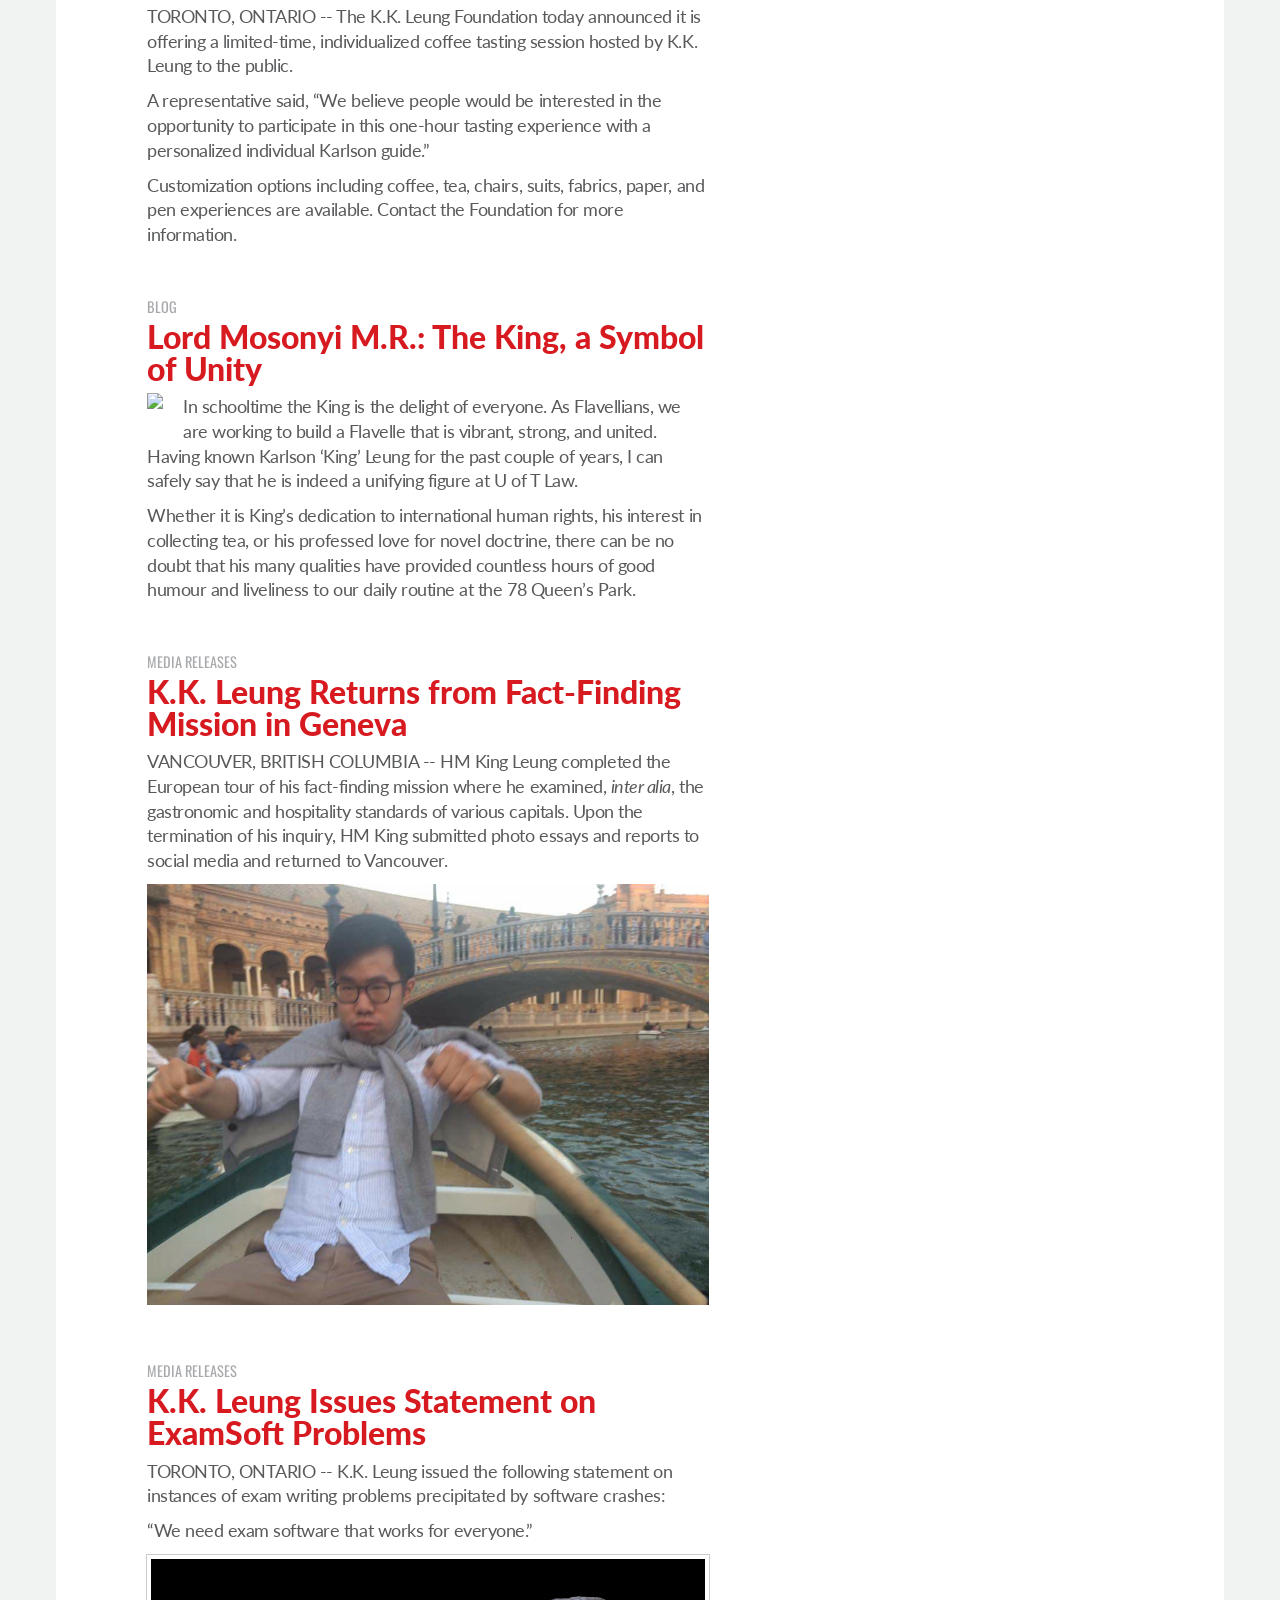
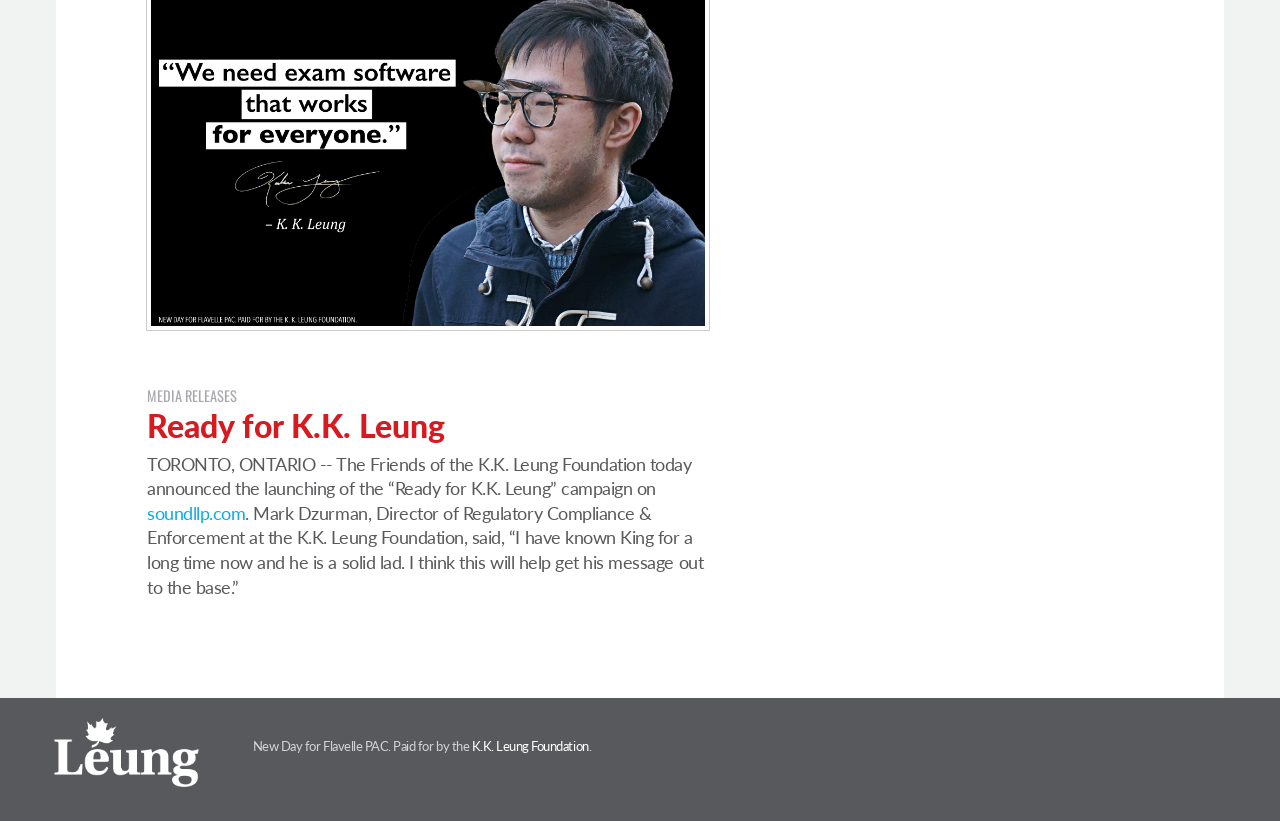
==== commit 69f5faa4: "Update index.htm" ====
--- a/index.htm
+++ b/index.htm
@@ -177,7 +177,7 @@
                                         <img src="/images/king-officiate-wedding.jpg" style="max-width: 200px">
                                     </div>
                                     <p>
-                                        FOR IMMEDIATE RELEASE
+                                        FOR IMMEDIATE RELEASE <!-- November 18, 2023 -->
                                     </p>
                                     <p>
                                         TORONTO, ONTARIO -- After officiating a marriage ceremony, K.K. Leung issued the following statement:
@@ -186,7 +186,7 @@
                                         &ldquo;It has been an honour to officiate this ceremony, and I would like to extend my warm congratulations to the happy couple.
                                     </p>
                                     <p>
-                                        &ldquo;My best wishes go to Chantal and Vincent in their future life together.&rdquo;
+                                        &ldquo;My best wishes go to Chantal and Vincent as they embark on their future life together.&rdquo;
                                     </p>
                                 </article>
 								<article class="news-item" id="king-polling-stations">
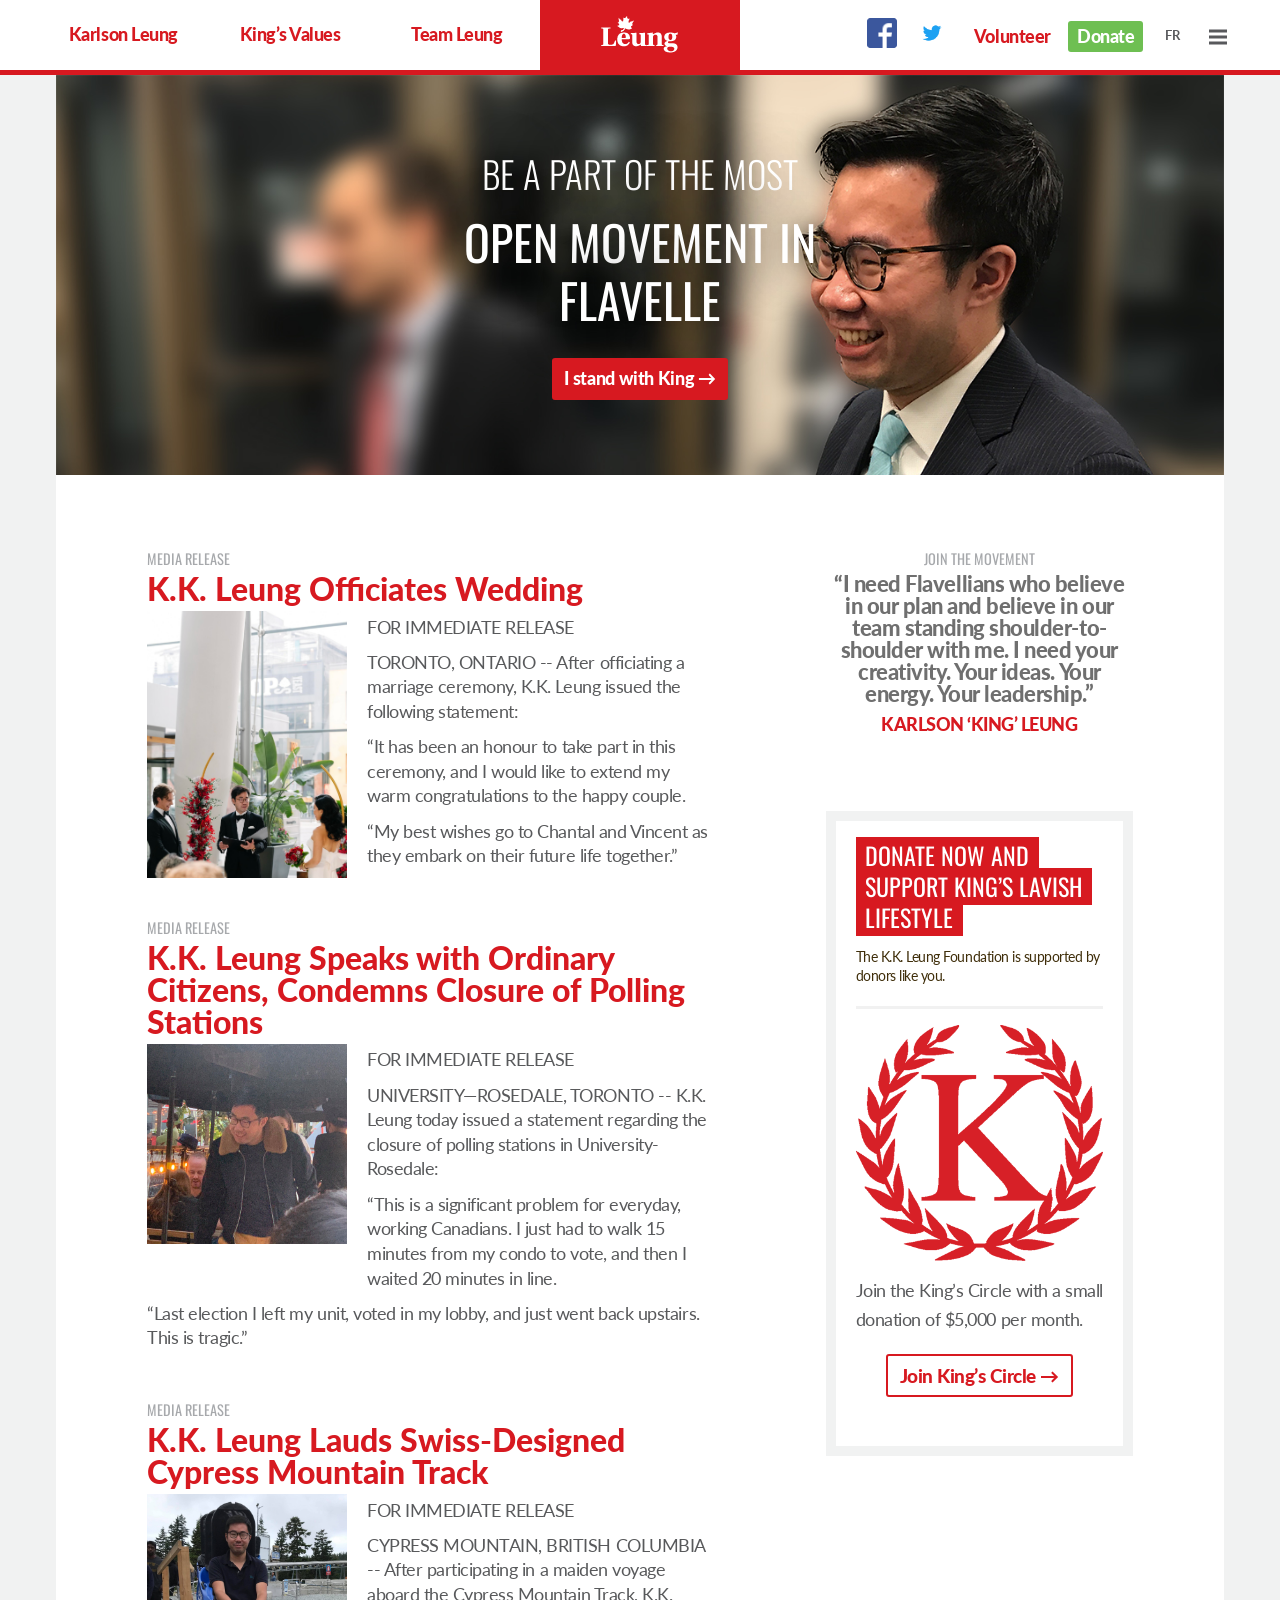
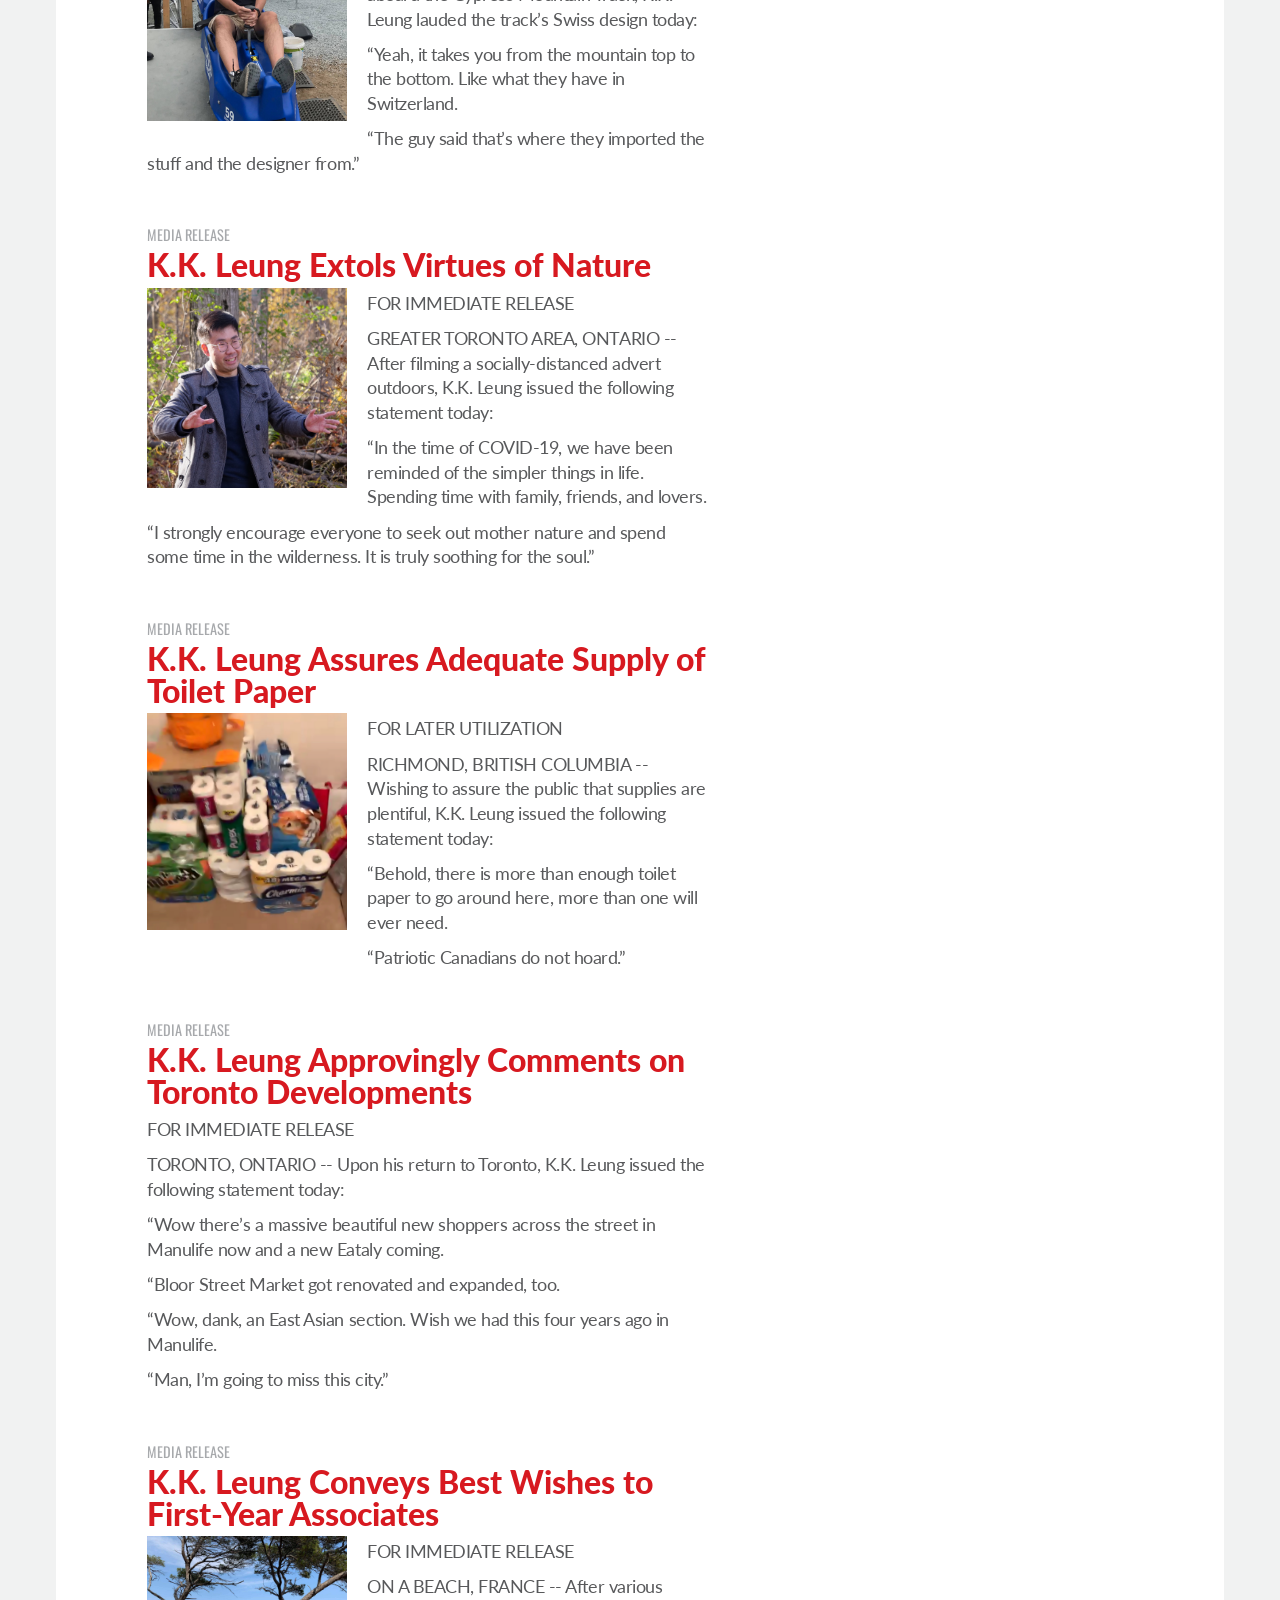
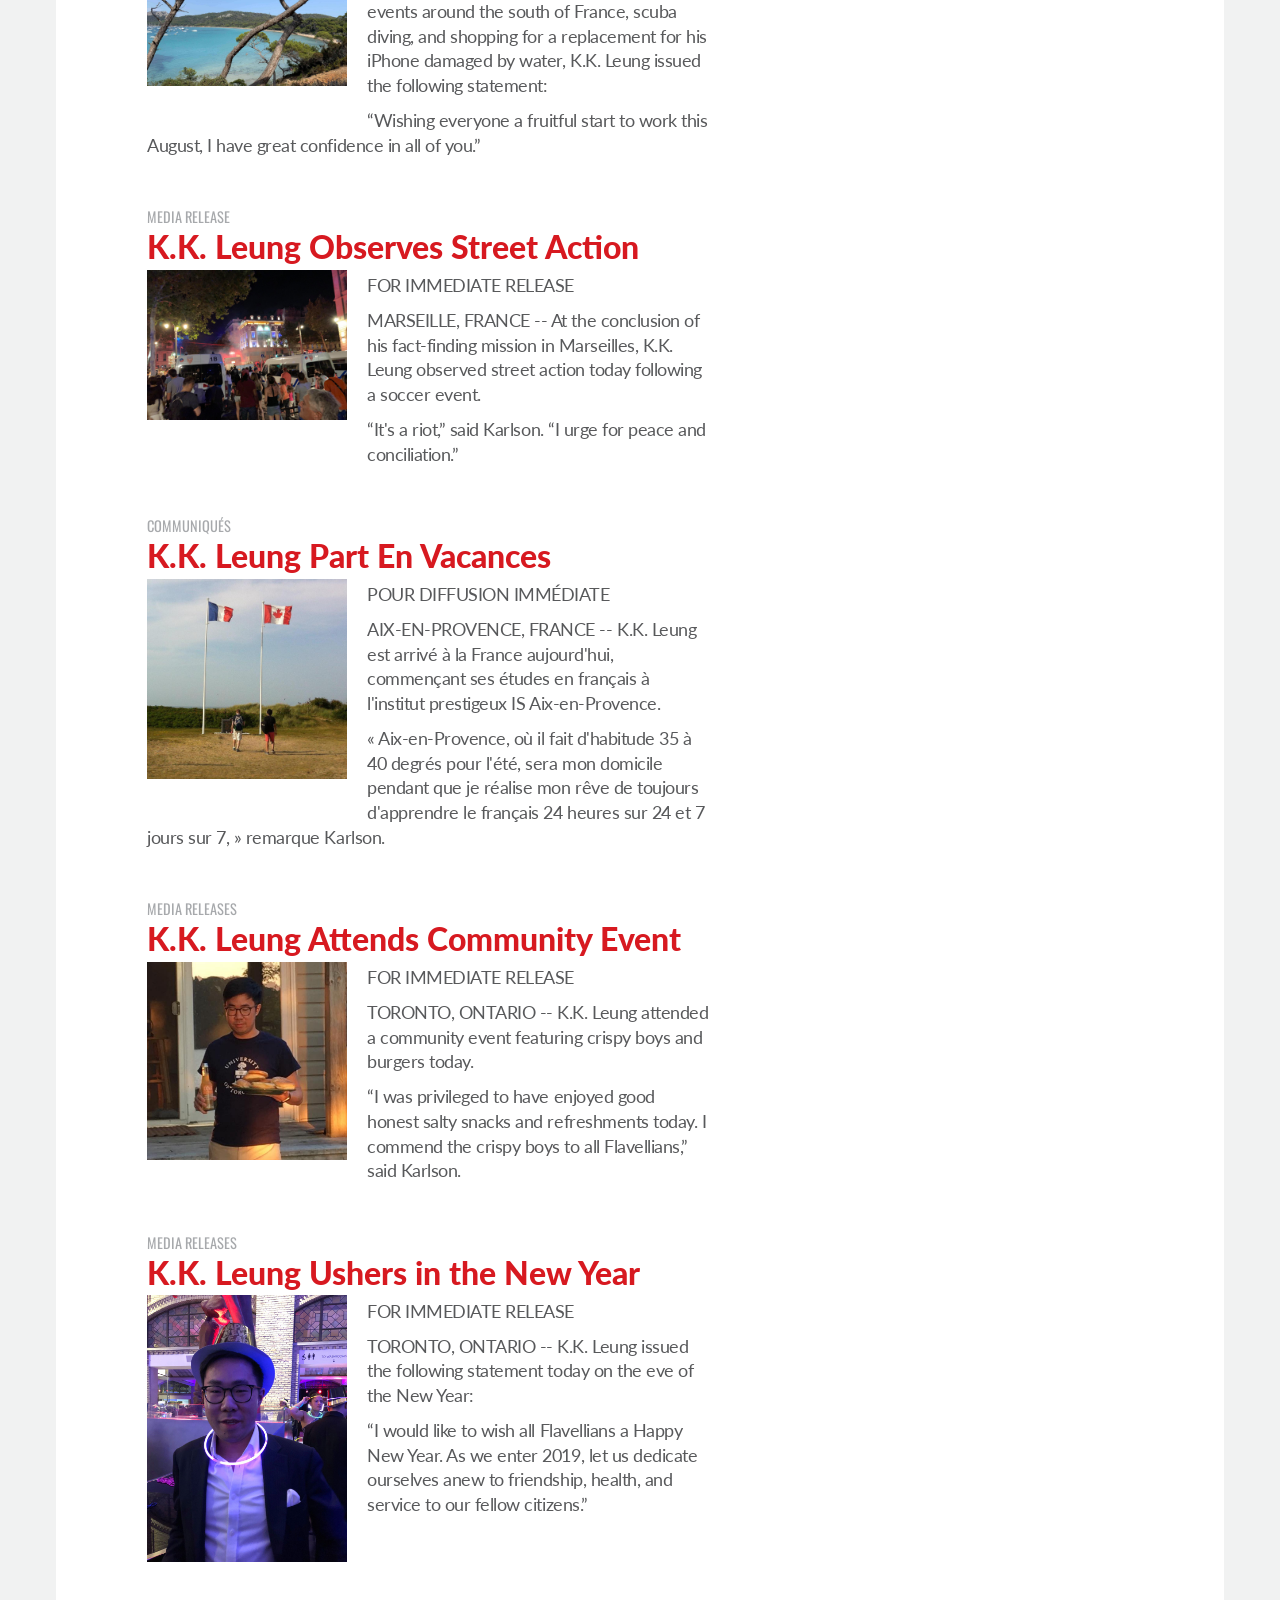
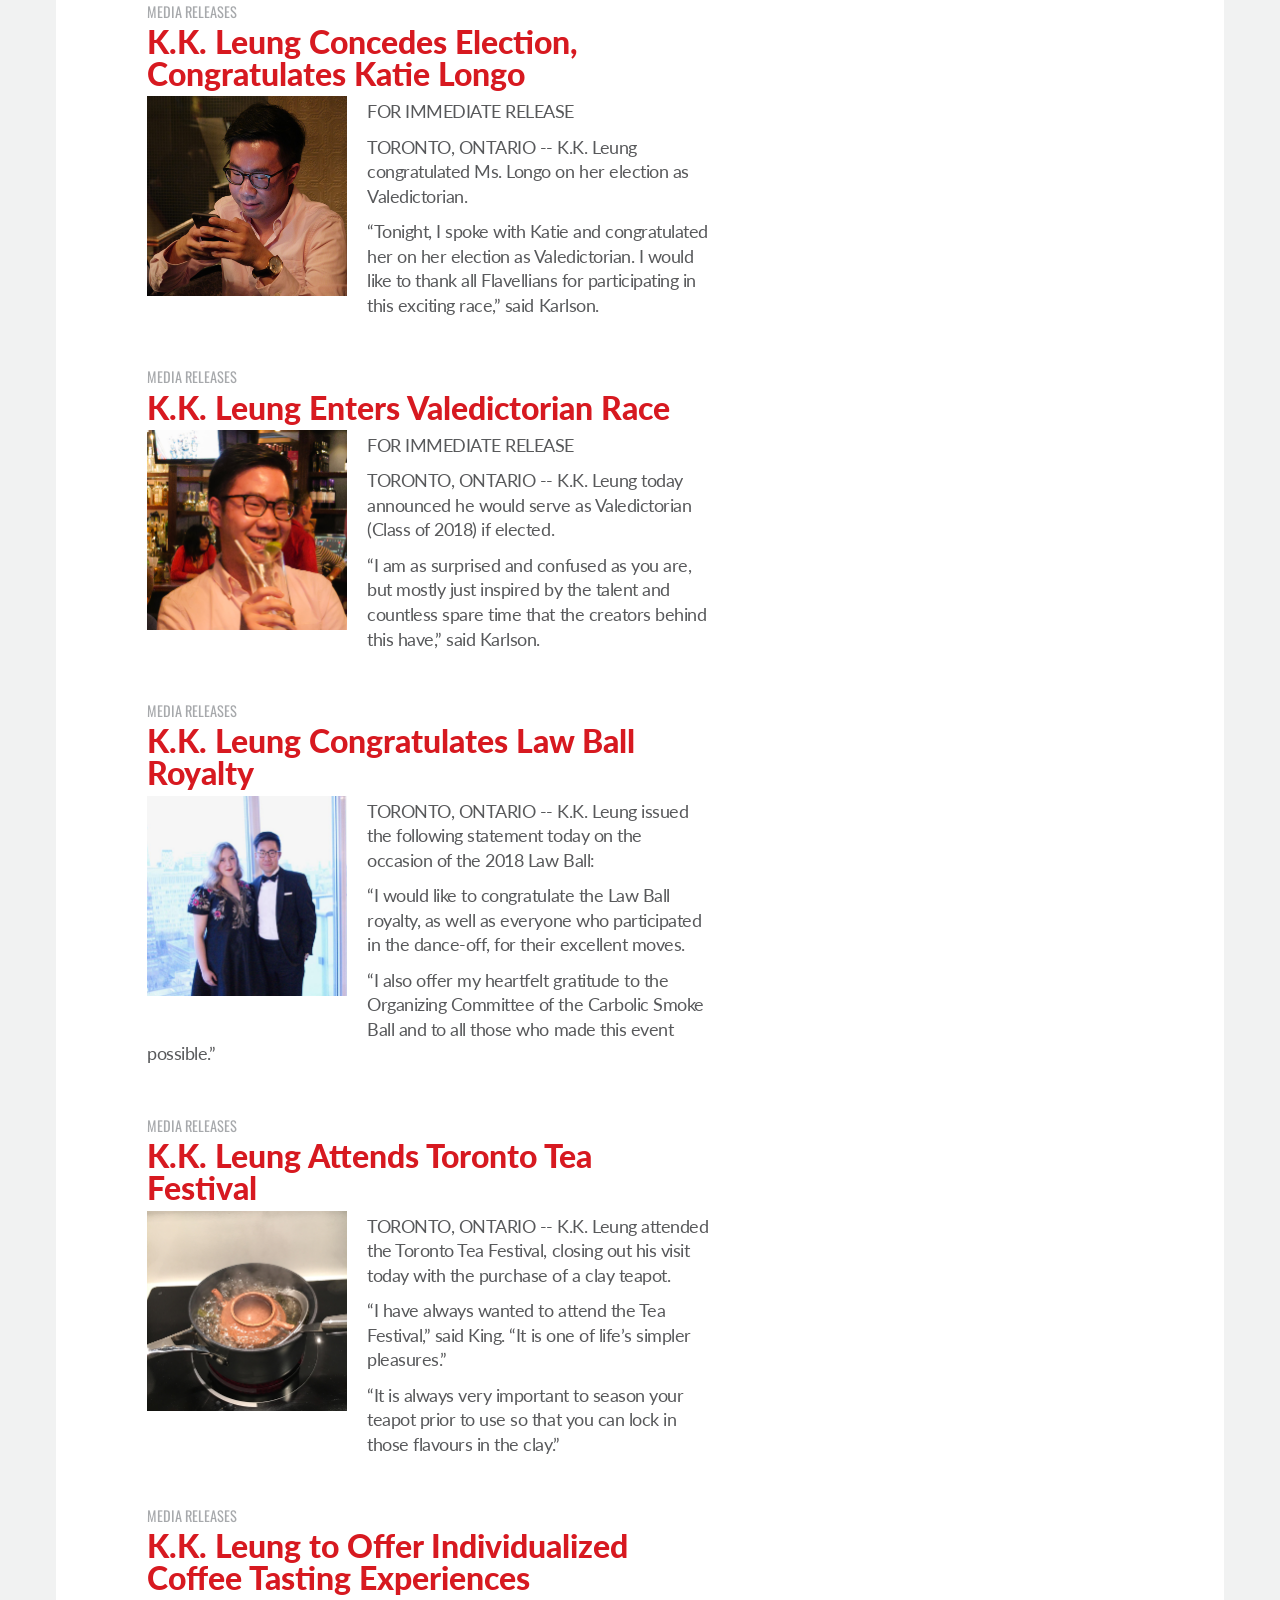
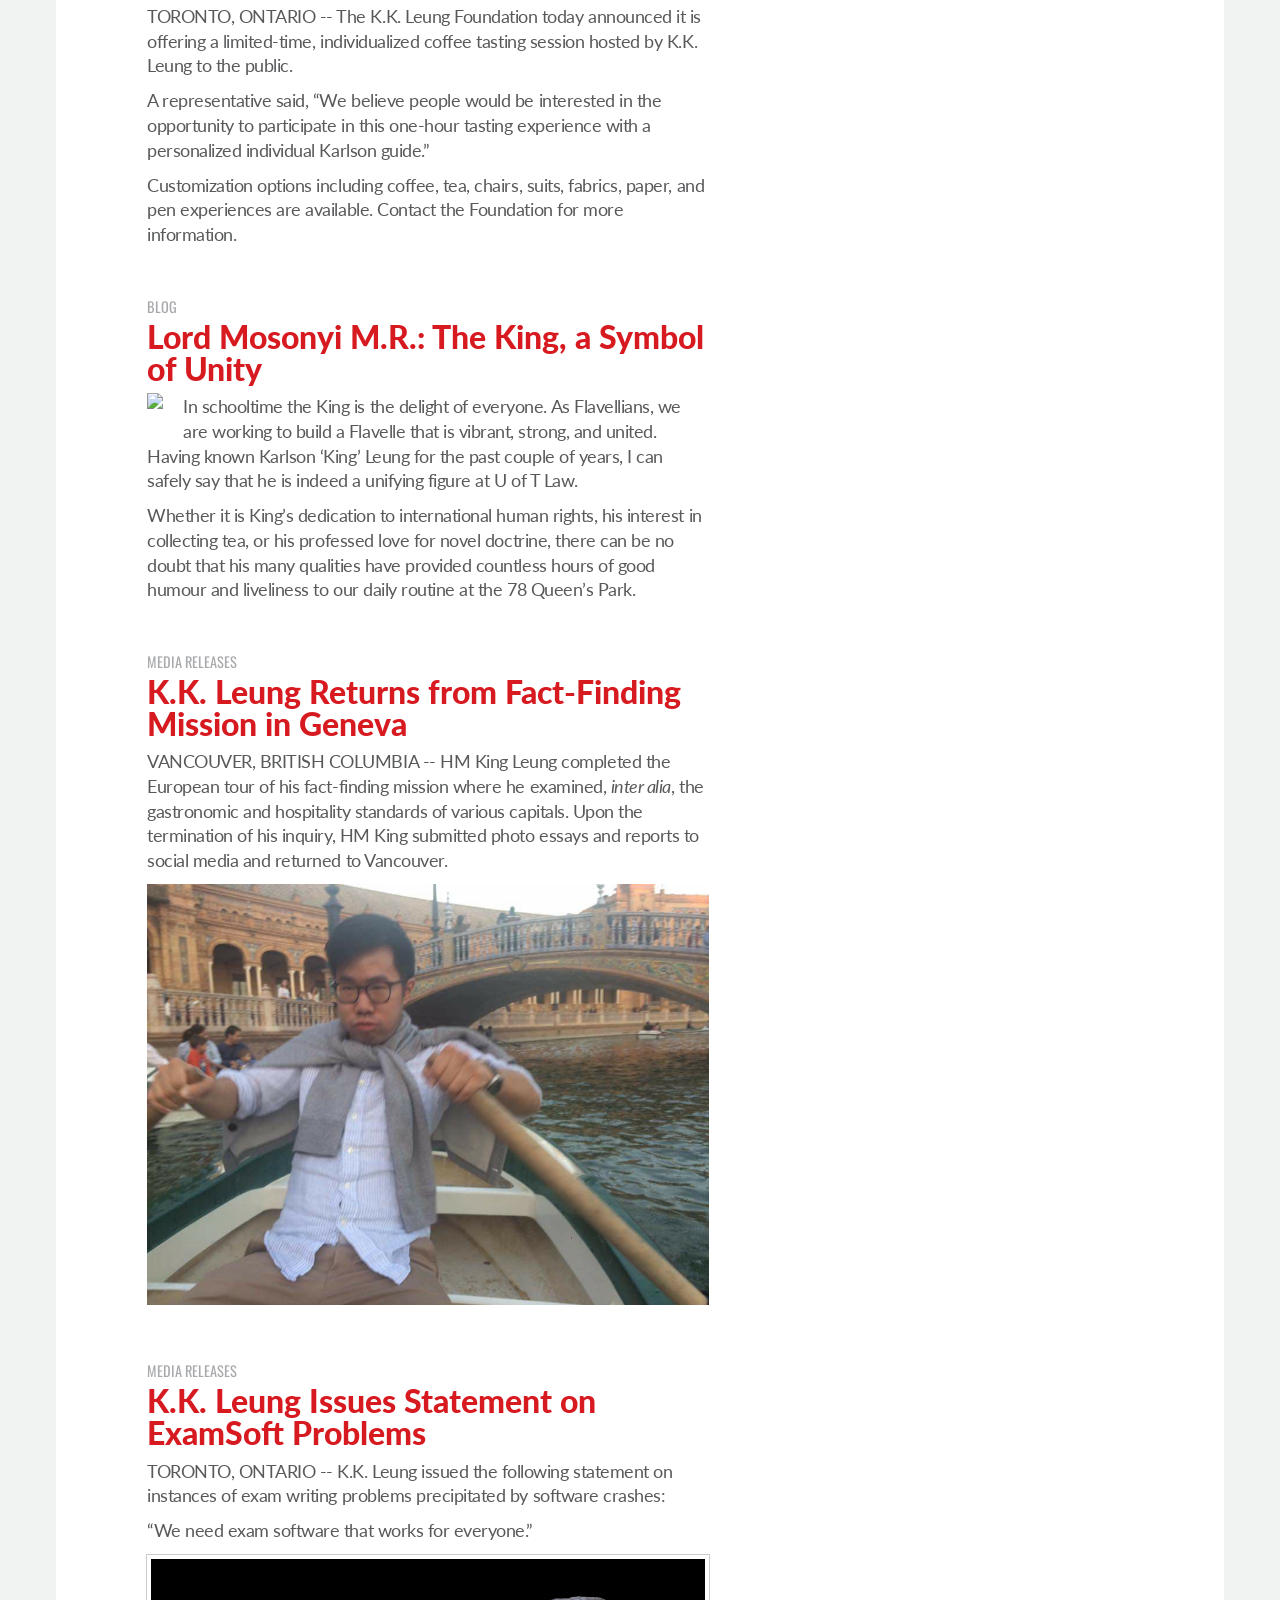
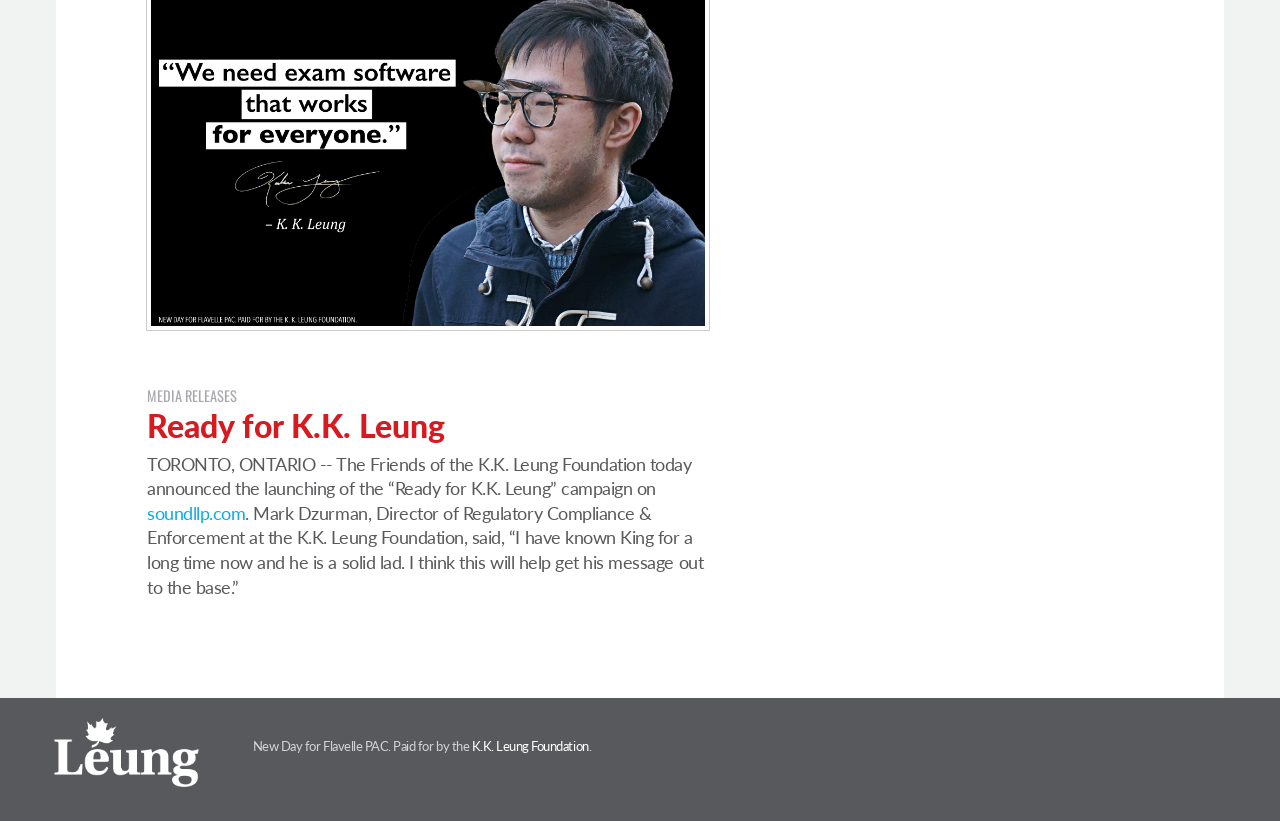
==== commit be98facf: "Update index.htm" ====
--- a/index.htm
+++ b/index.htm
@@ -183,7 +183,7 @@
                                         TORONTO, ONTARIO -- After officiating a marriage ceremony, K.K. Leung issued the following statement:
                                     </p>
                                     <p>
-                                        &ldquo;It has been an honour to officiate this ceremony, and I would like to extend my warm congratulations to the happy couple.
+                                        &ldquo;It has been an honour to take part in this ceremony, and I would like to extend my warm congratulations to the happy couple.
                                     </p>
                                     <p>
                                         &ldquo;My best wishes go to Chantal and Vincent as they embark on their future life together.&rdquo;
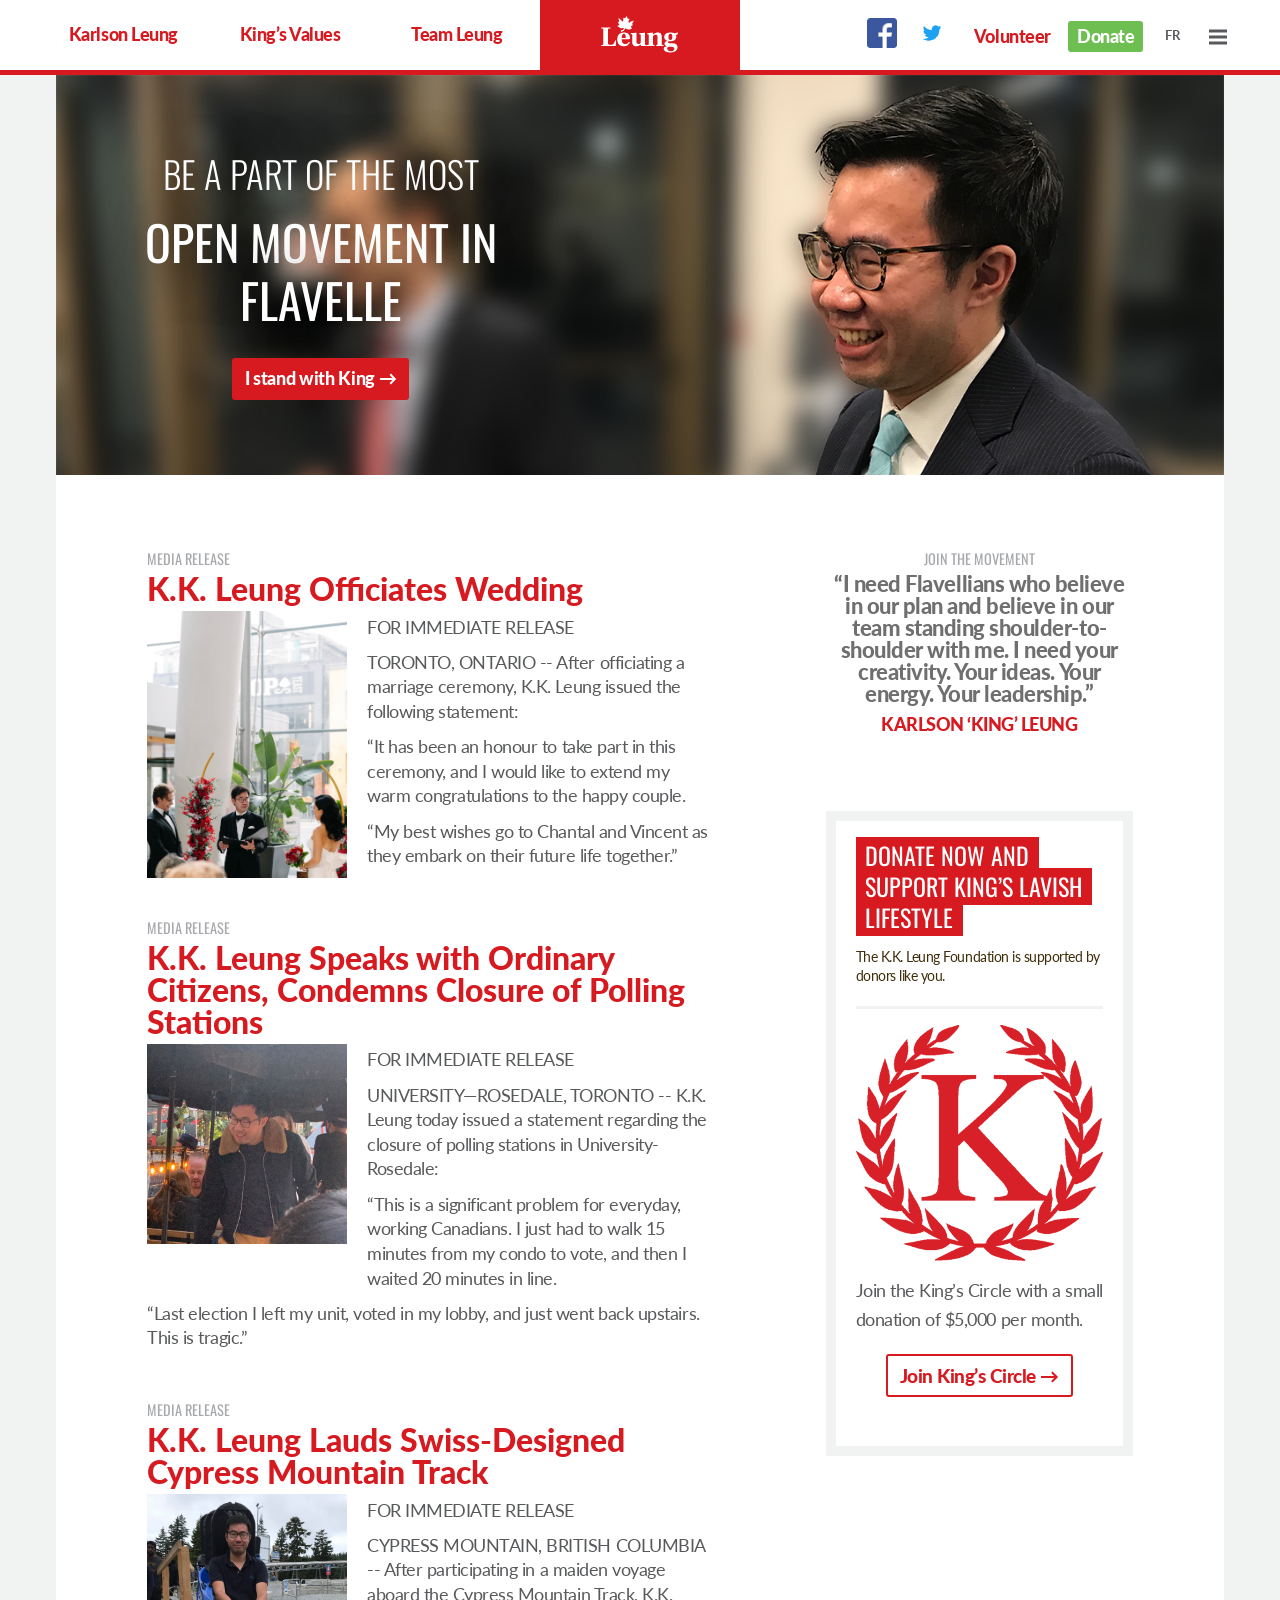
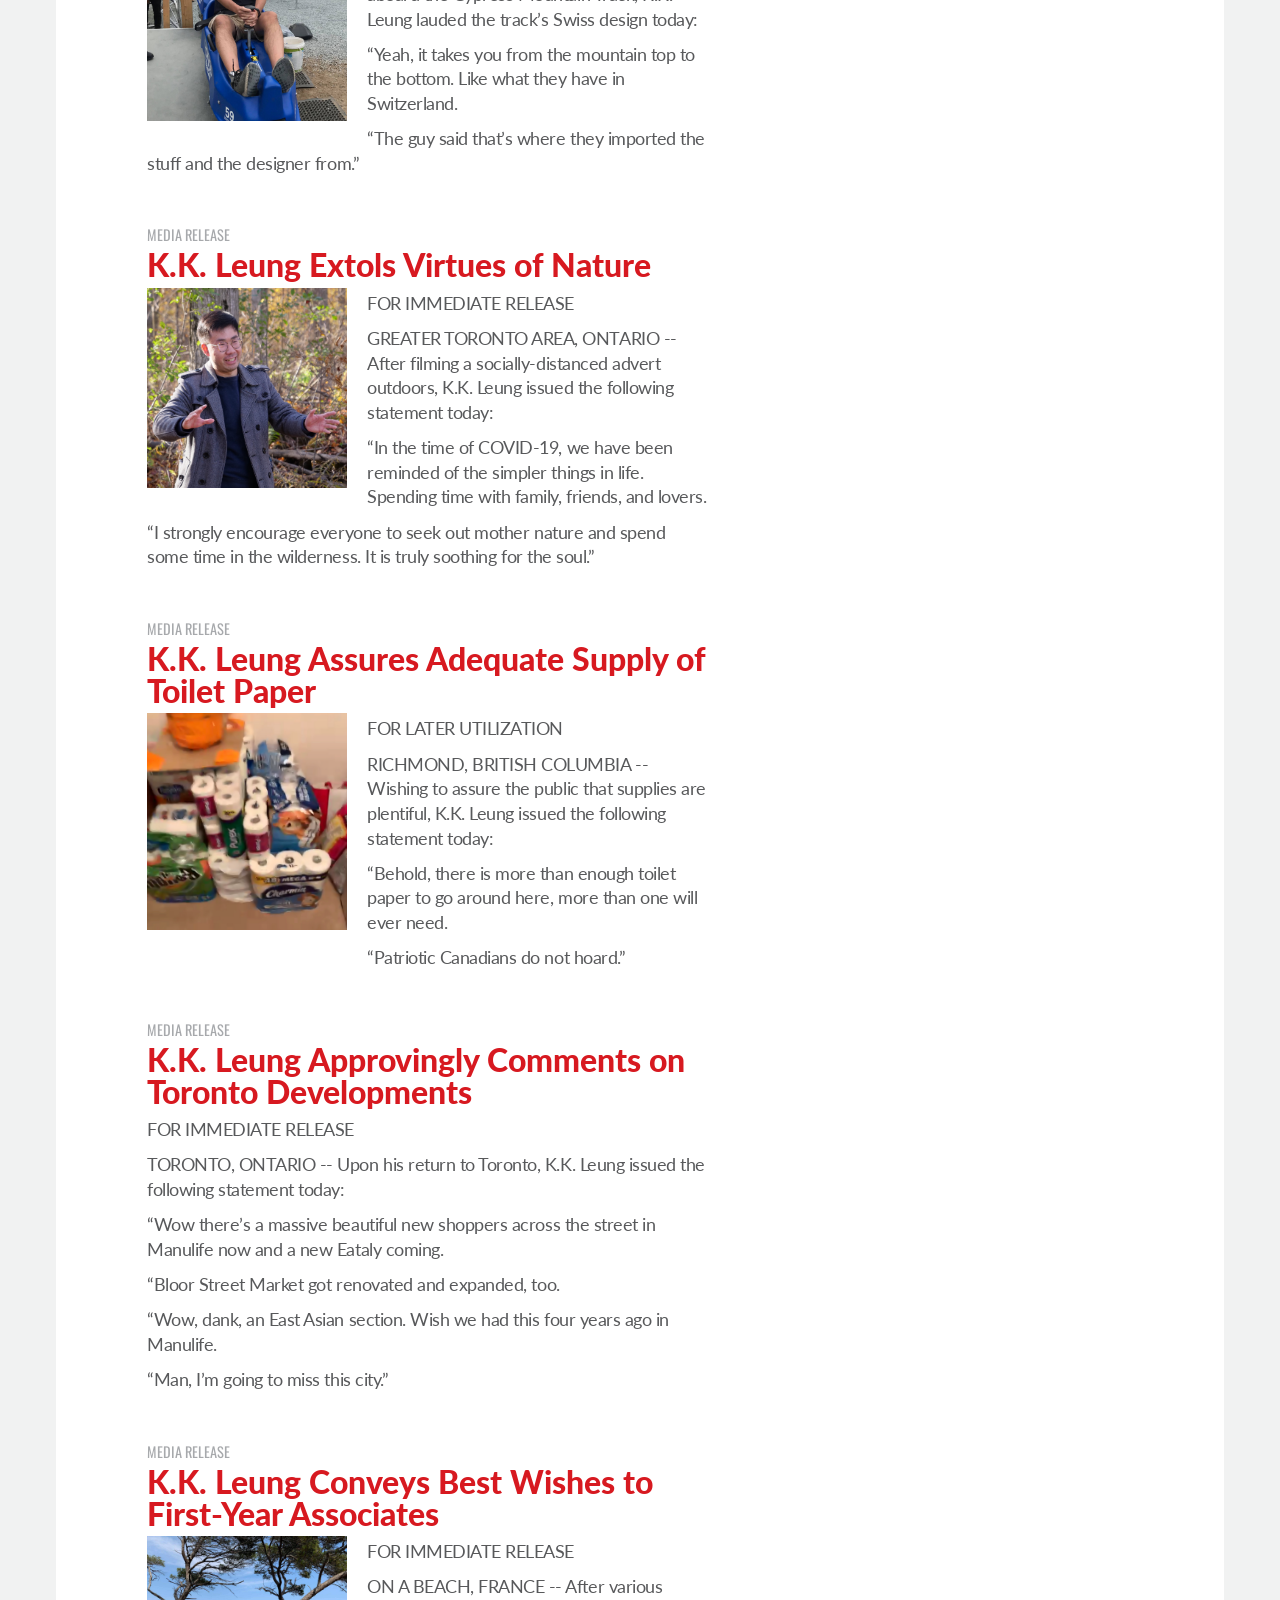
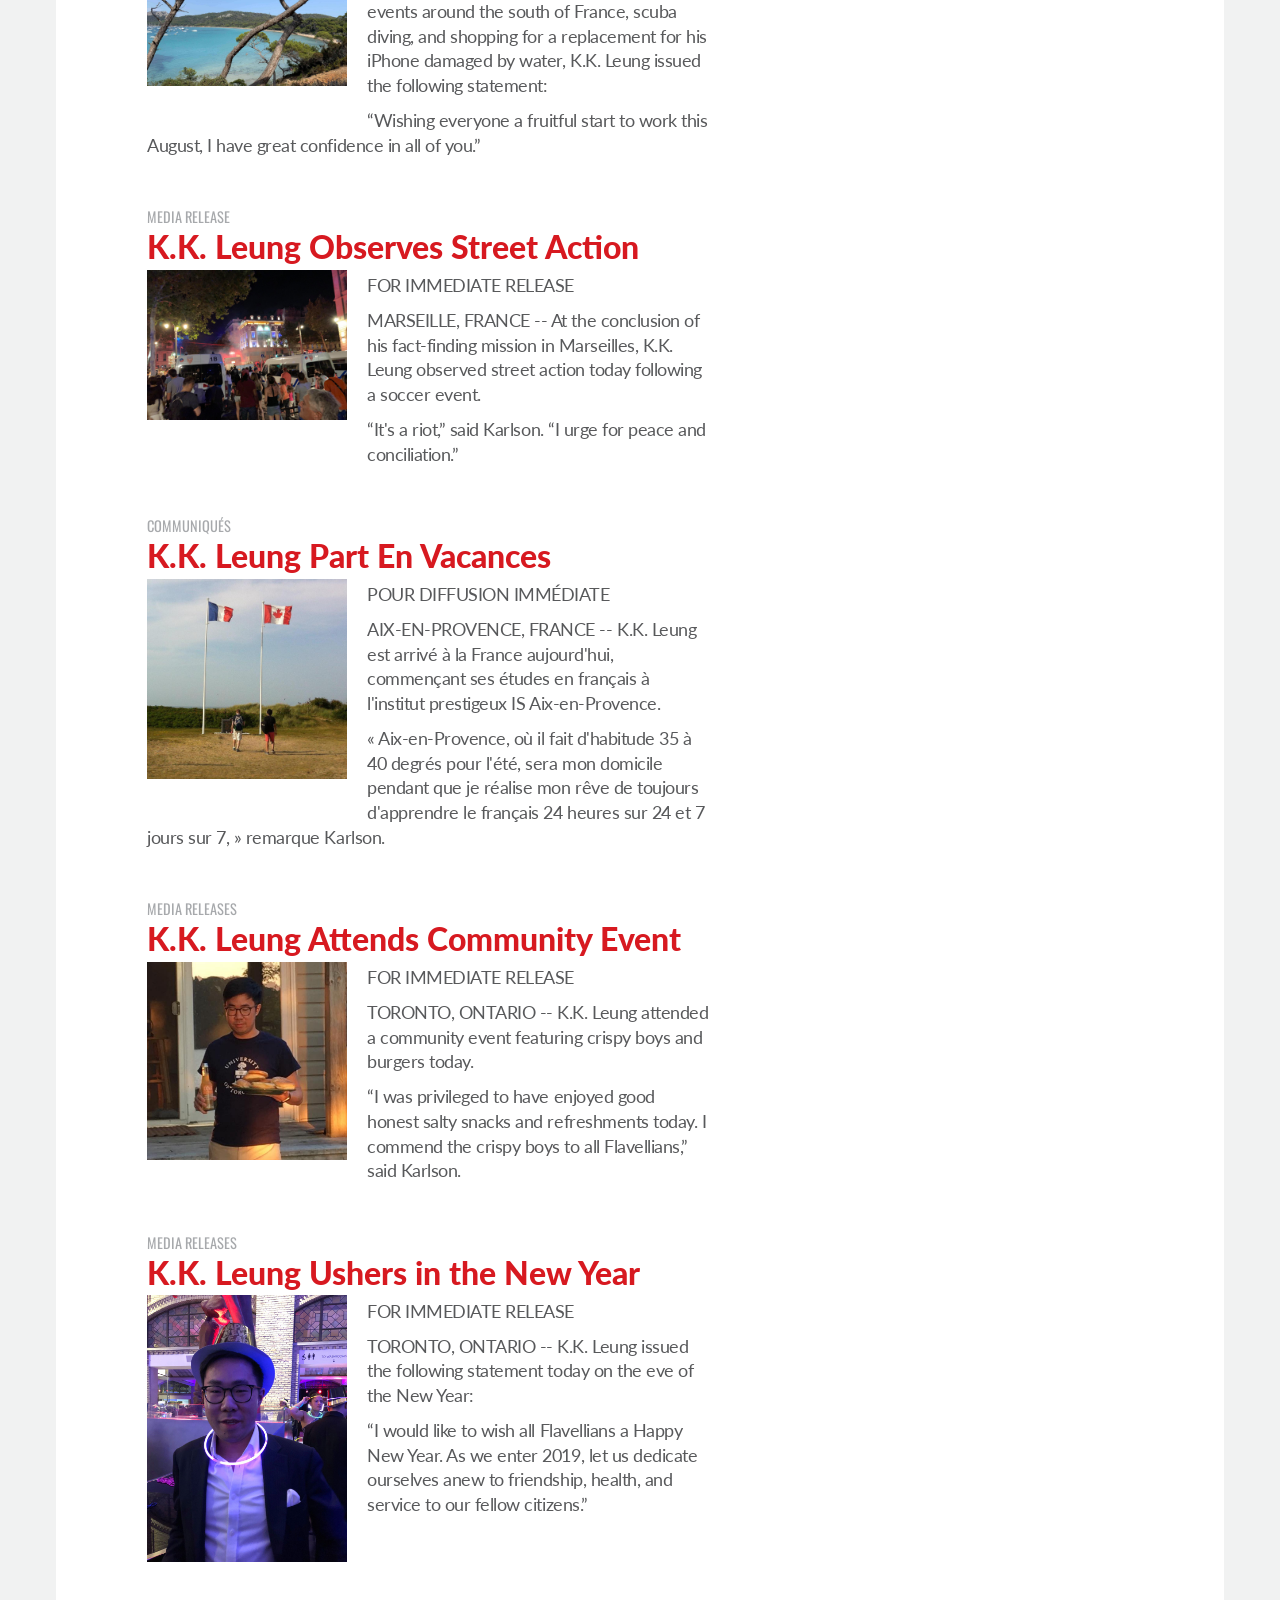
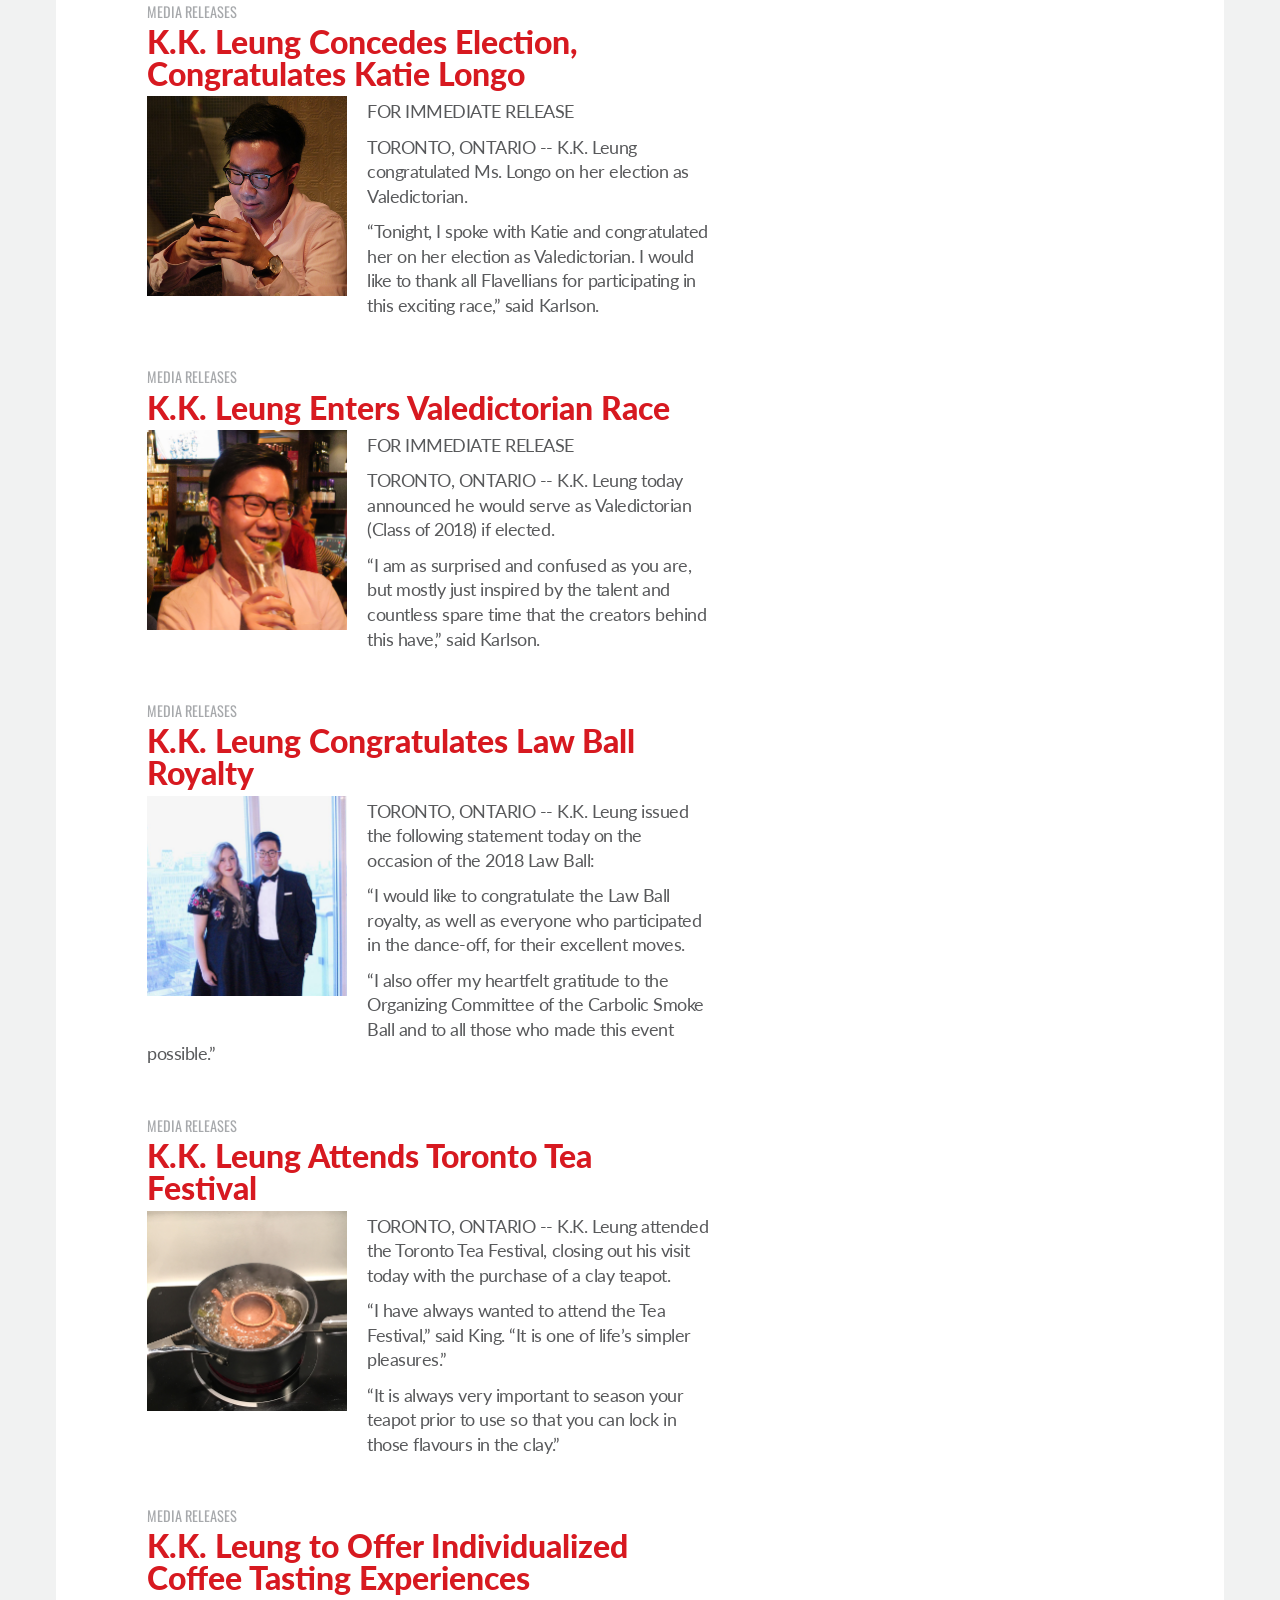
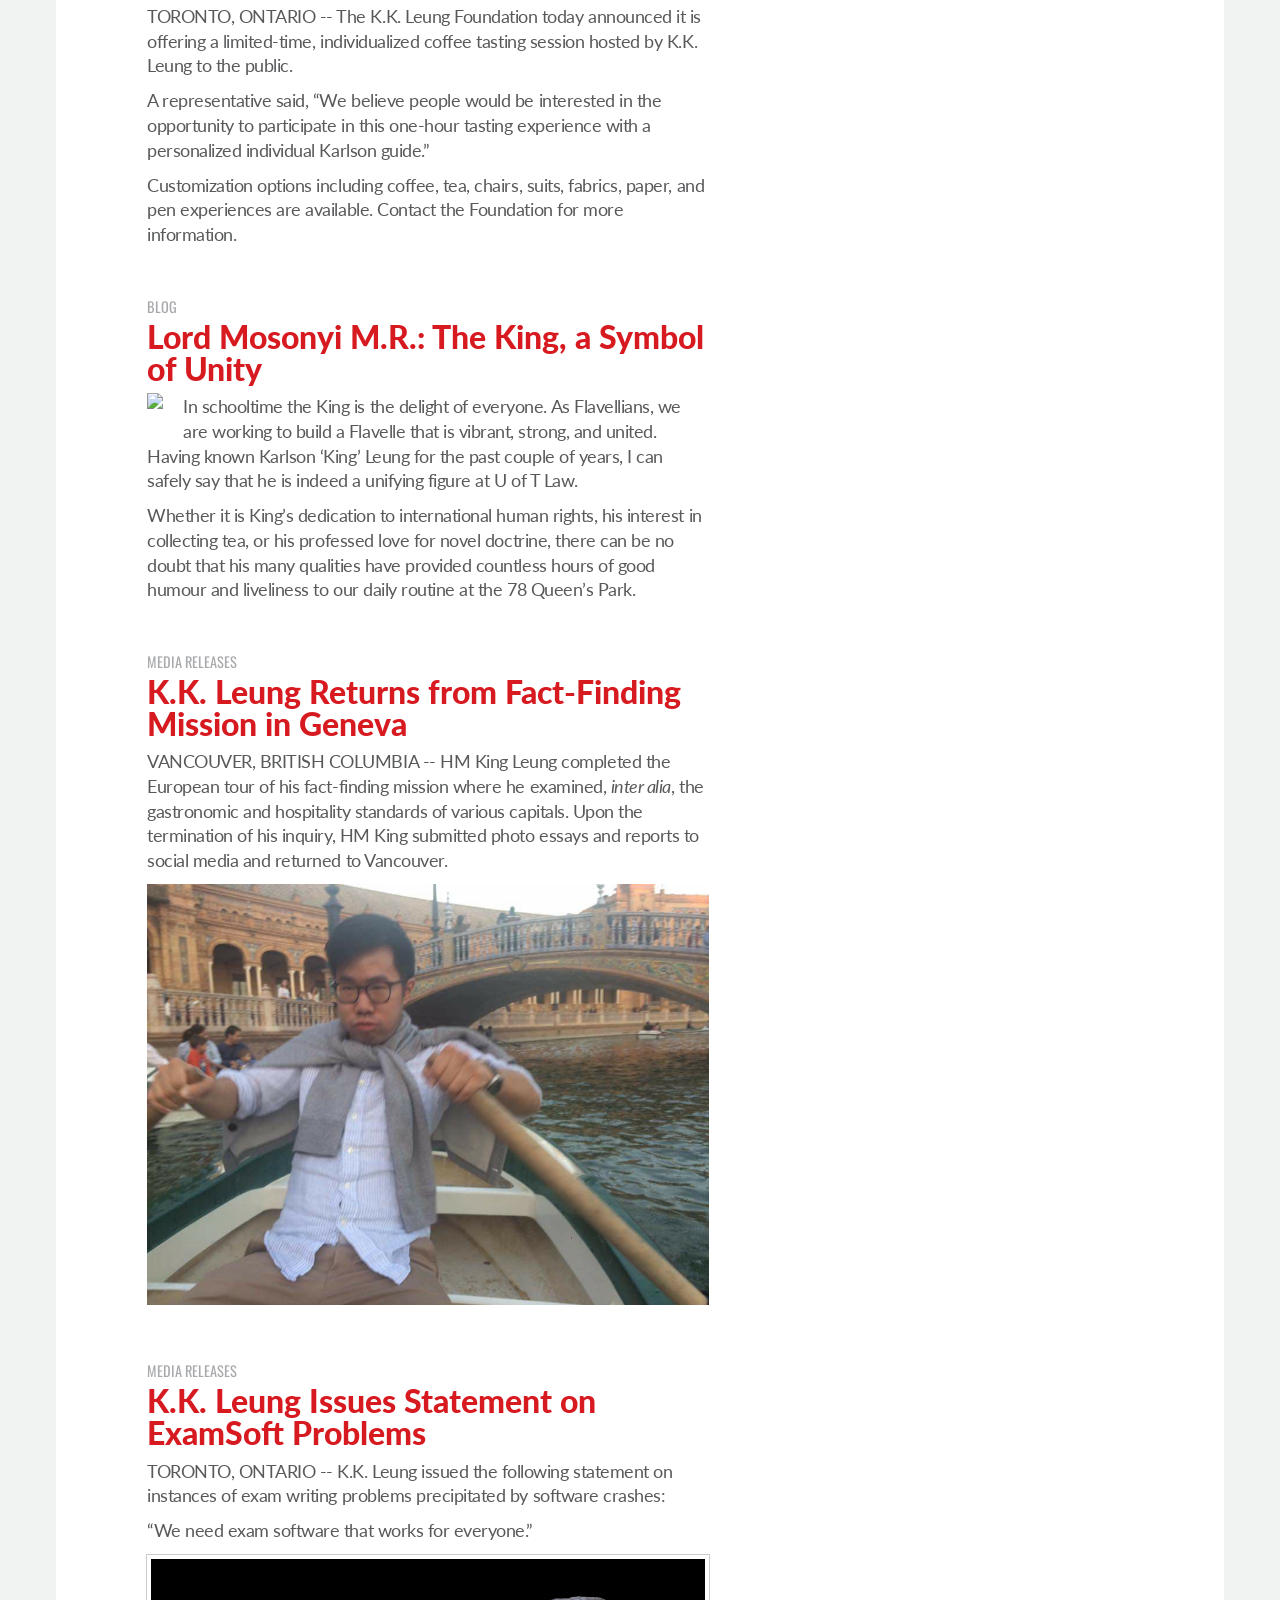
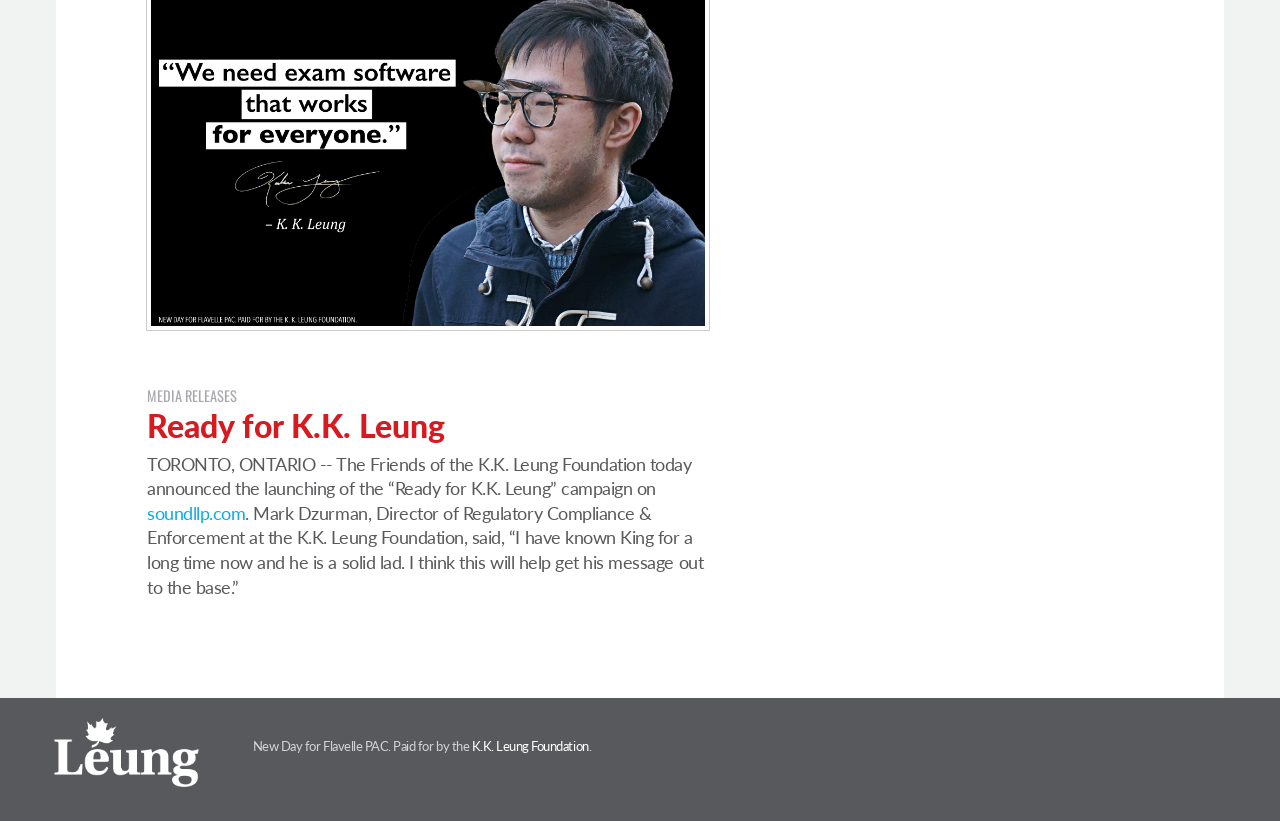
==== commit 0f7e3a84: "Update index.htm" ====
--- a/index.htm
+++ b/index.htm
@@ -119,7 +119,7 @@
             <div class="columns large-12">
                 <div class="banner-image">
 					<!-- <video class="video" mute="true" muted="muted" loop="loop" autoplay="autoplay" playsinline="" data-desk-video="/images/kkl-year-montage.mp4" type="video/mp4" data-mobile-video="/images/kkl-year-montage.mp4" style="position: absolute; width: 100%; object-fit: cover; height: 400px; padding-right: 2em; object-position: 0 40%;"><source src="/images/kkl-year-montage.mp4"></video> -->
-		            <div id="banner-wrapper" style="margin: 0 auto">
+		            <div id="banner-wrapper">
                         <h1>Be a part of the most</h1>
                         <h1>Open Movement in Flavelle</h1>
                         <a href="/register/" class="content-button" id="stand-with-king" onclick="ga('send', 'event', 'Button', 'click', 'I stand with King');">I stand with King &rarr;</a>
